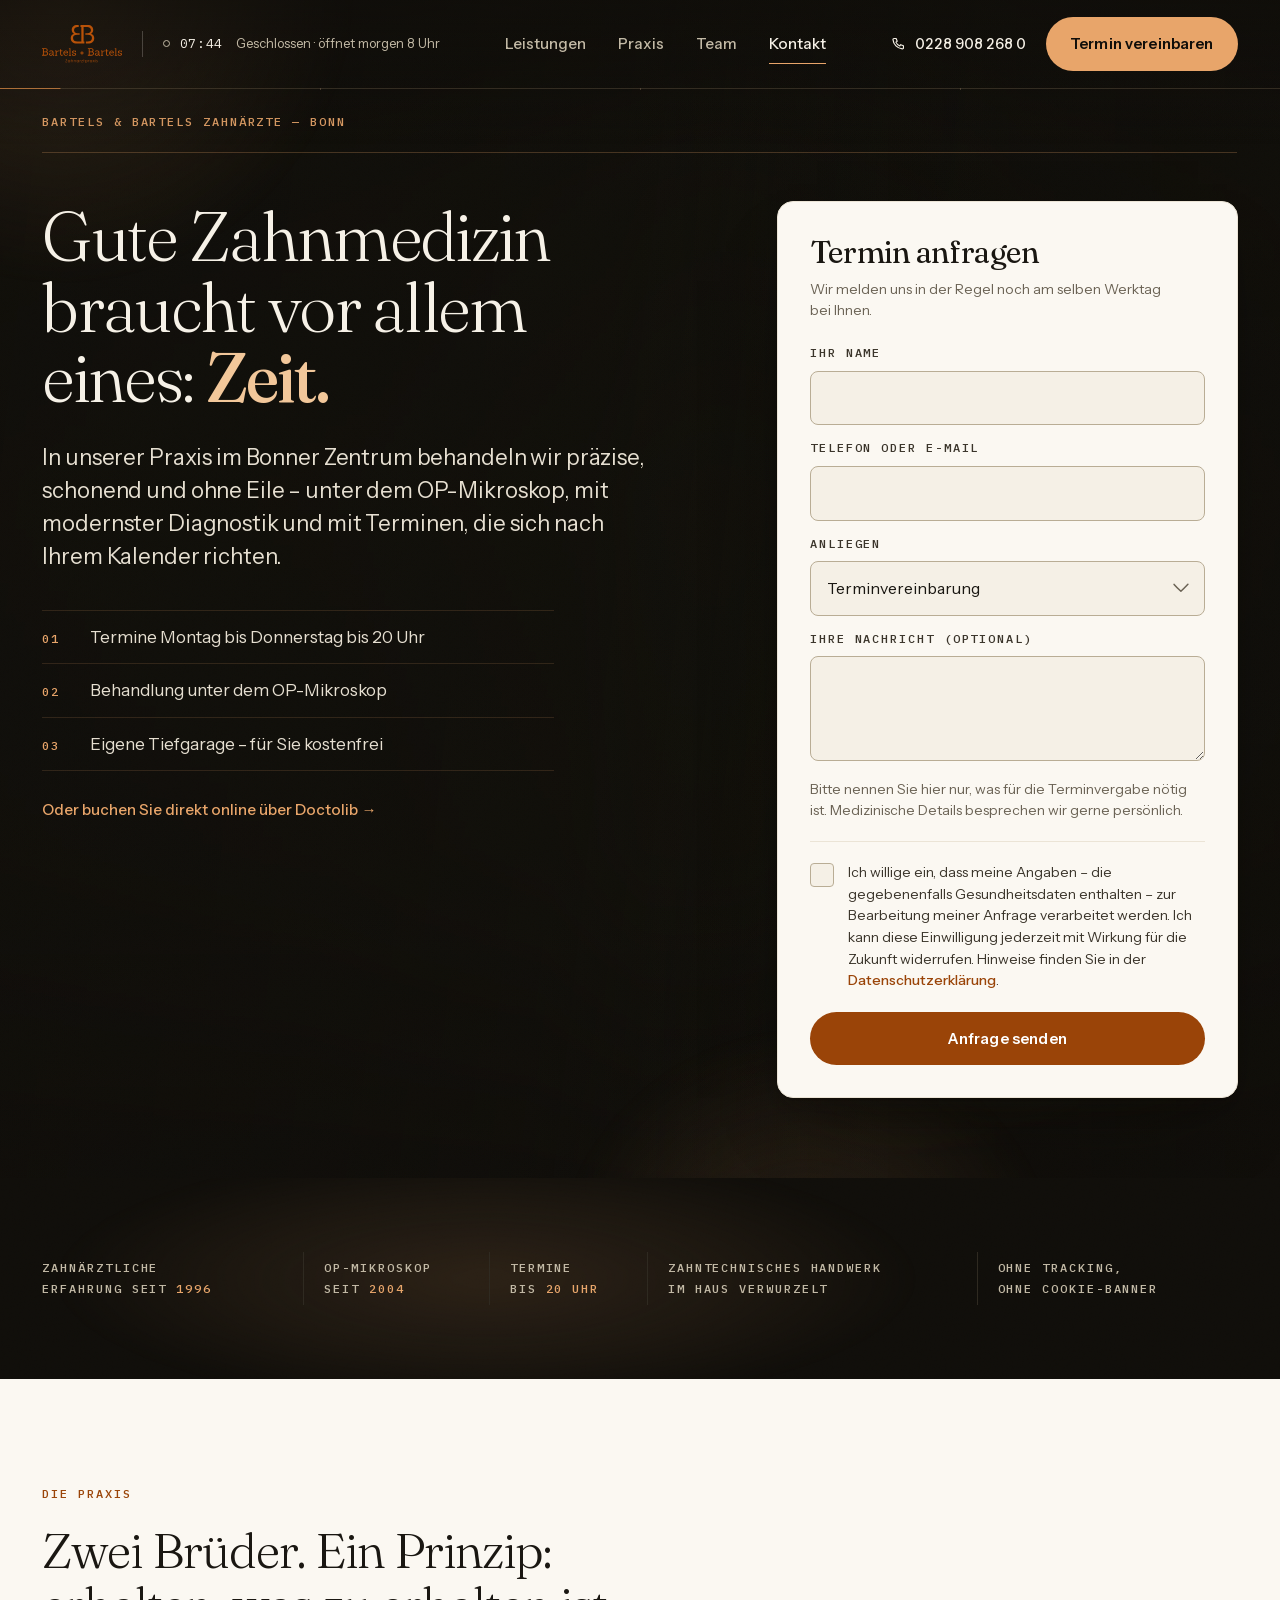
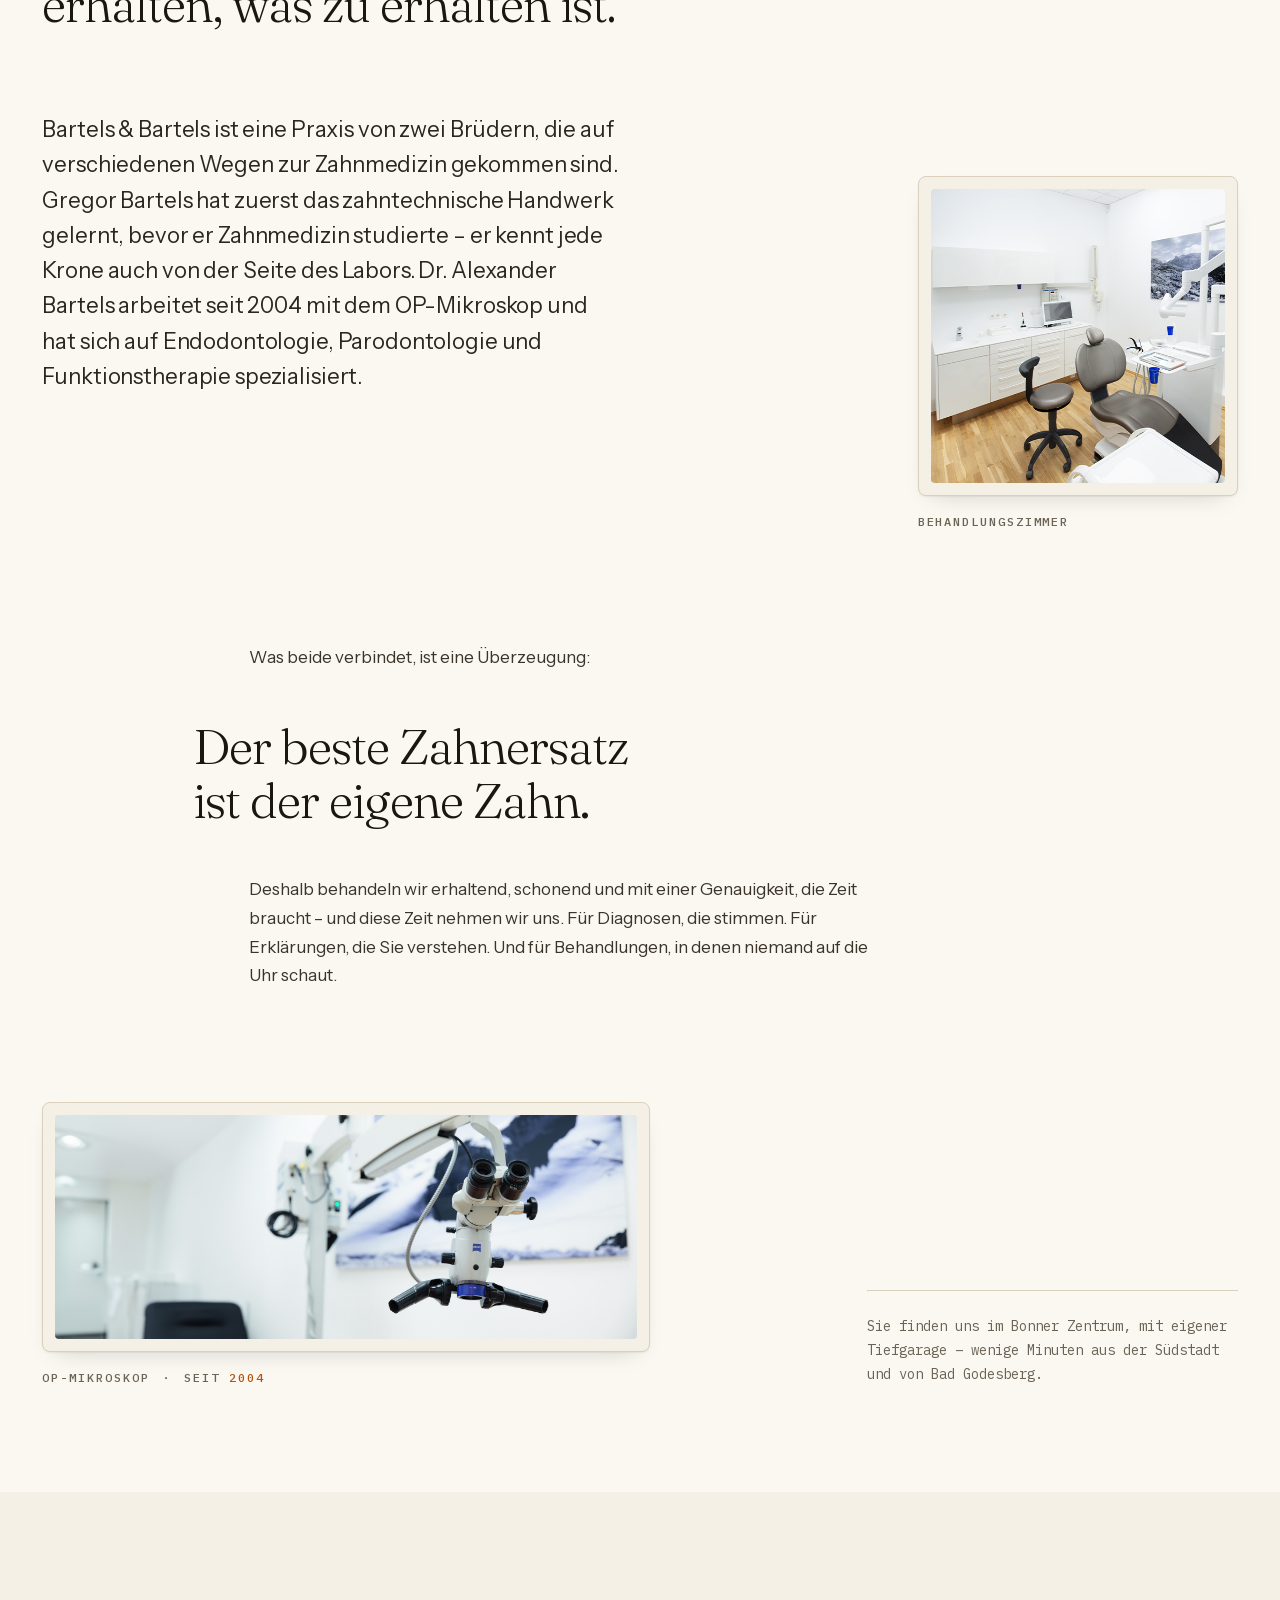
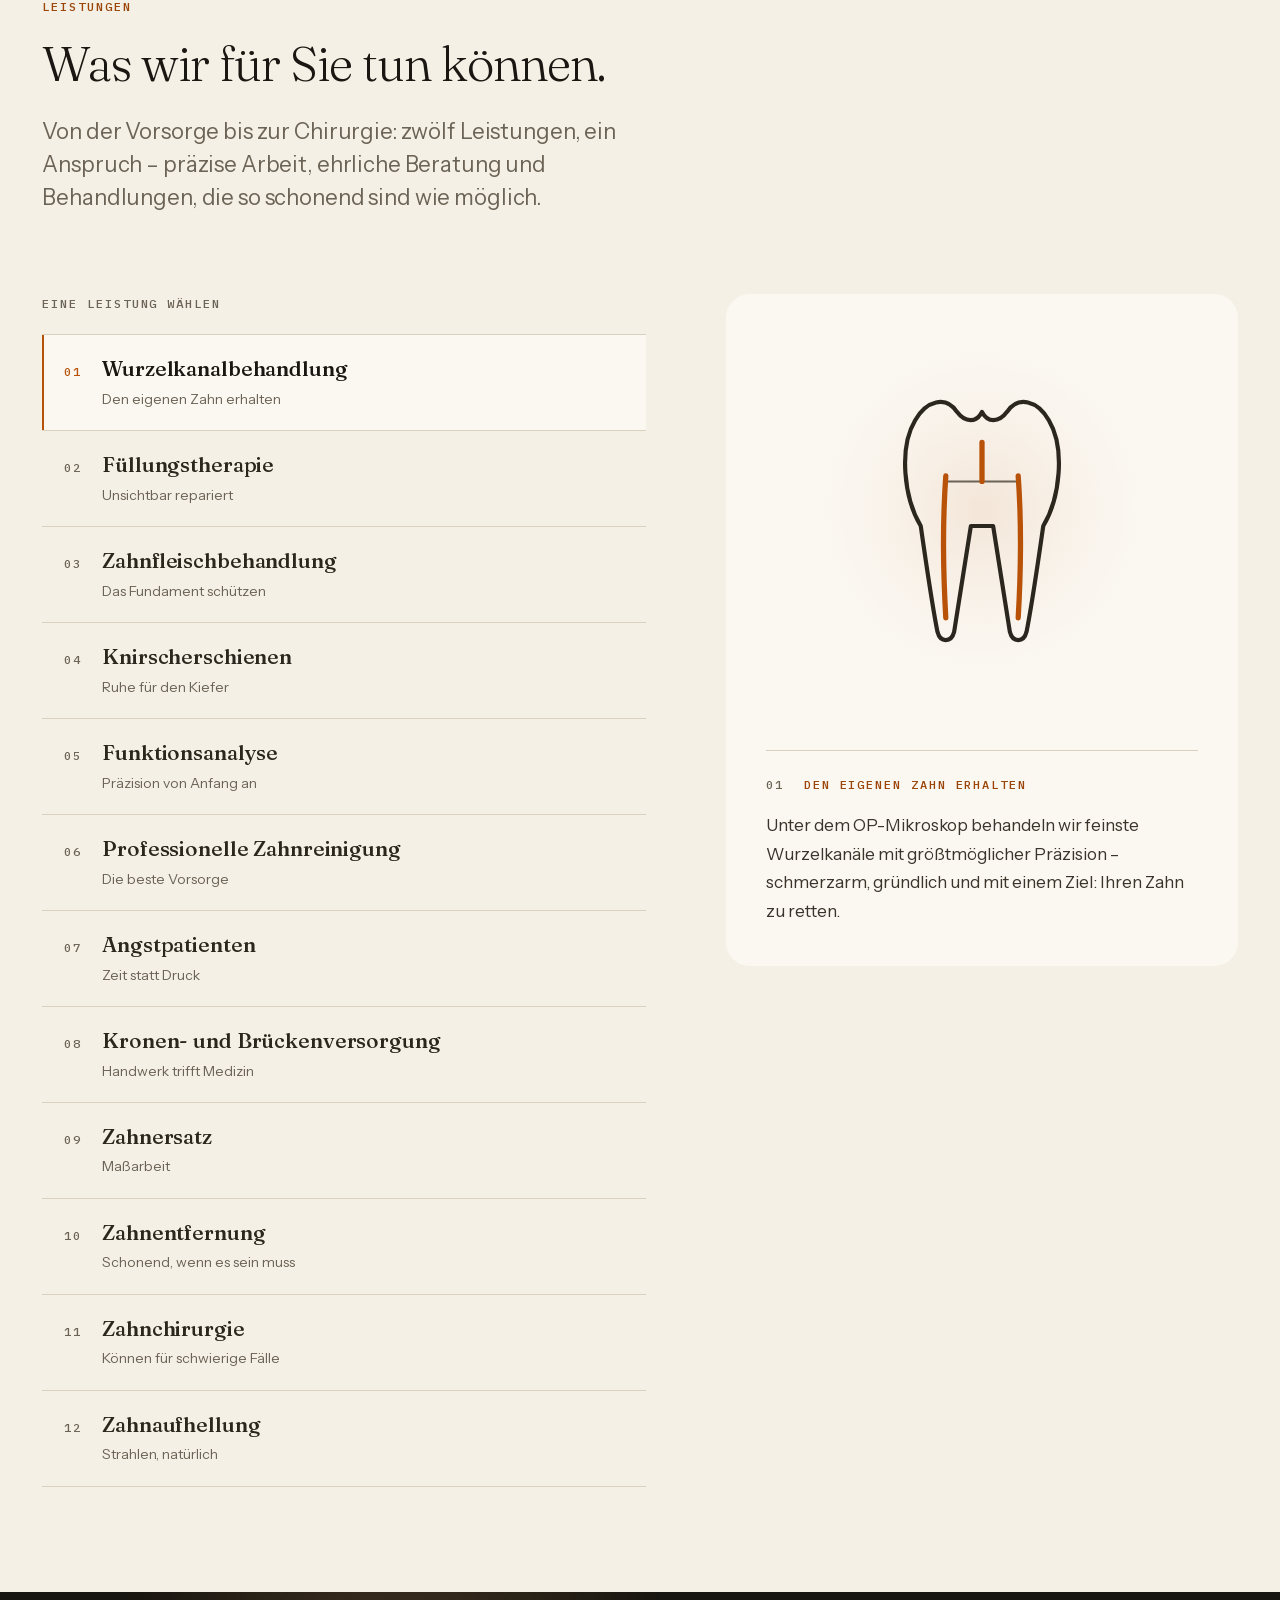
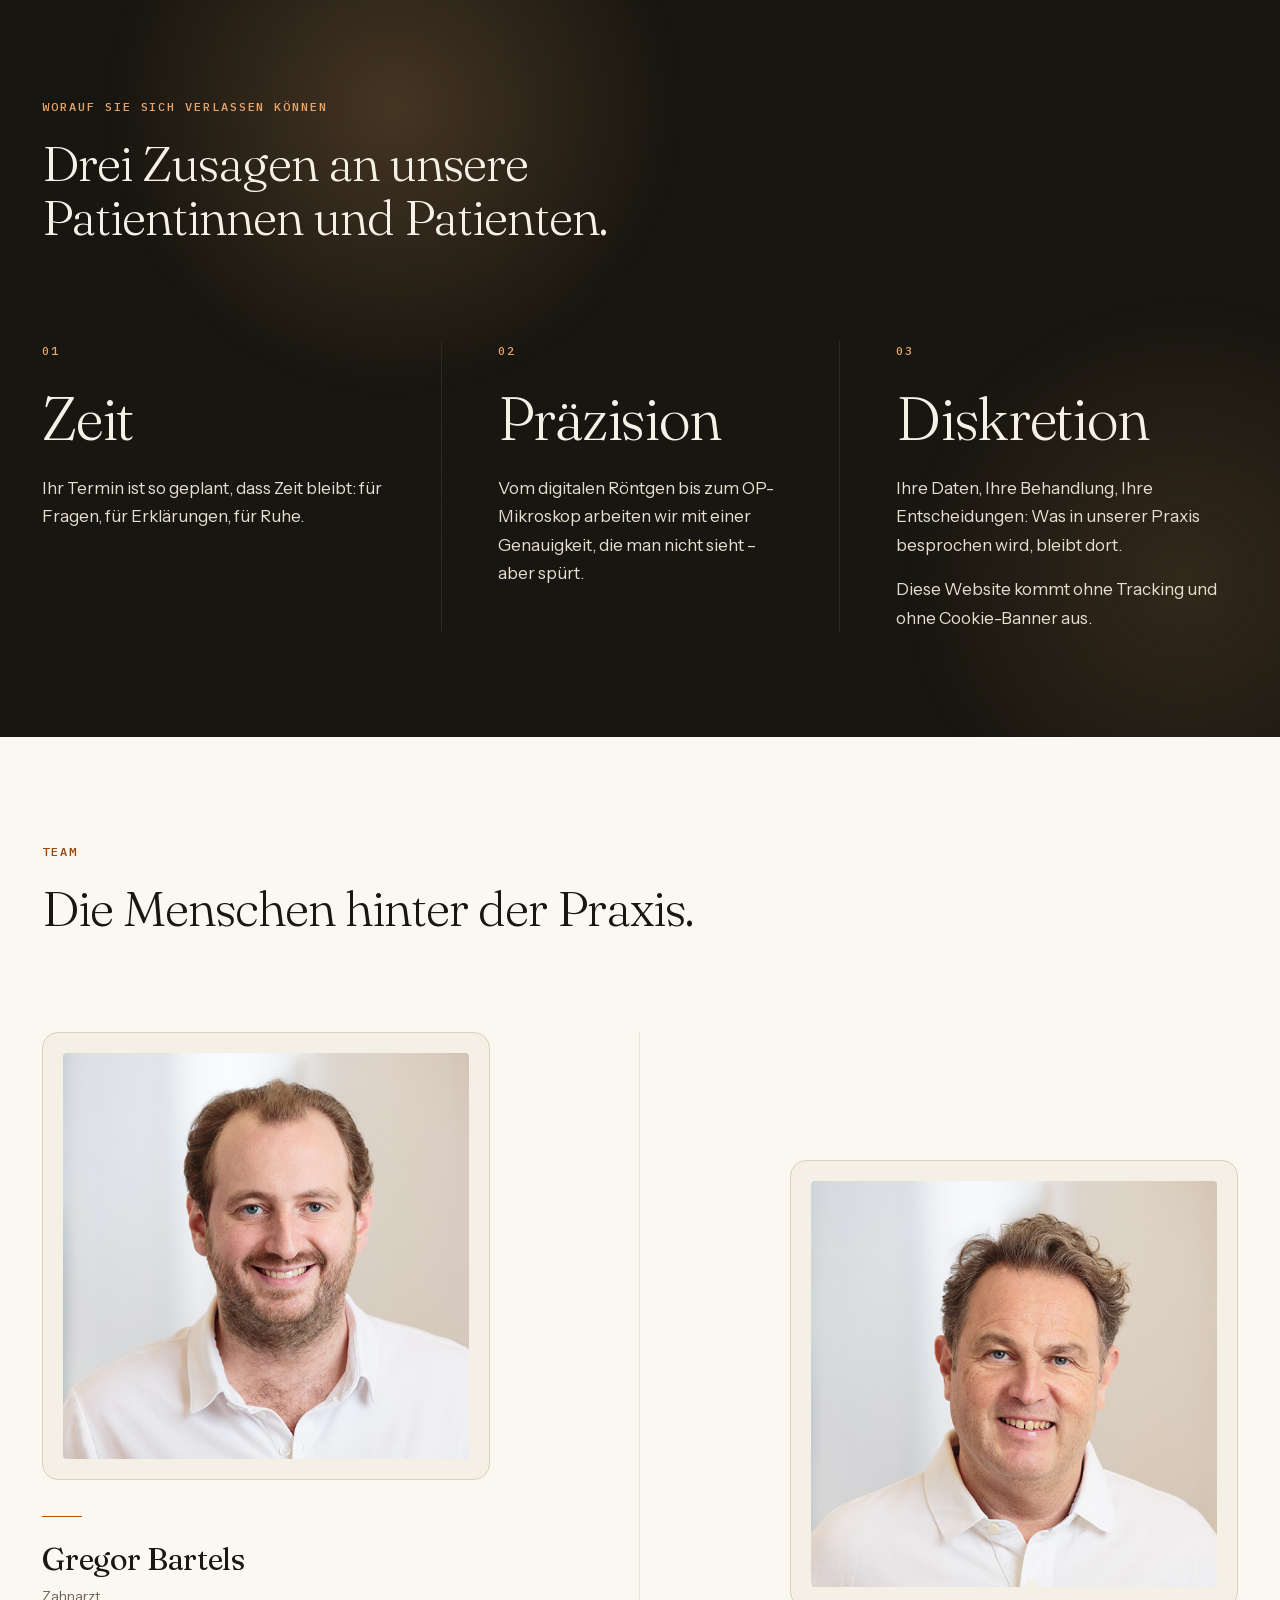
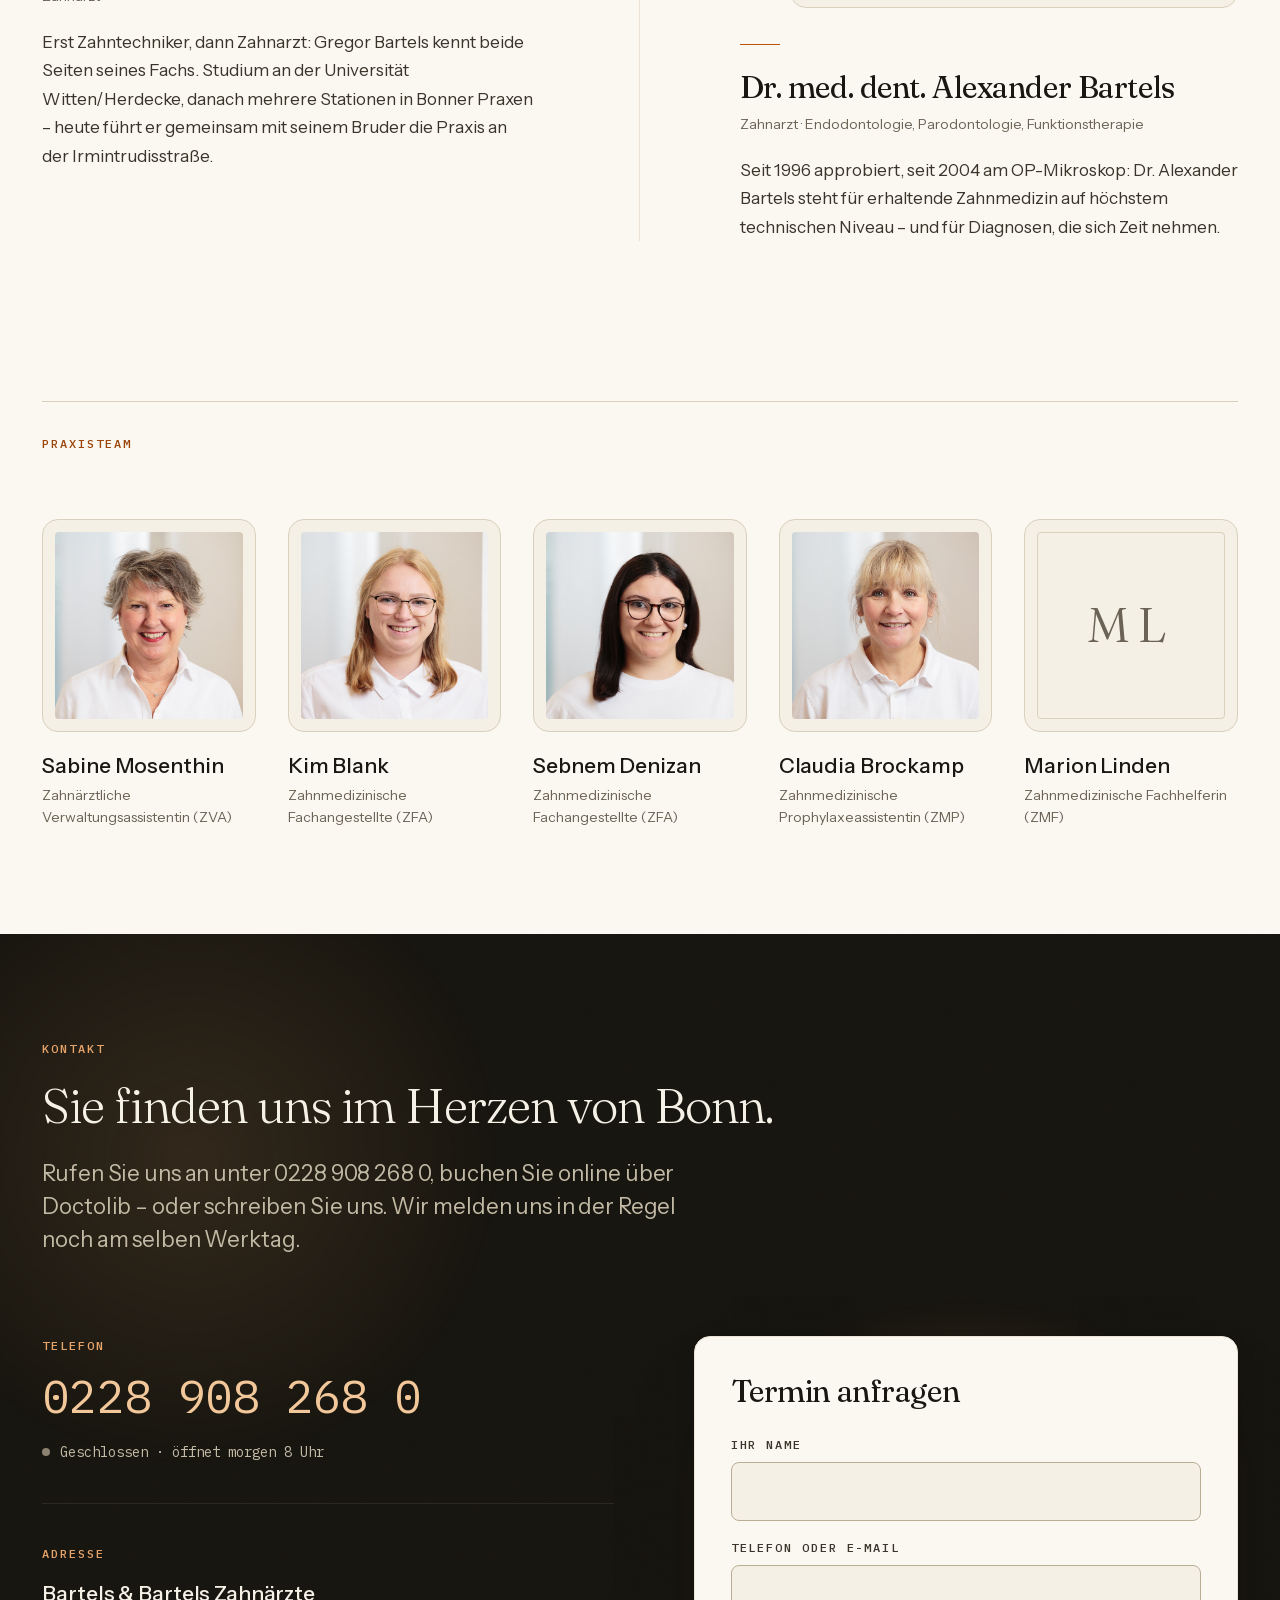
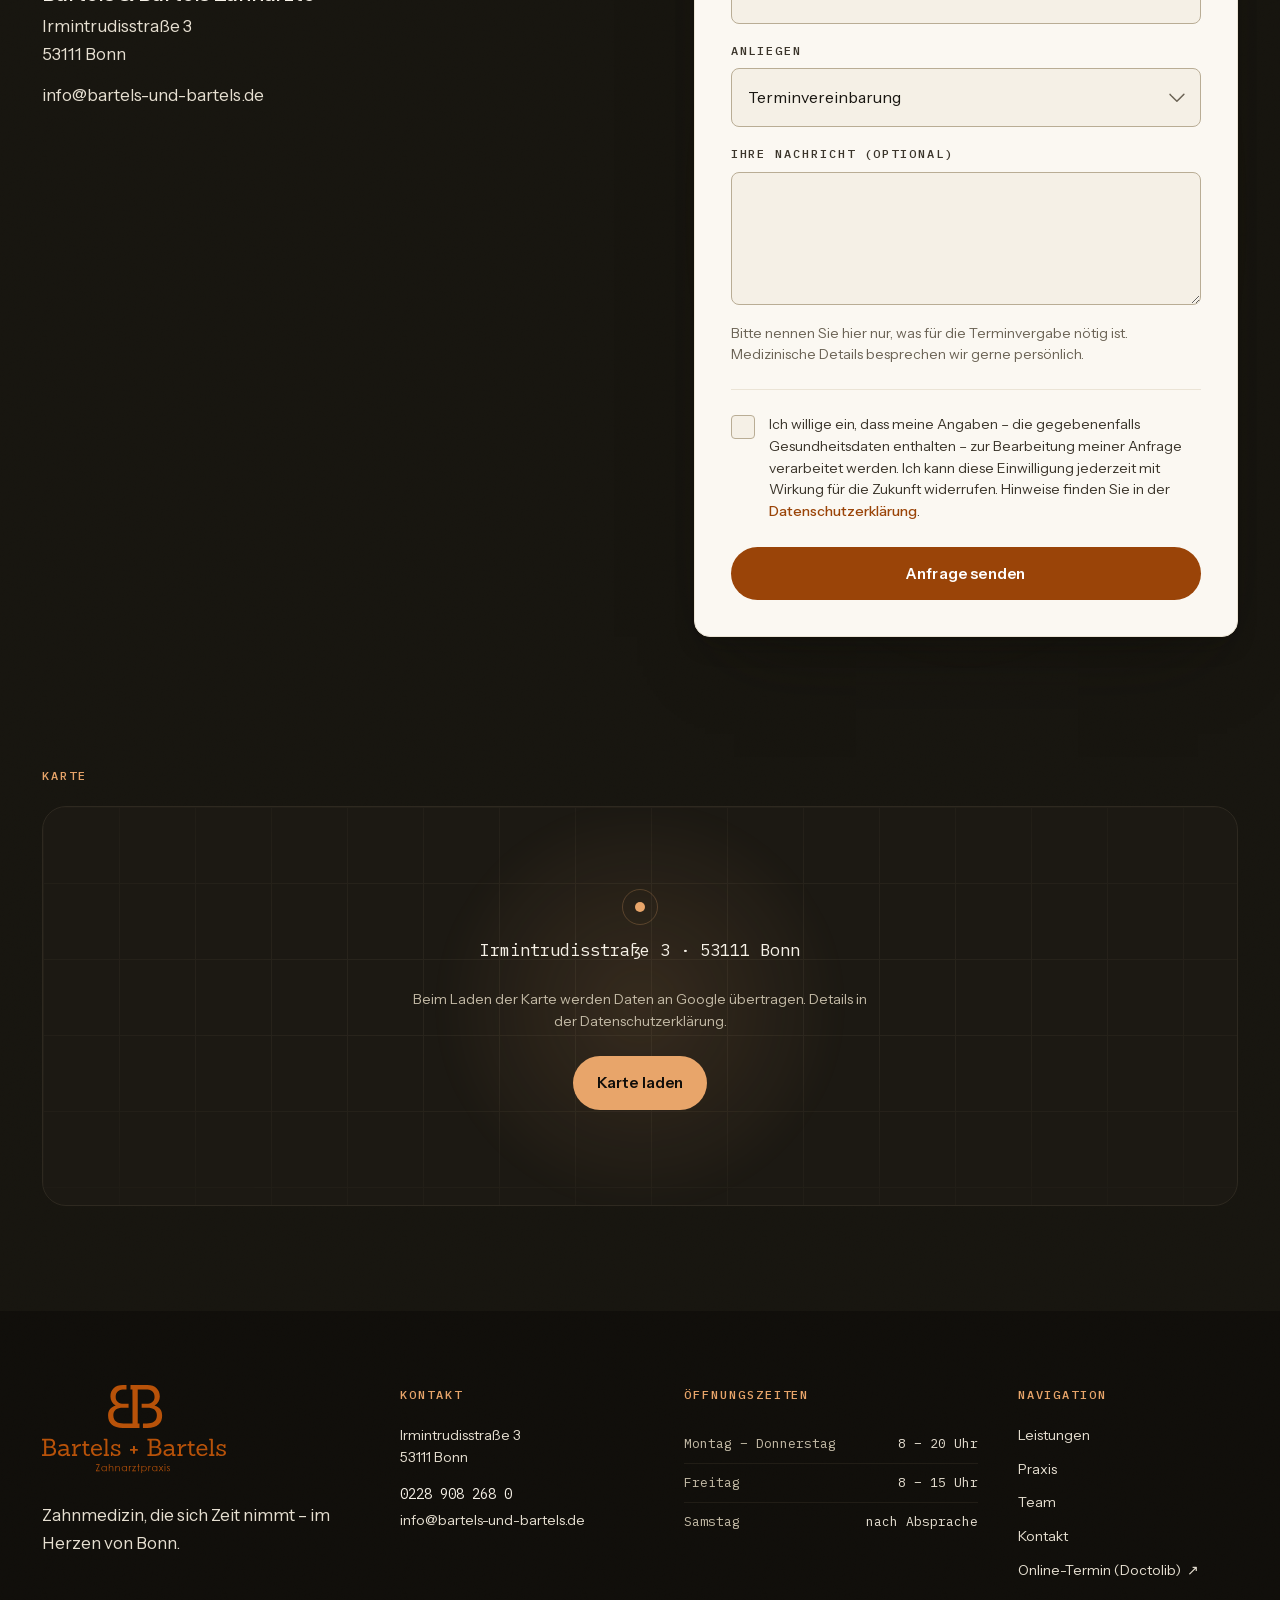
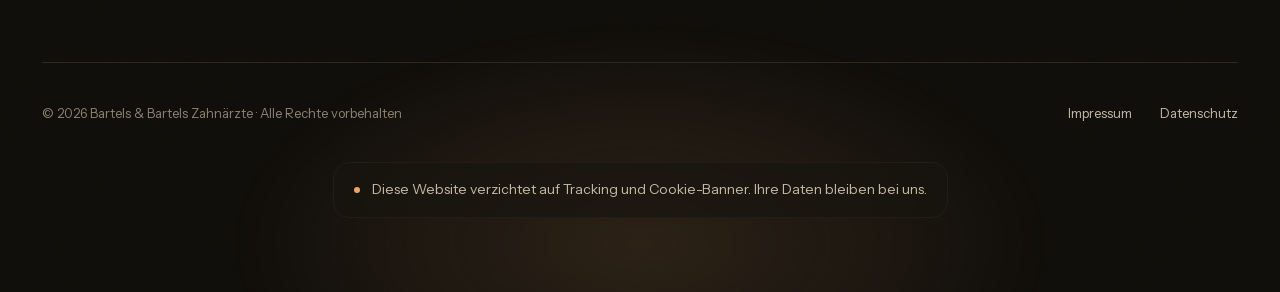
==== bartels/index.html @ fba7c786 "Add /bartels — Bartels & Bartels v2 "Abendlicht" preview Static export of the v2 homepage, served at" ====
<!DOCTYPE html><html lang="de" class="fraunces_c9dbb6f5-module__aiUiFW__variable instrument_sans_a4793e37-module__kjK-cW__variable ibm_plex_mono_a987cf9a-module__QMZ1oW__variable h-full antialiased"><head><meta charSet="utf-8"/><meta name="viewport" content="width=device-width, initial-scale=1"/><link rel="preload" href="/bartels/_next/static/media/2fe89d53234c61d4-s.p.1u30mmyq6lnsd.woff2" as="font" crossorigin="" type="font/woff2"/><link rel="preload" href="/bartels/_next/static/media/5307092570128b5a-s.p.16191ingcc7md.woff2" as="font" crossorigin="" type="font/woff2"/><link rel="preload" href="/bartels/_next/static/media/68757d6cddeff913-s.p.1i-sca43-qwng.woff2" as="font" crossorigin="" type="font/woff2"/><link rel="preload" href="/bartels/_next/static/media/99e609270109b47d-s.p.40sczeszzbjw1.woff2" as="font" crossorigin="" type="font/woff2"/><link rel="preload" href="/bartels/_next/static/media/b67966e0b83b2cd0-s.p.0fuf3937kiol3.woff2" as="font" crossorigin="" type="font/woff2"/><link rel="preload" href="/bartels/_next/static/media/c7f47671e39f7787-s.p.0klc_mi0-5f4_.woff2" as="font" crossorigin="" type="font/woff2"/><link rel="preload" href="/bartels/_next/static/media/effe91970fc4db64-s.p.0oace-s_gkfks.woff2" as="font" crossorigin="" type="font/woff2"/><link rel="preload" href="/bartels/_next/static/media/f06bf9da926bae75-s.p.2874ccu1_u7jf.woff2" as="font" crossorigin="" type="font/woff2"/><link rel="preload" as="image" href="/bartels/logo.svg"/><link rel="stylesheet" href="/bartels/_next/static/chunks/2wxl91eikxqcg.css" data-precedence="next"/><style data-precedence="medium" data-href="b2-hero">
@keyframes hx-in {
  from { opacity: 0; transform: translate3d(0, 16px, 0); }
  to   { opacity: 1; transform: none; }
}
@keyframes hx-draw {
  from { opacity: 0; transform: scaleX(0); }
  to   { opacity: 1; transform: scaleX(1); }
}
/* Placement + a long settle out of the frame. She sits centred in the source,
   so the frame is pushed left until her face ends before the ivory panel
   begins — the form must never sit over her. Verified at 1024/1280/1440; the
   crop tightens as the section gets squarer, so narrower widths are the
   binding case. The scale floor is set by the shift: even at the end of the
   scroll settle the video is at 1.22, wide enough to cover an 8% offset with
   no bare edge. The scroll-linked scale on the video multiplies on top. */
@keyframes hx-frame {
  from { transform: translateX(-8%) scale(1.27); }
  to   { transform: translateX(-8%) scale(1.22); }
}
.hx {
  animation: hx-in var(--hx-d, 1100ms) var(--ease-settle) both;
  animation-delay: calc(var(--hx-i, 0) * 90ms);
}
.hx-draw {
  transform-origin: left center;
  animation: hx-draw 1200ms var(--ease-settle) both;
  animation-delay: calc(var(--hx-i, 0) * 90ms);
}
.hx-frame {
  transform: translateX(-8%) scale(1.22);
  animation: hx-frame 2600ms var(--ease-settle) both;
}
@media (prefers-reduced-motion: reduce) {
  .hx, .hx-draw { animation-name: none; animation-delay: 0ms; opacity: 1; transform: none; }
  .hx-frame { animation-name: none; }
}
</style><link rel="preload" as="script" fetchPriority="low" href="/bartels/_next/static/chunks/0dhbjz-xsmu83.js"/><script src="/bartels/_next/static/chunks/15orcrkp-_9ct.js" async=""></script><script src="/bartels/_next/static/chunks/1upe53-127sm4.js" async=""></script><script src="/bartels/_next/static/chunks/282g6mqrl3o5y.js" async=""></script><script src="/bartels/_next/static/chunks/turbopack-07oza-jwlowr3.js" async=""></script><script src="/bartels/_next/static/chunks/05-c3ty_6dwfk.js" async=""></script><script src="/bartels/_next/static/chunks/14mrh2-p_w84d.js" async=""></script><script src="/bartels/_next/static/chunks/1agbmzzk0wwru.js" async=""></script><script src="/bartels/_next/static/chunks/0ff7wc-b5yh71.js" async=""></script><meta name="next-size-adjust" content=""/><meta name="theme-color" content="#17150f"/><meta name="color-scheme" content="light"/><title>Zahnarzt Bonn – Bartels &amp; Bartels Zahnärzte | Termine bis 20 Uhr</title><meta name="description" content="Bartels &amp; Bartels Zahnärzte in Bonn: präzise, schonende Zahnmedizin unter dem OP-Mikroskop. Termine Mo–Do bis 20 Uhr, eigene kostenfreie Tiefgarage. Tel. 0228 908 268 0."/><link rel="canonical" href="https://www.bartels-und-bartels.de/"/><meta property="og:title" content="Bartels &amp; Bartels Zahnärzte – Zahnmedizin, die sich Zeit nimmt"/><meta property="og:description" content="Bartels &amp; Bartels Zahnärzte in Bonn: präzise, schonende Zahnmedizin unter dem OP-Mikroskop. Termine Mo–Do bis 20 Uhr, eigene kostenfreie Tiefgarage. Tel. 0228 908 268 0."/><meta property="og:url" content="https://www.bartels-und-bartels.de/"/><meta property="og:site_name" content="Bartels &amp; Bartels Zahnärzte"/><meta property="og:locale" content="de_DE"/><meta property="og:type" content="website"/><meta name="twitter:card" content="summary"/><meta name="twitter:title" content="Bartels &amp; Bartels Zahnärzte – Zahnmedizin, die sich Zeit nimmt"/><meta name="twitter:description" content="Bartels &amp; Bartels Zahnärzte in Bonn: präzise, schonende Zahnmedizin unter dem OP-Mikroskop. Termine Mo–Do bis 20 Uhr, eigene kostenfreie Tiefgarage. Tel. 0228 908 268 0."/><link rel="icon" href="/bartels/icon.png?icon.1kvyo0t_xjtkm.png" sizes="32x32" type="image/png"/><link rel="apple-touch-icon" href="/bartels/apple-icon.png?apple-icon.0rn5wygkutcpo.png" sizes="180x180" type="image/png"/><script src="/bartels/_next/static/chunks/0cz1d0mv5g_q7.js" noModule=""></script></head><body class="has-mobile-bar flex min-h-full flex-col"><div hidden=""><!--$--><!--/$--></div><a href="#inhalt" class="sr-only focus:not-sr-only focus:fixed focus:left-4 focus:top-4 focus:z-[100] focus:rounded-md focus:bg-rust-700 focus:px-4 focus:py-2 focus:text-white">Zum Inhalt springen</a><style>
.bb-header {
  --hdr-dur: 420ms;
  --hdr-h: 88px;
  --hdr-logo-h: 38px;
  --hdr-fg: var(--color-onink-50);
  --hdr-fg-muted: var(--color-onink-300);
  --hdr-accent: var(--color-lamp-300);
  --hdr-dot: var(--color-open-300);
  --hdr-divider: rgba(246, 241, 231, 0.22);
  --hdr-bg: rgba(251, 248, 242, 0);
  --hdr-shadow: inset 0 -1px 0 rgba(235, 228, 214, 0), 0 12px 32px -20px rgba(16, 14, 10, 0);
  --hdr-scrim: 1;

  position: fixed;
  inset-inline: 0;
  top: 0;
  z-index: 50;
}

/* Condensed: ivory paper, ink type, brand rust accent, a hairline + lift. */
.bb-header[data-condensed="true"] {
  --hdr-h: 68px;
  --hdr-logo-h: 32px;
  --hdr-fg: var(--color-text-900);
  --hdr-fg-muted: var(--color-text-700);
  --hdr-accent: var(--color-rust-600);
  --hdr-dot: var(--color-open-600);
  --hdr-divider: var(--color-ivory-300);
  --hdr-bg: var(--color-ivory-50);
  --hdr-shadow: inset 0 -1px 0 var(--color-ivory-200), 0 12px 32px -20px rgba(16, 14, 10, 0.42);
  --hdr-scrim: 0;
}

/* While the mobile overlay is up the bar sits on dusk again, whatever the
   scroll position says. Must come last: same specificity as the rule above. */
.bb-header[data-menu="open"] {
  --hdr-fg: var(--color-onink-50);
  --hdr-fg-muted: var(--color-onink-300);
  --hdr-accent: var(--color-lamp-300);
  --hdr-dot: var(--color-open-300);
  --hdr-divider: rgba(246, 241, 231, 0.22);
  --hdr-bg: rgba(251, 248, 242, 0);
  --hdr-shadow: inset 0 -1px 0 rgba(235, 228, 214, 0), 0 12px 32px -20px rgba(16, 14, 10, 0);
  --hdr-scrim: 0;
}

/* ── The bar ──────────────────────────────────────────────────────────── */
.bb-header__bar {
  position: relative;
  z-index: 2;
  height: var(--hdr-h);
  background-color: var(--hdr-bg);
  box-shadow: var(--hdr-shadow);
  transition:
    height var(--hdr-dur) var(--ease-calm),
    background-color var(--hdr-dur) var(--ease-calm),
    box-shadow var(--hdr-dur) var(--ease-calm);
}

/* Legibility insurance over the video. Reaches past the bar so it reads as
   a film-title gradient rather than a second, darker bar. */
.bb-header__scrim {
  position: absolute;
  inset-inline: 0;
  top: 0;
  z-index: 1;
  height: calc(var(--hdr-h) + 56px);
  pointer-events: none;
  opacity: var(--hdr-scrim);
  background-image: linear-gradient(
    to bottom,
    rgba(16, 14, 10, 0.62),
    rgba(16, 14, 10, 0.3) 48%,
    rgba(16, 14, 10, 0) 100%
  );
  transition:
    opacity var(--hdr-dur) var(--ease-calm),
    height var(--hdr-dur) var(--ease-calm);
}

.bb-logo {
  height: var(--hdr-logo-h);
  width: auto;
  transition: height var(--hdr-dur) var(--ease-calm);
}

.bb-divider {
  width: 1px;
  height: 26px;
  flex: none;
  background-color: var(--hdr-divider);
  transition: background-color var(--hdr-dur) var(--ease-calm);
}

/* ── Navigation + scroll-spy marker ───────────────────────────────────── */
.bb-nav__link {
  position: relative;
  color: var(--hdr-fg-muted);
  text-decoration: none;
  transition: color var(--hdr-dur) var(--ease-calm);
}
.bb-nav__link:hover,
.bb-nav__link:focus-visible {
  color: var(--hdr-fg);
}
.bb-nav__link::after {
  content: "";
  position: absolute;
  inset-inline: 0;
  bottom: -7px;
  height: 1px;
  background-color: var(--hdr-accent);
  transform: scaleX(0);
  transform-origin: left center;
  transition:
    transform var(--duration-calm) var(--ease-calm),
    background-color var(--hdr-dur) var(--ease-calm);
}
.bb-nav__link[data-active="true"] {
  color: var(--hdr-fg);
}
.bb-nav__link[data-active="true"]::after {
  transform: scaleX(1);
}

/* ── Phone + icon buttons ─────────────────────────────────────────────── */
.bb-tint {
  color: var(--hdr-fg);
  transition: color var(--hdr-dur) var(--ease-calm);
}
.bb-tint:hover,
.bb-tint:focus-visible {
  color: var(--hdr-accent);
}
.bb-tint-muted {
  color: var(--hdr-fg-muted);
  transition: color var(--hdr-dur) var(--ease-calm);
}

/* ── The lit point. Filled + haloed when open, an unlit ring when not. ── */
.bb-dot {
  width: 7px;
  height: 7px;
  flex: none;
  border-radius: 999px;
  border: 1px solid currentColor;
  color: var(--hdr-fg-muted);
  transition:
    color var(--hdr-dur) var(--ease-calm),
    background-color var(--hdr-dur) var(--ease-calm),
    box-shadow var(--hdr-dur) var(--ease-calm);
}
.bb-dot[data-lit="true"] {
  color: var(--hdr-dot);
  background-color: currentColor;
  box-shadow: 0 0 0 3px color-mix(in srgb, var(--hdr-dot) 20%, transparent);
  animation: bb-breathe 5200ms var(--ease-dwell) infinite;
}
@keyframes bb-breathe {
  0%, 100% { opacity: 1; }
  50% { opacity: 0.5; }
}

/* ── Burger → X ───────────────────────────────────────────────────────── */
.bb-burger {
  position: relative;
  display: block;
  width: 20px;
  height: 12px;
}
.bb-burger > span {
  position: absolute;
  inset-inline: 0;
  height: 1.5px;
  border-radius: 2px;
  background-color: currentColor;
  transition: transform var(--duration-calm) var(--ease-calm);
}
.bb-burger > span:first-child { top: 0; }
.bb-burger > span:last-child { bottom: 0; }
.bb-header[data-menu="open"] .bb-burger > span:first-child {
  transform: translateY(5.25px) rotate(45deg);
}
.bb-header[data-menu="open"] .bb-burger > span:last-child {
  transform: translateY(-5.25px) rotate(-45deg);
}

/* ── The full-screen dusk overlay ─────────────────────────────────────── */
.bb-menu {
  position: fixed;
  inset: 0;
  z-index: 1;
  overflow-y: auto;
  overscroll-behavior: contain;
  opacity: 0;
  visibility: hidden;
  pointer-events: none;
  transition:
    opacity var(--duration-calm) var(--ease-calm),
    visibility 0s linear var(--duration-calm);
}
.bb-header[data-menu="open"] .bb-menu {
  opacity: 1;
  visibility: visible;
  pointer-events: auto;
  transition:
    opacity var(--duration-calm) var(--ease-calm),
    visibility 0s linear 0s;
}
.bb-menu__item {
  opacity: 0;
  transform: translate3d(0, 12px, 0);
  transition:
    opacity var(--duration-slow) var(--ease-settle),
    transform var(--duration-slow) var(--ease-settle);
  transition-delay: 0ms;
}
.bb-header[data-menu="open"] .bb-menu__item {
  opacity: 1;
  transform: none;
  transition-delay: var(--i, 0ms);
}
.bb-menu__link {
  display: block;
  color: var(--color-onink-50);
  text-decoration: none;
  transition: color var(--duration-quick) var(--ease-calm);
}
.bb-menu__link:hover,
.bb-menu__link:focus-visible {
  color: var(--color-lamp-200);
}

@media (prefers-reduced-motion: reduce) {
  .bb-menu,
  .bb-header[data-menu="open"] .bb-menu,
  .bb-header[data-menu="open"] .bb-menu__item {
    transition-delay: 0s;
  }
}
</style><header class="bb-header" data-condensed="false" data-menu="closed"><div class="bb-header__scrim" aria-hidden="true"></div><div class="bb-header__bar on-ink"><div class="u-container flex h-full items-center justify-between gap-4"><div class="flex min-w-0 items-center gap-4 xl:gap-5"><a class="flex shrink-0 items-center" href="/bartels/"><img alt="Bartels &amp; Bartels Zahnärzte" width="80" height="38" decoding="async" data-nimg="1" class="bb-logo" style="color:transparent" src="/bartels/logo.svg"/></a><span class="bb-divider hidden lg:block" aria-hidden="true"></span><div class="hidden lg:block"><div class="flex items-center gap-2.5"><span class="sr-only">Mo – Do bis 20 Uhr</span><span class="bb-dot" data-lit="false" aria-hidden="true"></span><span aria-hidden="true" class="bb-tint hidden min-w-[2.9rem] font-mono text-[0.8125rem] tracking-[0.04em] tabular-nums lg:inline-block"></span><span aria-hidden="true" class="bb-tint-muted hidden whitespace-nowrap text-[0.8125rem] xl:inline">Mo – Do bis 20 Uhr</span></div></div></div><nav aria-label="Hauptnavigation" class="hidden md:flex md:items-center md:gap-6 lg:gap-8"><a href="#leistungen" data-active="false" class="bb-nav__link text-[0.9375rem] font-medium">Leistungen</a><a href="#praxis" data-active="false" class="bb-nav__link text-[0.9375rem] font-medium">Praxis</a><a href="#team" data-active="false" class="bb-nav__link text-[0.9375rem] font-medium">Team</a><a href="#kontakt" data-active="false" class="bb-nav__link text-[0.9375rem] font-medium">Kontakt</a></nav><div class="flex items-center gap-1 md:gap-5"><a href="tel:+492289082680" class="bb-tint hidden items-center gap-2 whitespace-nowrap text-[0.9375rem] font-medium tabular-nums md:inline-flex"><span class="hidden lg:flex" aria-hidden="true"><svg width="17" height="17" viewBox="0 0 20 20" fill="none" aria-hidden="true" focusable="false"><path d="M4.7 2.9h2.5l1.3 3.2-1.6 1.1a9.4 9.4 0 0 0 4.6 4.6l1.1-1.6 3.2 1.3v2.5a1.2 1.2 0 0 1-1.3 1.2C8.5 14.6 4.1 10.2 3.5 4.2a1.2 1.2 0 0 1 1.2-1.3Z" stroke="currentColor" stroke-width="1.35" stroke-linejoin="round"></path></svg></span>0228 908 268 0</a><div class="hidden md:block"><a class="btn inline-flex items-center justify-center gap-2 rounded-pill px-6 py-3.5 font-sans text-[0.9375rem] font-semibold tracking-[0.01em] no-underline transition-[background-color,border-color,color,transform] duration-[240ms] ease-[var(--ease-calm)] active:translate-y-px btn-primary bg-lamp-300 text-ink-950 hover:bg-lamp-200 focus-visible:bg-lamp-200 whitespace-nowrap" href="#termin">Termin vereinbaren</a></div><a href="tel:+492289082680" aria-label="Praxis anrufen" class="bb-tint flex h-11 w-11 items-center justify-center md:hidden"><svg width="20" height="20" viewBox="0 0 20 20" fill="none" aria-hidden="true" focusable="false"><path d="M4.7 2.9h2.5l1.3 3.2-1.6 1.1a9.4 9.4 0 0 0 4.6 4.6l1.1-1.6 3.2 1.3v2.5a1.2 1.2 0 0 1-1.3 1.2C8.5 14.6 4.1 10.2 3.5 4.2a1.2 1.2 0 0 1 1.2-1.3Z" stroke="currentColor" stroke-width="1.35" stroke-linejoin="round"></path></svg></a><button type="button" aria-expanded="false" aria-controls="_R_5btb_" aria-label="Menü öffnen" class="bb-tint flex h-11 w-11 items-center justify-center md:hidden"><span class="bb-burger"><span></span><span></span></span></button></div></div></div><div id="_R_5btb_" inert="" class="bb-menu act-ink on-ink grain md:hidden"><div class="pointer-events-none absolute inset-0 z-0 overflow-hidden" aria-hidden="true"><div class="lamp-glow absolute -right-24 -top-20 h-[26rem] w-[26rem]"></div><div class="lamp-glow lamp-glow-soft absolute -bottom-28 -left-32 h-[32rem] w-[32rem]"></div></div><div class="u-container relative z-[2] flex min-h-full flex-col justify-between gap-10 pb-12" style="padding-top:calc(var(--hdr-h) + 2rem)"><nav aria-label="Hauptnavigation"><ul><li class="bb-menu__item border-b border-ink-700" style="--i:120ms"><a href="#leistungen" class="bb-menu__link py-4 font-display text-h2 [font-variation-settings:&#x27;SOFT&#x27;_14]">Leistungen</a></li><li class="bb-menu__item border-b border-ink-700" style="--i:190ms"><a href="#praxis" class="bb-menu__link py-4 font-display text-h2 [font-variation-settings:&#x27;SOFT&#x27;_14]">Praxis</a></li><li class="bb-menu__item border-b border-ink-700" style="--i:260ms"><a href="#team" class="bb-menu__link py-4 font-display text-h2 [font-variation-settings:&#x27;SOFT&#x27;_14]">Team</a></li><li class="bb-menu__item border-b border-ink-700" style="--i:330ms"><a href="#kontakt" class="bb-menu__link py-4 font-display text-h2 [font-variation-settings:&#x27;SOFT&#x27;_14]">Kontakt</a></li></ul></nav><div class="bb-menu__item flex flex-col gap-8" style="--i:400ms"><div><p class="u-eyebrow">Öffnungszeiten</p><div class="mt-4 flex items-center gap-2.5"><span class="bb-dot" data-lit="false" aria-hidden="true"></span><p class="text-small text-onink-100">Mo – Do bis 20 Uhr</p></div><dl class="mt-4 flex flex-col gap-2"><div class="flex items-baseline justify-between gap-4"><dt class="text-small text-onink-300">Montag – Donnerstag</dt><dd class="font-mono text-small tabular-nums text-onink-100">8 – 20 Uhr</dd></div><div class="flex items-baseline justify-between gap-4"><dt class="text-small text-onink-300">Freitag</dt><dd class="font-mono text-small tabular-nums text-onink-100">8 – 15 Uhr</dd></div><div class="flex items-baseline justify-between gap-4"><dt class="text-small text-onink-300">Samstag</dt><dd class="font-mono text-small tabular-nums text-onink-100">nach Absprache</dd></div></dl></div><div><p class="u-eyebrow">Telefon</p><a href="tel:+492289082680" class="mt-3 inline-flex items-center gap-2.5 text-lead text-onink-50 tabular-nums"><svg width="18" height="18" viewBox="0 0 20 20" fill="none" aria-hidden="true" focusable="false"><path d="M4.7 2.9h2.5l1.3 3.2-1.6 1.1a9.4 9.4 0 0 0 4.6 4.6l1.1-1.6 3.2 1.3v2.5a1.2 1.2 0 0 1-1.3 1.2C8.5 14.6 4.1 10.2 3.5 4.2a1.2 1.2 0 0 1 1.2-1.3Z" stroke="currentColor" stroke-width="1.35" stroke-linejoin="round"></path></svg>0228 908 268 0</a></div><a class="btn inline-flex items-center justify-center gap-2 rounded-pill px-6 py-3.5 font-sans text-[0.9375rem] font-semibold tracking-[0.01em] no-underline transition-[background-color,border-color,color,transform] duration-[240ms] ease-[var(--ease-calm)] active:translate-y-px btn-primary bg-lamp-300 text-ink-950 hover:bg-lamp-200 focus-visible:bg-lamp-200 w-full" href="#termin">Termin vereinbaren</a></div></div></div></header><style>
.bb-tagesleiste {
  position: fixed;
  inset-inline: 0;
  top: var(--chrome-header-h, 88px);
  z-index: 45;
  height: 2px;
  pointer-events: none;
  transition: top 420ms var(--ease-calm);
}

.bb-tagesleiste__track,
.bb-tagesleiste__fill {
  position: absolute;
  inset-inline: 0;
  top: 0;
  height: 1px;
}

/* Reads on dusk and on ivory: darkens paper, lifts ink, by the same little. */
.bb-tagesleiste__track {
  background-color: rgba(150, 128, 100, 0.34);
}

.bb-tagesleiste__fill {
  background-image: linear-gradient(
    90deg,
    var(--color-lamp-400) 0%,
    var(--color-lamp-200) 100%
  );
  background-size: 100vw 1px;
  background-repeat: no-repeat;
  clip-path: inset(0 calc(100% * (1 - var(--tl-p, 0))) 0 0);
}

/* 08:00 · 12:00 · 16:00 · 20:00 — the quarters, one pixel wide, unlabelled. */
.bb-tagesleiste__tick {
  position: absolute;
  top: 0;
  width: 1px;
  height: 2px;
  background-color: rgba(150, 128, 100, 0.5);
}
</style><div class="bb-tagesleiste" aria-hidden="true"><span class="bb-tagesleiste__track"></span><span class="bb-tagesleiste__fill"></span><span class="bb-tagesleiste__tick" style="left:25%"></span><span class="bb-tagesleiste__tick" style="left:50%"></span><span class="bb-tagesleiste__tick" style="left:75%"></span></div><main id="inhalt" class="flex-1"><section class="act-ink grain relative isolate flex flex-col justify-center overflow-hidden pb-16 pt-24 lg:min-h-[92svh] lg:pb-16 xl:pb-20 xl:pt-28"><div class="absolute inset-x-0 top-0 -z-10 h-[64svh] overflow-hidden bg-ink-900 lg:bottom-0 lg:h-auto"><div class="hx-frame absolute inset-0"><video src="/bartels/video/hero.mp4" role="img" aria-label="Eine Frau lacht, die Augen geschlossen, in warmem Licht." tabindex="-1" autoPlay="" muted="" loop="" playsInline="" preload="metadata" disablePictureInPicture="" class="h-full w-full object-cover object-[46%_50%] opacity-[0.62]" style="filter:saturate(0.9) contrast(1.04);background-color:var(--color-ink-900);transform:scale(1.06)">Eine Frau lacht, die Augen geschlossen, in warmem Licht.</video></div><div aria-hidden="true" class="absolute inset-0 lg:hidden" style="background-image:radial-gradient(122% 62% at 50% 26%, rgba(16,14,10,0.4) 0%, rgba(16,14,10,0.14) 60%, rgba(16,14,10,0) 90%), linear-gradient(180deg, rgba(16,14,10,0.7) 0%, rgba(16,14,10,0.36) 16%, rgba(16,14,10,0.4) 58%, rgba(23,21,15,0.88) 86%, rgba(23,21,15,1) 100%)"></div><div aria-hidden="true" class="absolute inset-0 hidden lg:block" style="background-image:linear-gradient(96deg, rgba(16,14,10,0.76) 0%, rgba(16,14,10,0.68) 30%, rgba(16,14,10,0.56) 46%, rgba(16,14,10,0.18) 60%, rgba(16,14,10,0) 72%), linear-gradient(90deg, rgba(16,14,10,0) 50%, rgba(16,14,10,0.42) 64%, rgba(16,14,10,0.66) 80%, rgba(16,14,10,0.74) 100%), linear-gradient(180deg, rgba(16,14,10,0.66) 0%, rgba(16,14,10,0.34) 16%, rgba(16,14,10,0.12) 42%, rgba(16,14,10,0.3) 72%, rgba(16,14,10,0.92) 100%), radial-gradient(120% 92% at 44% 46%, rgba(16,14,10,0) 34%, rgba(16,14,10,0.2) 68%, rgba(16,14,10,0.58) 100%)"></div></div><div aria-hidden="true" class="lamp-glow lamp-glow-soft -left-[24%] -top-[32%] h-[46rem] w-[46rem]"></div><div aria-hidden="true" class="lamp-glow lamp-glow-soft -bottom-[36%] left-[38%] hidden h-[40rem] w-[40rem] lg:block"></div><div class="u-container relative z-10 w-full"><p class="hx u-eyebrow" style="--hx-i:0">BARTELS &amp; BARTELS ZAHNÄRZTE — BONN</p><hr class="hx-draw u-rule mt-5 border-lamp-300/25" style="--hx-i:1"/><div class="grid items-start gap-y-11 pt-9 lg:grid-cols-12 lg:gap-x-14 lg:pt-11 xl:gap-x-16 xl:pt-12"><div class="on-ink lg:col-span-7"><h1 class="max-w-[42rem] text-h1 [font-variation-settings:&#x27;SOFT&#x27;_14]"><span class="hx block" style="--hx-i:2">Gute Zahnmedizin</span><span class="hx block" style="--hx-i:3">braucht vor allem</span><span class="hx block" style="--hx-i:4">eines:<!-- --> <span class="font-medium text-lamp-200 [font-variation-settings:&#x27;SOFT&#x27;_0]">Zeit.</span></span></h1><p class="hx mt-6 max-w-[38rem] text-lead text-onink-100 lg:mt-7" style="--hx-i:5">In unserer Praxis im Bonner Zentrum behandeln wir präzise, schonend und ohne Eile – unter dem OP-Mikroskop, mit modernster Diagnostik und mit Terminen, die sich nach Ihrem Kalender richten.</p><ul class="mt-8 max-w-[32rem] lg:mt-9"><li class="hx grid grid-cols-[2rem_1fr] items-baseline gap-x-4 border-b border-lamp-300/15 py-3 first:border-t first:border-lamp-300/15" style="--hx-i:6"><span class="font-mono text-micro text-lamp-300">01</span><span class="text-[0.9375rem] text-onink-100 lg:text-body">Termine Montag bis Donnerstag bis 20 Uhr</span></li><li class="hx grid grid-cols-[2rem_1fr] items-baseline gap-x-4 border-b border-lamp-300/15 py-3 first:border-t first:border-lamp-300/15" style="--hx-i:7"><span class="font-mono text-micro text-lamp-300">02</span><span class="text-[0.9375rem] text-onink-100 lg:text-body">Behandlung unter dem OP-Mikroskop</span></li><li class="hx grid grid-cols-[2rem_1fr] items-baseline gap-x-4 border-b border-lamp-300/15 py-3 first:border-t first:border-lamp-300/15" style="--hx-i:8"><span class="font-mono text-micro text-lamp-300">03</span><span class="text-[0.9375rem] text-onink-100 lg:text-body">Eigene Tiefgarage – für Sie kostenfrei</span></li></ul><p class="hx mt-7 lg:mt-6" style="--hx-i:9"><a href="https://www.doctolib.de/zahnarztpraxis/bonn/zahnarztpraxis-frau-dr-med-dent-inge-halupczok-hofmann" target="_blank" rel="noopener noreferrer" class="u-link text-[0.9375rem] font-medium text-lamp-300 transition-colors duration-[240ms] ease-[var(--ease-calm)] hover:text-lamp-200">Oder buchen Sie direkt online über Doctolib →<span class="sr-only"> <!-- -->Öffnet in neuem Tab</span></a></p></div><div class="hx lg:col-span-5" style="--hx-i:3;--hx-d:1500ms"><div id="termin" class="relative"><div aria-hidden="true" class="lamp-glow -bottom-[18%] -left-[16%] -right-[16%] -top-[12%]"></div><div class="u-card relative rounded-lg border border-ivory-200 bg-ivory-50 text-text-700 shadow-[var(--shadow-panel)] p-6 sm:p-7 lg:p-8"><h2 class="text-h3 text-text-900 [font-variation-settings:&#x27;SOFT&#x27;_14]">Termin anfragen</h2><p class="mt-2 text-small text-text-500">Wir melden uns in der Regel noch am selben Werktag bei Ihnen.</p><form noValidate="" aria-busy="false" class="mt-6"><div class="space-y-4"><div><label for="_R_n9dbtb_-name" class="mb-2.5 block font-mono text-micro uppercase text-text-700">Ihr Name<span class="sr-only"> (<!-- -->Pflichtfeld<!-- -->)</span></label><input id="_R_n9dbtb_-name" type="text" required="" aria-required="true" autoComplete="name" class="w-full rounded-sm border px-4 text-[1rem] leading-[1.55] text-text-900 transition-colors duration-[240ms] ease-[var(--ease-calm)] py-3.5 border-ivory-400 bg-ivory-100 hover:border-text-500" name="name" value=""/></div><div><label for="_R_n9dbtb_-contact" class="mb-2.5 block font-mono text-micro uppercase text-text-700">Telefon oder E-Mail<span class="sr-only"> (<!-- -->Pflichtfeld<!-- -->)</span></label><input id="_R_n9dbtb_-contact" type="text" inputMode="text" required="" aria-required="true" autoComplete="tel" class="w-full rounded-sm border px-4 text-[1rem] leading-[1.55] text-text-900 transition-colors duration-[240ms] ease-[var(--ease-calm)] py-3.5 border-ivory-400 bg-ivory-100 hover:border-text-500" name="kontakt" value=""/></div><div><label for="_R_n9dbtb_-subject" class="mb-2.5 block font-mono text-micro uppercase text-text-700">Anliegen</label><div class="relative"><select id="_R_n9dbtb_-subject" name="anliegen" class="w-full rounded-sm border px-4 text-[1rem] leading-[1.55] text-text-900 transition-colors duration-[240ms] ease-[var(--ease-calm)] py-3.5 border-ivory-400 bg-ivory-100 hover:border-text-500 cursor-pointer pr-12"><option value="Terminvereinbarung" selected="">Terminvereinbarung</option><option value="Schmerzen – zeitnaher Termin">Schmerzen – zeitnaher Termin</option><option value="Professionelle Zahnreinigung">Professionelle Zahnreinigung</option><option value="Frage an die Praxis">Frage an die Praxis</option><option value="Sonstiges">Sonstiges</option></select><svg aria-hidden="true" width="16" height="10" viewBox="0 0 16 10" fill="none" class="pointer-events-none absolute right-4 top-1/2 -translate-y-1/2 text-text-500"><path d="M1.1 1.4C3.3 3.9 5.6 6.1 7.9 8.3 10.4 5.9 12.7 3.5 14.9 1.2" stroke="currentColor" stroke-width="1.5" stroke-linecap="round" stroke-linejoin="round"></path></svg></div></div><div><label for="_R_n9dbtb_-message" class="mb-2.5 block font-mono text-micro uppercase text-text-700">Ihre Nachricht (optional)</label><textarea id="_R_n9dbtb_-message" name="nachricht" rows="3" aria-describedby="_R_n9dbtb_-message-hint" class="w-full rounded-sm border px-4 text-[1rem] leading-[1.55] text-text-900 transition-colors duration-[240ms] ease-[var(--ease-calm)] py-3.5 border-ivory-400 bg-ivory-100 hover:border-text-500 resize-y"></textarea><p id="_R_n9dbtb_-message-hint" class="mt-2.5 text-small leading-[1.5] text-text-500">Bitte nennen Sie hier nur, was für die Terminvergabe nötig ist. Medizinische Details besprechen wir gerne persönlich.</p></div></div><div class="border-t border-ivory-200 mt-5 pt-5"><div class="flex items-start gap-3.5"><span class="relative mt-px inline-flex shrink-0"><input id="_R_n9dbtb_-consent" type="checkbox" required="" aria-required="true" class="peer h-6 w-6 cursor-pointer appearance-none rounded-xs border bg-ivory-100 transition-colors duration-[240ms] ease-[var(--ease-calm)] checked:border-rust-700 checked:bg-rust-700 border-ivory-400 hover:border-text-500" name="einwilligung"/><svg aria-hidden="true" width="14" height="11" viewBox="0 0 14 11" fill="none" class="pointer-events-none absolute left-1/2 top-1/2 -translate-x-1/2 -translate-y-1/2 text-white opacity-0 transition-opacity duration-[160ms] peer-checked:opacity-100"><path d="M1.2 5.4C2.5 6.6 3.7 7.9 4.9 9.5 7 6 9.6 3 12.8 1.1" stroke="currentColor" stroke-width="1.9" stroke-linecap="round" stroke-linejoin="round"></path></svg></span><label for="_R_n9dbtb_-consent" class="cursor-pointer text-small leading-[1.55] text-text-700">Ich willige ein, dass meine Angaben – die gegebenenfalls Gesundheitsdaten enthalten – zur Bearbeitung meiner Anfrage verarbeitet werden. Ich kann diese Einwilligung jederzeit mit Wirkung für die Zukunft widerrufen. Hinweise finden Sie in der <a class="u-link font-medium text-rust-700" href="/bartels/datenschutz/">Datenschutzerklärung</a>.<span class="sr-only"> (<!-- -->Pflichtfeld<!-- -->)</span></label></div></div><div aria-hidden="true" class="sr-only"><label for="_R_n9dbtb_-trap">Bitte nicht ausfüllen</label><input id="_R_n9dbtb_-trap" type="text" tabindex="-1" autoComplete="off" name="webseite" value=""/></div><button class="btn inline-flex items-center justify-center gap-2 rounded-pill px-6 py-3.5 font-sans text-[0.9375rem] font-semibold tracking-[0.01em] no-underline transition-[background-color,border-color,color,transform] duration-[240ms] ease-[var(--ease-calm)] active:translate-y-px btn-primary bg-rust-700 text-white hover:bg-ember focus-visible:bg-ember w-full mt-5 disabled:cursor-progress" type="submit">Anfrage senden</button></form><div aria-live="polite"></div></div></div></div></div></div></section><section class="act-ink-deep on-ink grain relative isolate overflow-hidden"><div aria-hidden="true" class="lamp-glow lamp-glow-soft absolute left-[38%] top-1/2 h-[20rem] w-[min(68rem,124%)] -translate-x-1/2 -translate-y-1/2"></div><div class="u-container u-section-tight relative"><ul role="list" aria-label="Die Praxis in Kürze" tabindex="0" class="flex snap-x snap-mandatory overflow-x-auto mx-[calc(var(--spacing-gutter)*-1)] px-[var(--spacing-gutter)] [scroll-padding-inline-start:var(--spacing-gutter)] [scrollbar-width:none] [&amp;::-webkit-scrollbar]:hidden xl:mx-0 xl:grid xl:overflow-x-visible xl:px-0 xl:grid-cols-[38fr_27fr_23fr_48fr_38fr]"><li data-reveal="" data-shown="false" class="flex w-[17rem] shrink-0 snap-start items-center xl:w-auto border-l border-ink-700 first:border-l-0 py-1.5 pl-5 pr-5 first:pl-0 last:pr-0 font-mono text-[0.75rem] font-medium uppercase leading-[1.7] tracking-caps text-onink-300" style="--reveal-delay:0ms"><span class="block text-balance">Zahnärztliche Erfahrung seit <span class="text-lamp-300">1996</span></span></li><li data-reveal="" data-shown="false" class="flex w-[17rem] shrink-0 snap-start items-center xl:w-auto border-l border-ink-700 first:border-l-0 py-1.5 pl-5 pr-5 first:pl-0 last:pr-0 font-mono text-[0.75rem] font-medium uppercase leading-[1.7] tracking-caps text-onink-300" style="--reveal-delay:70ms"><span class="block text-balance">OP-Mikroskop seit <span class="text-lamp-300">2004</span></span></li><li data-reveal="" data-shown="false" class="flex w-[17rem] shrink-0 snap-start items-center xl:w-auto border-l border-ink-700 first:border-l-0 py-1.5 pl-5 pr-5 first:pl-0 last:pr-0 font-mono text-[0.75rem] font-medium uppercase leading-[1.7] tracking-caps text-onink-300" style="--reveal-delay:140ms"><span class="block text-balance">Termine bis <span class="text-lamp-300">20 Uhr</span></span></li><li data-reveal="" data-shown="false" class="flex w-[17rem] shrink-0 snap-start items-center xl:w-auto border-l border-ink-700 first:border-l-0 py-1.5 pl-5 pr-5 first:pl-0 last:pr-0 font-mono text-[0.75rem] font-medium uppercase leading-[1.7] tracking-caps text-onink-300" style="--reveal-delay:210ms"><span class="block text-balance">Zahntechnisches Handwerk im Haus verwurzelt</span></li><li data-reveal="" data-shown="false" class="flex w-[17rem] shrink-0 snap-start items-center xl:w-auto border-l border-ink-700 first:border-l-0 py-1.5 pl-5 pr-5 first:pl-0 last:pr-0 font-mono text-[0.75rem] font-medium uppercase leading-[1.7] tracking-caps text-onink-300" style="--reveal-delay:280ms"><span class="block text-balance">Ohne Tracking, ohne Cookie-Banner</span></li></ul></div><div aria-hidden="true" class="pointer-events-none absolute inset-y-0 left-0 z-[2] w-[var(--spacing-gutter)] bg-[linear-gradient(to_right,var(--color-ink-950),transparent)] xl:hidden"></div><div aria-hidden="true" class="pointer-events-none absolute inset-y-0 right-0 z-[2] w-[calc(var(--spacing-gutter)*2)] bg-[linear-gradient(to_left,var(--color-ink-950)_0%,var(--color-ink-950)_25%,transparent_100%)] xl:hidden"></div></section><section id="praxis" aria-labelledby="praxis-titel" class="act-ivory u-section"><div class="u-container"><div class="u-sectionhead  lg:max-w-[52rem]"><p data-reveal="" data-shown="false" class="u-eyebrow" style="--reveal-delay:0ms">DIE PRAXIS</p><h2 data-reveal="" data-shown="false" class="mt-5 text-h2 [font-variation-settings:&#x27;SOFT&#x27;_14]" style="--reveal-delay:80ms" id="praxis-titel">Zwei Brüder. Ein Prinzip: erhalten, was zu erhalten ist.</h2></div><div class="mt-12 lg:mt-20 lg:grid lg:grid-cols-12 lg:gap-x-[var(--spacing-gutter)]"><p data-reveal="" data-shown="false" class="u-prose text-lead leading-[1.6] text-text-800 lg:col-span-6" style="--reveal-delay:0ms">Bartels &amp; Bartels ist eine Praxis von zwei Brüdern, die auf verschiedenen Wegen zur Zahnmedizin gekommen sind. Gregor Bartels hat zuerst das zahntechnische Handwerk gelernt, bevor er Zahnmedizin studierte – er kennt jede Krone auch von der Seite des Labors. Dr. Alexander Bartels arbeitet seit 2004 mit dem OP-Mikroskop und hat sich auf Endodontologie, Parodontologie und Funktionstherapie spezialisiert.</p><figure data-reveal="" data-shown="false" class="mt-14 lg:col-span-5 lg:col-start-8 lg:mt-0 lg:pt-16" style="--reveal-delay:80ms"><div class="rounded-sm border border-ivory-300 bg-ivory-100 p-3 shadow-lift mx-auto w-full max-w-[24rem] lg:mx-0 lg:ml-auto lg:max-w-[20rem]"><img alt="Behandlungszimmer der Praxis – Holzboden, an der Wand eine Bergfotografie." loading="lazy" width="550" height="550" decoding="async" data-nimg="1" class="h-auto w-full rounded-xs" style="color:transparent" src="/bartels/praxis/behandlungszimmer.jpg"/></div><figcaption class="mt-4 font-mono text-[0.75rem] font-medium uppercase leading-[1.6] tracking-caps text-text-500 mx-auto w-full max-w-[24rem] lg:mx-0 lg:ml-auto lg:max-w-[20rem]">Behandlungszimmer</figcaption></figure></div><div class="mt-16 lg:mt-28 lg:grid lg:grid-cols-12 lg:gap-x-[var(--spacing-gutter)]"><p data-reveal="" data-shown="false" class="max-w-[var(--container-prose)] text-body text-text-700 lg:col-span-8 lg:col-start-3" style="--reveal-delay:0ms">Was beide verbindet, ist eine Überzeugung:<!-- --> <span class="my-9 block text-balance font-display text-h2 text-text-900 [font-variation-settings:&#x27;SOFT&#x27;_24] lg:-ml-14 lg:my-12">Der beste Zahnersatz ist der eigene Zahn.</span> <!-- -->Deshalb behandeln wir erhaltend, schonend und mit einer Genauigkeit, die Zeit braucht – und diese Zeit nehmen wir uns. Für Diagnosen, die stimmen. Für Erklärungen, die Sie verstehen. Und für Behandlungen, in denen niemand auf die Uhr schaut.</p></div><div class="mt-16 lg:mt-28 lg:grid lg:grid-cols-12 lg:items-end lg:gap-x-[var(--spacing-gutter)]"><figure data-reveal="" data-shown="false" class="lg:col-span-7" style="--reveal-delay:0ms"><div class="rounded-sm border border-ivory-300 bg-ivory-100 p-3 shadow-lift w-full max-w-[38rem]"><img alt="Das Zeiss-OP-Mikroskop der Praxis." loading="lazy" width="2000" height="770" decoding="async" data-nimg="1" class="h-auto w-full rounded-xs" style="color:transparent" src="/bartels/praxis/op-mikroskop-wide.jpg"/></div><figcaption class="mt-4 font-mono text-[0.75rem] font-medium uppercase leading-[1.6] tracking-caps text-text-500 max-w-[38rem]">OP-Mikroskop<!-- --> <span aria-hidden="true" class="mx-1 text-text-500">·</span> <!-- -->seit <span class="text-rust-600">2004</span></figcaption></figure><div data-reveal="" data-shown="false" class="mt-14 lg:col-span-4 lg:col-start-9 lg:mt-0" style="--reveal-delay:80ms"><hr class="u-rule"/><p class="mt-6 font-mono text-small leading-[1.7] text-text-500">Sie finden uns im Bonner Zentrum, mit eigener Tiefgarage – wenige Minuten aus der Südstadt und von Bad Godesberg.</p></div></div></div></section><section id="leistungen" aria-labelledby="leistungen-titel" class="act-ivory-band u-section"><div class="u-container"><div class="u-sectionhead  "><p data-reveal="" data-shown="false" class="u-eyebrow" style="--reveal-delay:0ms">LEISTUNGEN</p><h2 data-reveal="" data-shown="false" class="mt-5 text-h2 [font-variation-settings:&#x27;SOFT&#x27;_14]" style="--reveal-delay:80ms" id="leistungen-titel">Was wir für Sie tun können.</h2><p data-reveal="" data-shown="false" class="u-prose u-sectionlead mt-6 text-lead " style="--reveal-delay:160ms">Von der Vorsorge bis zur Chirurgie: zwölf Leistungen, ein Anspruch – präzise Arbeit, ehrliche Beratung und Behandlungen, die so schonend sind wie möglich.</p></div><div class="mt-14 grid gap-y-12 md:mt-20 md:grid-cols-[minmax(0,1.18fr)_minmax(0,1fr)] md:gap-x-12 lg:gap-x-20"><div data-reveal="" data-shown="false" class="min-w-0" style="--reveal-delay:0ms"><p aria-hidden="true" class="u-eyebrow mb-5 hidden text-text-500 md:block">Eine Leistung wählen</p><ul aria-label="Alle Leistungen" class="flex flex-col gap-4 md:gap-0 md:border-b md:border-ivory-300"><li data-active="true" class="group/row u-card rounded-lg border border-ivory-300 bg-ivory-50 p-6 md:rounded-none md:border-x-0 md:border-b-0 md:border-t md:bg-transparent md:p-0"><div aria-hidden="true" class="mb-5 md:hidden"><svg viewBox="0 0 160 160" role="img" aria-label="Wurzelkanalbehandlung" data-visual="wurzelkanal" data-state="idle" class="block size-36" style="--vphase:-0ms"><title>Wurzelkanalbehandlung</title><style>[data-visual="wurzelkanal"] .wk-canal{stroke-dasharray:var(--draw);stroke-dashoffset:0}[data-visual="wurzelkanal"] .wk-seal{stroke-dasharray:var(--draw);stroke-dashoffset:0}[data-visual="wurzelkanal"][data-state="playing"] .wk-canal{animation:wk-canal 4800ms var(--ease-settle) infinite;animation-delay:var(--vphase,0ms)}[data-visual="wurzelkanal"][data-state="playing"] .wk-seal{animation:wk-seal 4800ms var(--ease-dwell) infinite;animation-delay:var(--vphase,0ms)}@keyframes wk-canal{0%,10%{stroke-dashoffset:0}24%,30%{stroke-dashoffset:var(--draw)}52%,100%{stroke-dashoffset:0}}@keyframes wk-seal{0%,8%{stroke-dashoffset:0}18%,54%{stroke-dashoffset:var(--draw)}72%,100%{stroke-dashoffset:0}}</style><defs><radialGradient id="sv-plate-_R_8pkdbtb_"><stop offset="0%" style="stop-color:var(--color-ivory-50);stop-opacity:1"></stop><stop offset="58%" style="stop-color:var(--color-ivory-50);stop-opacity:0.92"></stop><stop offset="100%" style="stop-color:var(--color-ivory-50);stop-opacity:0"></stop></radialGradient><radialGradient id="sv-bloom-_R_8pkdbtb_"><stop offset="0%" style="stop-color:var(--color-rust-600);stop-opacity:0.11"></stop><stop offset="52%" style="stop-color:var(--color-rust-600);stop-opacity:0.04"></stop><stop offset="100%" style="stop-color:var(--color-rust-600);stop-opacity:0"></stop></radialGradient></defs><g aria-hidden="true"><circle class="sv-plate" cx="80" cy="80" r="74" fill="url(#sv-plate-_R_8pkdbtb_)"></circle><circle class="sv-bloom" cx="80" cy="73" r="68" fill="url(#sv-bloom-_R_8pkdbtb_)"></circle><g class="sv-subject" transform="translate(80 80) scale(1.16) translate(-80 -80)" fill="none" stroke-linecap="round" stroke-linejoin="round"><path d="M58,80 C52,70 50,52 56,42 C60,35 67,33 71,39 C74,43 78,43 80,39 C82,43 86,43 89,39 C93,33 100,35 104,42 C110,52 108,70 102,80 C100,94 98,108 96,118 C95,122 91,122 90,118 C88,106 86,92 84,80 L76,80 C74,92 72,106 70,118 C69,122 65,122 64,118 C62,108 60,94 58,80 Z" stroke="var(--color-text-800)" stroke-width="1.5"></path><path d="M68,64 L92,64" stroke="var(--color-text-500)" stroke-width="0.75"></path><path class="wk-canal" d="M67,62 C66,76 66,96 67,113" style="--draw:52" stroke="var(--color-text-500)" stroke-width="1"></path><path class="wk-canal" d="M80,50 C80,56 80,60 80,64" style="--draw:14" stroke="var(--color-text-500)" stroke-width="1"></path><path class="wk-canal" d="M93,62 C94,76 94,96 93,113" style="--draw:52" stroke="var(--color-text-500)" stroke-width="1"></path><path class="wk-seal" d="M67,113 C66,96 66,76 67,62" style="--draw:52" stroke="var(--color-rust-600)" stroke-width="1.9"></path><path class="wk-seal" d="M80,64 C80,60 80,56 80,50" style="--draw:14" stroke="var(--color-rust-600)" stroke-width="1.9"></path><path class="wk-seal" d="M93,113 C94,96 94,76 93,62" style="--draw:52" stroke="var(--color-rust-600)" stroke-width="1.9"></path></g></g></svg></div><h3 class="text-h4 text-text-800 md:group-data-[active=true]/row:text-text-900 transition-colors md:duration-[var(--duration-quick)] md:ease-[var(--ease-calm)]"><button type="button" tabindex="0" aria-describedby="leistung-wurzelkanalbehandlung-text" class="flex w-full flex-col items-start gap-1 text-left md:flex-row md:items-baseline md:gap-5 md:border-l-2 md:border-l-transparent md:py-5 md:pl-5 md:pr-4 md:transition-[background-color,border-color] md:duration-[var(--duration-quick)] md:ease-[var(--ease-calm)] md:group-data-[active=true]/row:border-l-rust-600 md:group-data-[active=true]/row:bg-ivory-50"><span class="u-eyebrow shrink-0 text-text-500 md:group-data-[active=true]/row:text-rust-600 transition-colors md:duration-[var(--duration-quick)] md:ease-[var(--ease-calm)]">01</span><span class="min-w-0 flex-1"><span class="block">Wurzelkanalbehandlung</span><span class="mt-1.5 block font-sans text-small font-normal tracking-normal text-text-500">Den eigenen Zahn erhalten</span></span></button></h3><p id="leistung-wurzelkanalbehandlung-text" class="mt-3 text-body text-text-700 md:sr-only">Unter dem OP-Mikroskop behandeln wir feinste Wurzelkanäle mit größtmöglicher Präzision – schmerzarm, gründlich und mit einem Ziel: Ihren Zahn zu retten.</p></li><li data-active="false" class="group/row u-card rounded-lg border border-ivory-300 bg-ivory-50 p-6 md:rounded-none md:border-x-0 md:border-b-0 md:border-t md:bg-transparent md:p-0"><div aria-hidden="true" class="mb-5 md:hidden"><svg viewBox="0 0 160 160" role="img" aria-label="Füllungstherapie" data-visual="fuellung" data-state="idle" class="block size-36" style="--vphase:-390ms"><title>Füllungstherapie</title><style>[data-visual="fuellung"] .ft-cavity{opacity:0;transform:scale(0.2);transform-origin:91px 54px}[data-visual="fuellung"] .ft-fill{opacity:1;transform:scale(1);transform-origin:91px 54px}[data-visual="fuellung"][data-state="playing"] .ft-cavity{animation:ft-cavity 4800ms var(--ease-settle) infinite;animation-delay:var(--vphase,0ms)}[data-visual="fuellung"][data-state="playing"] .ft-fill{animation:ft-fill 4800ms var(--ease-dwell) infinite;animation-delay:var(--vphase,0ms)}@keyframes ft-cavity{0%,14%{opacity:0;transform:scale(0.2)}26%,54%{opacity:1;transform:scale(1)}66%,100%{opacity:0;transform:scale(0.2)}}@keyframes ft-fill{0%,8%{opacity:1;transform:scale(1)}20%,52%{opacity:0;transform:scale(0.2)}70%,100%{opacity:1;transform:scale(1)}}</style><defs><radialGradient id="sv-plate-_R_99kdbtb_"><stop offset="0%" style="stop-color:var(--color-ivory-50);stop-opacity:1"></stop><stop offset="58%" style="stop-color:var(--color-ivory-50);stop-opacity:0.92"></stop><stop offset="100%" style="stop-color:var(--color-ivory-50);stop-opacity:0"></stop></radialGradient><radialGradient id="sv-bloom-_R_99kdbtb_"><stop offset="0%" style="stop-color:var(--color-rust-600);stop-opacity:0.11"></stop><stop offset="52%" style="stop-color:var(--color-rust-600);stop-opacity:0.04"></stop><stop offset="100%" style="stop-color:var(--color-rust-600);stop-opacity:0"></stop></radialGradient></defs><g aria-hidden="true"><circle class="sv-plate" cx="80" cy="80" r="74" fill="url(#sv-plate-_R_99kdbtb_)"></circle><circle class="sv-bloom" cx="80" cy="73" r="68" fill="url(#sv-bloom-_R_99kdbtb_)"></circle><g class="sv-subject" transform="translate(80 80) scale(1.16) translate(-80 -80)" fill="none" stroke-linecap="round" stroke-linejoin="round"><path d="M66,80 C60,72 57,56 61,45 C64,37 71,33 76,39 C78,42 82,42 84,39 C89,33 96,37 99,45 C103,56 100,72 94,80 C92,96 89,112 84,120 C82,123 78,123 76,120 C71,112 68,96 66,80 Z" stroke="var(--color-text-800)" stroke-width="1.5"></path><path d="M68,46 C74,53 86,53 92,46" stroke="var(--color-text-500)" stroke-width="0.75"></path><path class="ft-cavity" d="M86,45 L98,50 L95,63 L85,57 Z" stroke="var(--color-text-500)" stroke-width="0.75"></path><path class="ft-fill" d="M86,45 L98,50 L95,63 L85,57 Z" fill="var(--color-rust-600)" fill-opacity="0.12" stroke="var(--color-rust-600)" stroke-width="1.5"></path></g></g></svg></div><h3 class="text-h4 text-text-800 md:group-data-[active=true]/row:text-text-900 transition-colors md:duration-[var(--duration-quick)] md:ease-[var(--ease-calm)]"><button type="button" tabindex="-1" aria-describedby="leistung-fuellungstherapie-text" class="flex w-full flex-col items-start gap-1 text-left md:flex-row md:items-baseline md:gap-5 md:border-l-2 md:border-l-transparent md:py-5 md:pl-5 md:pr-4 md:transition-[background-color,border-color] md:duration-[var(--duration-quick)] md:ease-[var(--ease-calm)] md:group-data-[active=true]/row:border-l-rust-600 md:group-data-[active=true]/row:bg-ivory-50"><span class="u-eyebrow shrink-0 text-text-500 md:group-data-[active=true]/row:text-rust-600 transition-colors md:duration-[var(--duration-quick)] md:ease-[var(--ease-calm)]">02</span><span class="min-w-0 flex-1"><span class="block">Füllungstherapie</span><span class="mt-1.5 block font-sans text-small font-normal tracking-normal text-text-500">Unsichtbar repariert</span></span></button></h3><p id="leistung-fuellungstherapie-text" class="mt-3 text-body text-text-700 md:sr-only">Hochwertige Kunststoff- und Keramikfüllungen, farblich exakt angepasst – stabil in der Funktion, unsichtbar im Ergebnis.</p></li><li data-active="false" class="group/row u-card rounded-lg border border-ivory-300 bg-ivory-50 p-6 md:rounded-none md:border-x-0 md:border-b-0 md:border-t md:bg-transparent md:p-0"><div aria-hidden="true" class="mb-5 md:hidden"><svg viewBox="0 0 160 160" role="img" aria-label="Zahnfleischbehandlung" data-visual="zahnfleisch" data-state="idle" class="block size-36" style="--vphase:-780ms"><title>Zahnfleischbehandlung</title><style>[data-visual="zahnfleisch"] .zf-rough{opacity:0}[data-visual="zahnfleisch"] .zf-even{opacity:1}[data-visual="zahnfleisch"] .zf-probe{transform:scaleY(0.45);transform-origin:64px 74px}[data-visual="zahnfleisch"] .zf-pocket{transform:scaleY(0.45);transform-origin:96px 72px}[data-visual="zahnfleisch"][data-state="playing"] .zf-rough{animation:zf-rough 4800ms var(--ease-dwell) infinite;animation-delay:var(--vphase,0ms)}[data-visual="zahnfleisch"][data-state="playing"] .zf-even{animation:zf-even 4800ms var(--ease-dwell) infinite;animation-delay:var(--vphase,0ms)}[data-visual="zahnfleisch"][data-state="playing"] .zf-probe{animation:zf-probe 4800ms var(--ease-settle) infinite;animation-delay:var(--vphase,0ms)}[data-visual="zahnfleisch"][data-state="playing"] .zf-pocket{animation:zf-pocket 4800ms var(--ease-settle) infinite;animation-delay:var(--vphase,0ms)}@keyframes zf-rough{0%,10%{opacity:0}24%,52%{opacity:1}66%,100%{opacity:0}}@keyframes zf-even{0%,10%{opacity:1}24%,52%{opacity:0}66%,100%{opacity:1}}@keyframes zf-probe{0%,12%{transform:scaleY(0.45)}26%,52%{transform:scaleY(1)}68%,100%{transform:scaleY(0.45)}}@keyframes zf-pocket{0%,14%{transform:scaleY(0.45)}28%,52%{transform:scaleY(1)}72%,100%{transform:scaleY(0.45)}}</style><defs><radialGradient id="sv-plate-_R_9pkdbtb_"><stop offset="0%" style="stop-color:var(--color-ivory-50);stop-opacity:1"></stop><stop offset="58%" style="stop-color:var(--color-ivory-50);stop-opacity:0.92"></stop><stop offset="100%" style="stop-color:var(--color-ivory-50);stop-opacity:0"></stop></radialGradient><radialGradient id="sv-bloom-_R_9pkdbtb_"><stop offset="0%" style="stop-color:var(--color-rust-600);stop-opacity:0.11"></stop><stop offset="52%" style="stop-color:var(--color-rust-600);stop-opacity:0.04"></stop><stop offset="100%" style="stop-color:var(--color-rust-600);stop-opacity:0"></stop></radialGradient></defs><g aria-hidden="true"><circle class="sv-plate" cx="80" cy="80" r="74" fill="url(#sv-plate-_R_9pkdbtb_)"></circle><circle class="sv-bloom" cx="80" cy="73" r="68" fill="url(#sv-bloom-_R_9pkdbtb_)"></circle><g class="sv-subject" transform="translate(80 80) scale(1.16) translate(-80 -80)" fill="none" stroke-linecap="round" stroke-linejoin="round"><path d="M50,104 C46,88 48,68 54,54 C58,44 72,44 76,54 C82,68 84,88 80,104 M80,104 C76,88 78,68 84,54 C88,44 102,44 106,54 C112,68 114,88 110,104" stroke="var(--color-text-800)" stroke-width="1.5"></path><path class="zf-rough" d="M40,82 Q54,70 66,80 Q78,90 92,76 Q104,66 120,80" stroke="var(--color-text-800)" stroke-width="1.5"></path><path class="zf-even" d="M40,74 Q54,70 66,73 Q78,76 92,72 Q104,69 120,74" stroke="var(--color-text-800)" stroke-width="1.5"></path><path class="zf-probe" d="M64,74 L64,92" stroke="var(--color-text-500)" stroke-width="0.75"></path><path class="zf-pocket" d="M96,72 L96,90" stroke="var(--color-rust-600)" stroke-width="1.5"></path></g></g></svg></div><h3 class="text-h4 text-text-800 md:group-data-[active=true]/row:text-text-900 transition-colors md:duration-[var(--duration-quick)] md:ease-[var(--ease-calm)]"><button type="button" tabindex="-1" aria-describedby="leistung-zahnfleischbehandlung-text" class="flex w-full flex-col items-start gap-1 text-left md:flex-row md:items-baseline md:gap-5 md:border-l-2 md:border-l-transparent md:py-5 md:pl-5 md:pr-4 md:transition-[background-color,border-color] md:duration-[var(--duration-quick)] md:ease-[var(--ease-calm)] md:group-data-[active=true]/row:border-l-rust-600 md:group-data-[active=true]/row:bg-ivory-50"><span class="u-eyebrow shrink-0 text-text-500 md:group-data-[active=true]/row:text-rust-600 transition-colors md:duration-[var(--duration-quick)] md:ease-[var(--ease-calm)]">03</span><span class="min-w-0 flex-1"><span class="block">Zahnfleischbehandlung</span><span class="mt-1.5 block font-sans text-small font-normal tracking-normal text-text-500">Das Fundament schützen</span></span></button></h3><p id="leistung-zahnfleischbehandlung-text" class="mt-3 text-body text-text-700 md:sr-only">Gesundes Zahnfleisch trägt jeden Zahn. Wir behandeln Zahnfleischerkrankungen früh, gründlich und nachhaltig.</p></li><li data-active="false" class="group/row u-card rounded-lg border border-ivory-300 bg-ivory-50 p-6 md:rounded-none md:border-x-0 md:border-b-0 md:border-t md:bg-transparent md:p-0"><div aria-hidden="true" class="mb-5 md:hidden"><svg viewBox="0 0 160 160" role="img" aria-label="Knirscherschienen" data-visual="knirscher" data-state="idle" class="block size-36" style="--vphase:-1170ms"><title>Knirscherschienen</title><style>[data-visual="knirscher"] .kn-lower{transform:translateY(-8px)}[data-visual="knirscher"] .kn-splint{opacity:1;transform:scale(1);transform-origin:80px 80px}[data-visual="knirscher"][data-state="playing"] .kn-lower{animation:kn-close 4800ms var(--ease-dwell) infinite;animation-delay:var(--vphase,0ms)}[data-visual="knirscher"][data-state="playing"] .kn-splint{animation:kn-splint 4800ms var(--ease-settle) infinite;animation-delay:var(--vphase,0ms)}@keyframes kn-close{0%,10%{transform:translateY(-8px)}30%,48%{transform:translateY(6px)}70%,100%{transform:translateY(-8px)}}@keyframes kn-splint{0%,8%{opacity:1;transform:scale(1)}22%,50%{opacity:0;transform:scale(0.88)}68%,100%{opacity:1;transform:scale(1)}}</style><defs><radialGradient id="sv-plate-_R_a9kdbtb_"><stop offset="0%" style="stop-color:var(--color-ivory-50);stop-opacity:1"></stop><stop offset="58%" style="stop-color:var(--color-ivory-50);stop-opacity:0.92"></stop><stop offset="100%" style="stop-color:var(--color-ivory-50);stop-opacity:0"></stop></radialGradient><radialGradient id="sv-bloom-_R_a9kdbtb_"><stop offset="0%" style="stop-color:var(--color-rust-600);stop-opacity:0.11"></stop><stop offset="52%" style="stop-color:var(--color-rust-600);stop-opacity:0.04"></stop><stop offset="100%" style="stop-color:var(--color-rust-600);stop-opacity:0"></stop></radialGradient></defs><g aria-hidden="true"><circle class="sv-plate" cx="80" cy="80" r="74" fill="url(#sv-plate-_R_a9kdbtb_)"></circle><circle class="sv-bloom" cx="80" cy="73" r="68" fill="url(#sv-bloom-_R_a9kdbtb_)"></circle><g class="sv-subject" transform="translate(80 80) scale(1.16) translate(-80 -80)" fill="none" stroke-linecap="round" stroke-linejoin="round"><path d="M40,50 C40,62 46,70 52,70 C58,70 64,62 64,50 C64,62 70,70 76,70 C82,70 88,62 88,50 C88,62 94,70 100,70 C106,70 112,62 112,50" stroke="var(--color-text-800)" stroke-width="1.5"></path><g class="kn-lower"><path d="M40,110 C40,98 46,90 52,90 C58,90 64,98 64,110 C64,98 70,90 76,90 C82,90 88,98 88,110 C88,98 94,90 100,90 C106,90 112,98 112,110" stroke="var(--color-text-800)" stroke-width="1.5"></path></g><path d="M38,80 L122,80" stroke="var(--color-text-500)" stroke-width="0.75"></path><path class="kn-splint" d="M42,82 C60,74 96,74 114,82" stroke="var(--color-rust-600)" stroke-width="1.5"></path></g></g></svg></div><h3 class="text-h4 text-text-800 md:group-data-[active=true]/row:text-text-900 transition-colors md:duration-[var(--duration-quick)] md:ease-[var(--ease-calm)]"><button type="button" tabindex="-1" aria-describedby="leistung-knirscherschienen-text" class="flex w-full flex-col items-start gap-1 text-left md:flex-row md:items-baseline md:gap-5 md:border-l-2 md:border-l-transparent md:py-5 md:pl-5 md:pr-4 md:transition-[background-color,border-color] md:duration-[var(--duration-quick)] md:ease-[var(--ease-calm)] md:group-data-[active=true]/row:border-l-rust-600 md:group-data-[active=true]/row:bg-ivory-50"><span class="u-eyebrow shrink-0 text-text-500 md:group-data-[active=true]/row:text-rust-600 transition-colors md:duration-[var(--duration-quick)] md:ease-[var(--ease-calm)]">04</span><span class="min-w-0 flex-1"><span class="block">Knirscherschienen</span><span class="mt-1.5 block font-sans text-small font-normal tracking-normal text-text-500">Ruhe für den Kiefer</span></span></button></h3><p id="leistung-knirscherschienen-text" class="mt-3 text-body text-text-700 md:sr-only">Individuell gefertigte Schienen schützen Ihre Zähne vor nächtlichem Knirschen – und entlasten Kiefergelenk, Nacken und Kopf.</p></li><li data-active="false" class="group/row u-card rounded-lg border border-ivory-300 bg-ivory-50 p-6 md:rounded-none md:border-x-0 md:border-b-0 md:border-t md:bg-transparent md:p-0"><div aria-hidden="true" class="mb-5 md:hidden"><svg viewBox="0 0 160 160" role="img" aria-label="Funktionsanalyse" data-visual="funktion" data-state="idle" class="block size-36" style="--vphase:-1560ms"><title>Funktionsanalyse</title><style>[data-visual="funktion"] .fa-jaw{transform:rotate(0deg);transform-origin:50px 52px}[data-visual="funktion"] .fa-arc{stroke-dasharray:var(--draw);stroke-dashoffset:0}[data-visual="funktion"][data-state="playing"] .fa-jaw{animation:fa-pivot 4800ms var(--ease-dwell) infinite;animation-delay:var(--vphase,0ms)}[data-visual="funktion"][data-state="playing"] .fa-arc{animation:fa-trace 4800ms var(--ease-dwell) infinite;animation-delay:var(--vphase,0ms)}@keyframes fa-pivot{0%,8%{transform:rotate(0deg)}30%{transform:rotate(-7deg)}62%{transform:rotate(7deg)}92%,100%{transform:rotate(0deg)}}@keyframes fa-trace{0%,8%{stroke-dashoffset:0}20%,34%{stroke-dashoffset:var(--draw)}60%,100%{stroke-dashoffset:0}}</style><defs><radialGradient id="sv-plate-_R_apkdbtb_"><stop offset="0%" style="stop-color:var(--color-ivory-50);stop-opacity:1"></stop><stop offset="58%" style="stop-color:var(--color-ivory-50);stop-opacity:0.92"></stop><stop offset="100%" style="stop-color:var(--color-ivory-50);stop-opacity:0"></stop></radialGradient><radialGradient id="sv-bloom-_R_apkdbtb_"><stop offset="0%" style="stop-color:var(--color-rust-600);stop-opacity:0.11"></stop><stop offset="52%" style="stop-color:var(--color-rust-600);stop-opacity:0.04"></stop><stop offset="100%" style="stop-color:var(--color-rust-600);stop-opacity:0"></stop></radialGradient></defs><g aria-hidden="true"><circle class="sv-plate" cx="80" cy="80" r="74" fill="url(#sv-plate-_R_apkdbtb_)"></circle><circle class="sv-bloom" cx="80" cy="73" r="68" fill="url(#sv-bloom-_R_apkdbtb_)"></circle><g class="sv-subject" transform="translate(80 80) scale(1.16) translate(-80 -80)" fill="none" stroke-linecap="round" stroke-linejoin="round"><path class="fa-arc" d="M41,49 C48,40 60,37 71,42" style="--draw:38" stroke="var(--color-rust-600)" stroke-width="1.5"></path><g stroke="var(--color-text-500)" stroke-width="0.75"><path d="M38,42 C46,32 60,29 72,35"></path><path d="M42,38 L45,44"></path><path d="M55,30 L56,37"></path><path d="M68,32 L67,39"></path></g><g class="fa-jaw" stroke="var(--color-text-800)" stroke-width="1.5"><circle cx="50" cy="52" r="7"></circle><path d="M50,59 C47,70 50,80 58,86 L118,86"></path><path d="M66,86 C66,98 72,104 78,104 C84,104 90,98 90,86 C90,98 96,104 102,104 C108,104 114,98 114,86"></path></g><g stroke="var(--color-text-500)" stroke-width="0.75"><path d="M36,52 L64,52"></path><path d="M50,38 L50,66"></path></g></g></g></svg></div><h3 class="text-h4 text-text-800 md:group-data-[active=true]/row:text-text-900 transition-colors md:duration-[var(--duration-quick)] md:ease-[var(--ease-calm)]"><button type="button" tabindex="-1" aria-describedby="leistung-funktionsanalyse-text" class="flex w-full flex-col items-start gap-1 text-left md:flex-row md:items-baseline md:gap-5 md:border-l-2 md:border-l-transparent md:py-5 md:pl-5 md:pr-4 md:transition-[background-color,border-color] md:duration-[var(--duration-quick)] md:ease-[var(--ease-calm)] md:group-data-[active=true]/row:border-l-rust-600 md:group-data-[active=true]/row:bg-ivory-50"><span class="u-eyebrow shrink-0 text-text-500 md:group-data-[active=true]/row:text-rust-600 transition-colors md:duration-[var(--duration-quick)] md:ease-[var(--ease-calm)]">05</span><span class="min-w-0 flex-1"><span class="block">Funktionsanalyse</span><span class="mt-1.5 block font-sans text-small font-normal tracking-normal text-text-500">Präzision von Anfang an</span></span></button></h3><p id="leistung-funktionsanalyse-text" class="mt-3 text-body text-text-700 md:sr-only">Wir vermessen Biss und Kiefergelenk exakt, bevor wir behandeln – damit Ergebnisse nicht nur schön sind, sondern auch dauerhaft funktionieren.</p></li><li data-active="false" class="group/row u-card rounded-lg border border-ivory-300 bg-ivory-50 p-6 md:rounded-none md:border-x-0 md:border-b-0 md:border-t md:bg-transparent md:p-0"><div aria-hidden="true" class="mb-5 md:hidden"><svg viewBox="0 0 160 160" role="img" aria-label="Professionelle Zahnreinigung" data-visual="prophylaxe" data-state="idle" class="block size-36" style="--vphase:-1950ms"><title>Professionelle Zahnreinigung</title><style>[data-visual="prophylaxe"] .pzr-clean{stroke-dasharray:var(--draw);stroke-dashoffset:0}[data-visual="prophylaxe"] .pzr-cup{offset-path:path("M66,80 C60,72 57,56 61,45 C64,37 71,33 76,39 C78,42 82,42 84,39 C89,33 96,37 99,45 C103,56 100,72 94,80 Z");offset-rotate:0deg;offset-distance:0%}[data-visual="prophylaxe"][data-state="playing"] .pzr-clean{animation:pzr-clean 4800ms var(--ease-dwell) infinite;animation-delay:var(--vphase,0ms)}[data-visual="prophylaxe"][data-state="playing"] .pzr-cup{animation:pzr-travel 4800ms var(--ease-dwell) infinite;animation-delay:var(--vphase,0ms)}@keyframes pzr-clean{0%,10%{stroke-dashoffset:0}18%,22%{stroke-dashoffset:var(--draw)}86%,100%{stroke-dashoffset:0}}@keyframes pzr-travel{0%,22%{offset-distance:0%}86%,100%{offset-distance:100%}}</style><defs><radialGradient id="sv-plate-_R_b9kdbtb_"><stop offset="0%" style="stop-color:var(--color-ivory-50);stop-opacity:1"></stop><stop offset="58%" style="stop-color:var(--color-ivory-50);stop-opacity:0.92"></stop><stop offset="100%" style="stop-color:var(--color-ivory-50);stop-opacity:0"></stop></radialGradient><radialGradient id="sv-bloom-_R_b9kdbtb_"><stop offset="0%" style="stop-color:var(--color-rust-600);stop-opacity:0.11"></stop><stop offset="52%" style="stop-color:var(--color-rust-600);stop-opacity:0.04"></stop><stop offset="100%" style="stop-color:var(--color-rust-600);stop-opacity:0"></stop></radialGradient></defs><g aria-hidden="true"><circle class="sv-plate" cx="80" cy="80" r="74" fill="url(#sv-plate-_R_b9kdbtb_)"></circle><circle class="sv-bloom" cx="80" cy="73" r="68" fill="url(#sv-bloom-_R_b9kdbtb_)"></circle><g class="sv-subject" transform="translate(80 80) scale(1.16) translate(-80 -80)" fill="none" stroke-linecap="round" stroke-linejoin="round"><path d="M66,80 C60,72 57,56 61,45 C64,37 71,33 76,39 C78,42 82,42 84,39 C89,33 96,37 99,45 C103,56 100,72 94,80 Z" stroke="var(--color-text-500)" stroke-width="0.75" stroke-dasharray="1.5 3"></path><path class="pzr-clean" d="M66,80 C60,72 57,56 61,45 C64,37 71,33 76,39 C78,42 82,42 84,39 C89,33 96,37 99,45 C103,56 100,72 94,80 Z" style="--draw:154" stroke="var(--color-text-800)" stroke-width="1.5"></path><path d="M66,80 C68,96 71,112 76,120 C78,123 82,123 84,120 C89,112 92,96 94,80" stroke="var(--color-text-500)" stroke-width="0.75"></path><path d="M38,86 C54,78 106,78 122,86" stroke="var(--color-text-500)" stroke-width="0.75"></path><circle class="pzr-cup" r="4" fill="var(--color-rust-600)" fill-opacity="0.9"></circle></g></g></svg></div><h3 class="text-h4 text-text-800 md:group-data-[active=true]/row:text-text-900 transition-colors md:duration-[var(--duration-quick)] md:ease-[var(--ease-calm)]"><button type="button" tabindex="-1" aria-describedby="leistung-professionelle-zahnreinigung-text" class="flex w-full flex-col items-start gap-1 text-left md:flex-row md:items-baseline md:gap-5 md:border-l-2 md:border-l-transparent md:py-5 md:pl-5 md:pr-4 md:transition-[background-color,border-color] md:duration-[var(--duration-quick)] md:ease-[var(--ease-calm)] md:group-data-[active=true]/row:border-l-rust-600 md:group-data-[active=true]/row:bg-ivory-50"><span class="u-eyebrow shrink-0 text-text-500 md:group-data-[active=true]/row:text-rust-600 transition-colors md:duration-[var(--duration-quick)] md:ease-[var(--ease-calm)]">06</span><span class="min-w-0 flex-1"><span class="block">Professionelle Zahnreinigung</span><span class="mt-1.5 block font-sans text-small font-normal tracking-normal text-text-500">Die beste Vorsorge</span></span></button></h3><p id="leistung-professionelle-zahnreinigung-text" class="mt-3 text-body text-text-700 md:sr-only">Gründlich, sanft und regelmäßig: Unsere Prophylaxe entfernt, was die Zahnbürste nicht erreicht – für gesunde Zähne und ein gepflegtes Gefühl.</p></li><li data-active="false" class="group/row u-card rounded-lg border border-ivory-300 bg-ivory-50 p-6 md:rounded-none md:border-x-0 md:border-b-0 md:border-t md:bg-transparent md:p-0"><div aria-hidden="true" class="mb-5 md:hidden"><svg viewBox="0 0 160 160" role="img" aria-label="Angstpatienten" data-visual="angst" data-state="idle" class="block size-36" style="--vphase:-2340ms"><title>Angstpatienten</title><style>[data-visual="angst"] .sv-bloom{r:68px}[data-visual="angst"] .af-dot{offset-path:circle(52px at 80px 80px);offset-rotate:0deg;offset-distance:0%}[data-visual="angst"][data-state="playing"] .sv-bloom{animation:af-breathe 4800ms ease-in-out infinite;animation-delay:var(--vphase,0ms)}[data-visual="angst"][data-state="playing"] .af-dot{animation:af-orbit 4800ms linear infinite;animation-delay:var(--vphase,0ms)}@keyframes af-breathe{0%,100%{r:68px}50%{r:74px}}@keyframes af-orbit{from{offset-distance:0%}to{offset-distance:100%}}</style><defs><radialGradient id="sv-plate-_R_bpkdbtb_"><stop offset="0%" style="stop-color:var(--color-ivory-50);stop-opacity:1"></stop><stop offset="58%" style="stop-color:var(--color-ivory-50);stop-opacity:0.92"></stop><stop offset="100%" style="stop-color:var(--color-ivory-50);stop-opacity:0"></stop></radialGradient><radialGradient id="sv-bloom-_R_bpkdbtb_"><stop offset="0%" style="stop-color:var(--color-rust-600);stop-opacity:0.11"></stop><stop offset="52%" style="stop-color:var(--color-rust-600);stop-opacity:0.04"></stop><stop offset="100%" style="stop-color:var(--color-rust-600);stop-opacity:0"></stop></radialGradient></defs><g aria-hidden="true"><circle class="sv-plate" cx="80" cy="80" r="74" fill="url(#sv-plate-_R_bpkdbtb_)"></circle><circle class="sv-bloom" cx="80" cy="73" r="68" fill="url(#sv-bloom-_R_bpkdbtb_)"></circle><g class="sv-subject" transform="translate(80 80) scale(1.16) translate(-80 -80)" fill="none" stroke-linecap="round" stroke-linejoin="round"><path d="M66,80 C60,72 57,56 61,45 C64,37 71,33 76,39 C78,42 82,42 84,39 C89,33 96,37 99,45 C103,56 100,72 94,80 C92,96 89,112 84,120 C82,123 78,123 76,120 C71,112 68,96 66,80 Z" stroke="var(--color-text-800)" stroke-width="1.5"></path><g stroke="var(--color-text-500)" stroke-width="0.75"><path d="M34,68 L44,68"></path><path d="M34,80 L42,80"></path><path d="M34,92 L44,92"></path><path d="M116,68 L126,68"></path><path d="M118,80 L126,80"></path><path d="M116,92 L126,92"></path></g></g><circle class="af-dot" r="3" fill="var(--color-rust-600)"></circle></g></svg></div><h3 class="text-h4 text-text-800 md:group-data-[active=true]/row:text-text-900 transition-colors md:duration-[var(--duration-quick)] md:ease-[var(--ease-calm)]"><button type="button" tabindex="-1" aria-describedby="leistung-angstpatienten-text" class="flex w-full flex-col items-start gap-1 text-left md:flex-row md:items-baseline md:gap-5 md:border-l-2 md:border-l-transparent md:py-5 md:pl-5 md:pr-4 md:transition-[background-color,border-color] md:duration-[var(--duration-quick)] md:ease-[var(--ease-calm)] md:group-data-[active=true]/row:border-l-rust-600 md:group-data-[active=true]/row:bg-ivory-50"><span class="u-eyebrow shrink-0 text-text-500 md:group-data-[active=true]/row:text-rust-600 transition-colors md:duration-[var(--duration-quick)] md:ease-[var(--ease-calm)]">07</span><span class="min-w-0 flex-1"><span class="block">Angstpatienten</span><span class="mt-1.5 block font-sans text-small font-normal tracking-normal text-text-500">Zeit statt Druck</span></span></button></h3><p id="leistung-angstpatienten-text" class="mt-3 text-body text-text-700 md:sr-only">Wenn Zahnarztbesuche Ihnen schwerfallen, bekommen Sie bei uns vor allem eines: Zeit. Wir erklären jeden Schritt, nichts geschieht ohne Ihr Einverständnis.</p></li><li data-active="false" class="group/row u-card rounded-lg border border-ivory-300 bg-ivory-50 p-6 md:rounded-none md:border-x-0 md:border-b-0 md:border-t md:bg-transparent md:p-0"><div aria-hidden="true" class="mb-5 md:hidden"><svg viewBox="0 0 160 160" role="img" aria-label="Kronen- und Brückenversorgung" data-visual="kronen" data-state="idle" class="block size-36" style="--vphase:-2730ms"><title>Kronen- und Brückenversorgung</title><style>[data-visual="kronen"] .kb-bridge{transform:translateY(4px)}[data-visual="kronen"] .kb-span{stroke-dasharray:var(--draw);stroke-dashoffset:0}[data-visual="kronen"] .kb-margin{opacity:1}[data-visual="kronen"][data-state="playing"] .kb-bridge{animation:kb-settle 4800ms var(--ease-settle) infinite;animation-delay:var(--vphase,0ms)}[data-visual="kronen"][data-state="playing"] .kb-span{animation:kb-draw 4800ms var(--ease-settle) infinite;animation-delay:var(--vphase,0ms)}[data-visual="kronen"][data-state="playing"] .kb-margin{animation:kb-margin 4800ms var(--ease-settle) infinite;animation-delay:var(--vphase,0ms)}@keyframes kb-settle{0%,12%{transform:translateY(4px)}24%,54%{transform:translateY(-10px)}76%,100%{transform:translateY(4px)}}@keyframes kb-draw{0%,20%{stroke-dashoffset:0}28%,32%{stroke-dashoffset:var(--draw)}62%,100%{stroke-dashoffset:0}}@keyframes kb-margin{0%,8%{opacity:1}18%,66%{opacity:0}80%,100%{opacity:1}}</style><defs><radialGradient id="sv-plate-_R_c9kdbtb_"><stop offset="0%" style="stop-color:var(--color-ivory-50);stop-opacity:1"></stop><stop offset="58%" style="stop-color:var(--color-ivory-50);stop-opacity:0.92"></stop><stop offset="100%" style="stop-color:var(--color-ivory-50);stop-opacity:0"></stop></radialGradient><radialGradient id="sv-bloom-_R_c9kdbtb_"><stop offset="0%" style="stop-color:var(--color-rust-600);stop-opacity:0.11"></stop><stop offset="52%" style="stop-color:var(--color-rust-600);stop-opacity:0.04"></stop><stop offset="100%" style="stop-color:var(--color-rust-600);stop-opacity:0"></stop></radialGradient></defs><g aria-hidden="true"><circle class="sv-plate" cx="80" cy="80" r="74" fill="url(#sv-plate-_R_c9kdbtb_)"></circle><circle class="sv-bloom" cx="80" cy="73" r="68" fill="url(#sv-bloom-_R_c9kdbtb_)"></circle><g class="sv-subject" transform="translate(80 80) scale(1.16) translate(-80 -80)" fill="none" stroke-linecap="round" stroke-linejoin="round"><path d="M42,80 C42,96 46,106 52,110 C58,106 62,96 62,80 M98,80 C98,96 102,106 108,110 C114,106 118,96 118,80" stroke="var(--color-text-500)" stroke-width="0.75"></path><g class="kb-bridge"><path class="kb-span" d="M36,74 C36,54 44,42 52,42 C60,42 68,54 68,74 C68,54 72,44 80,44 C88,44 92,54 92,74 C92,54 100,42 108,42 C116,42 124,54 124,74" style="--draw:230" stroke="var(--color-text-800)" stroke-width="1.5"></path></g><path class="kb-margin" d="M40,78 L64,78 M96,78 L120,78" stroke="var(--color-rust-600)" stroke-width="1.5"></path></g></g></svg></div><h3 class="text-h4 text-text-800 md:group-data-[active=true]/row:text-text-900 transition-colors md:duration-[var(--duration-quick)] md:ease-[var(--ease-calm)]"><button type="button" tabindex="-1" aria-describedby="leistung-kronen-brueckenversorgung-text" class="flex w-full flex-col items-start gap-1 text-left md:flex-row md:items-baseline md:gap-5 md:border-l-2 md:border-l-transparent md:py-5 md:pl-5 md:pr-4 md:transition-[background-color,border-color] md:duration-[var(--duration-quick)] md:ease-[var(--ease-calm)] md:group-data-[active=true]/row:border-l-rust-600 md:group-data-[active=true]/row:bg-ivory-50"><span class="u-eyebrow shrink-0 text-text-500 md:group-data-[active=true]/row:text-rust-600 transition-colors md:duration-[var(--duration-quick)] md:ease-[var(--ease-calm)]">08</span><span class="min-w-0 flex-1"><span class="block">Kronen- und Brückenversorgung</span><span class="mt-1.5 block font-sans text-small font-normal tracking-normal text-text-500">Handwerk trifft Medizin</span></span></button></h3><p id="leistung-kronen-brueckenversorgung-text" class="mt-3 text-body text-text-700 md:sr-only">Kronen und Brücken, gefertigt mit zahntechnischem Sachverstand aus erster Hand – ästhetisch, passgenau, langlebig.</p></li><li data-active="false" class="group/row u-card rounded-lg border border-ivory-300 bg-ivory-50 p-6 md:rounded-none md:border-x-0 md:border-b-0 md:border-t md:bg-transparent md:p-0"><div aria-hidden="true" class="mb-5 md:hidden"><svg viewBox="0 0 160 160" role="img" aria-label="Zahnersatz" data-visual="zahnersatz" data-state="idle" class="block size-36" style="--vphase:-3120ms"><title>Zahnersatz</title><style>[data-visual="zahnersatz"] .ze-arch{stroke-dasharray:var(--draw);stroke-dashoffset:0}[data-visual="zahnersatz"] .ze-gaps{opacity:1}[data-visual="zahnersatz"][data-state="playing"] .ze-arch{animation:ze-draw 4800ms var(--ease-settle) infinite;animation-delay:var(--vphase,0ms)}[data-visual="zahnersatz"][data-state="playing"] .ze-gaps{animation:ze-fill 4800ms var(--ease-dwell) infinite;animation-delay:var(--vphase,0ms)}@keyframes ze-draw{0%,16%{stroke-dashoffset:0}26%,30%{stroke-dashoffset:var(--draw)}64%,100%{stroke-dashoffset:0}}@keyframes ze-fill{0%,8%{opacity:1}18%,64%{opacity:0}80%,100%{opacity:1}}</style><defs><radialGradient id="sv-plate-_R_cpkdbtb_"><stop offset="0%" style="stop-color:var(--color-ivory-50);stop-opacity:1"></stop><stop offset="58%" style="stop-color:var(--color-ivory-50);stop-opacity:0.92"></stop><stop offset="100%" style="stop-color:var(--color-ivory-50);stop-opacity:0"></stop></radialGradient><radialGradient id="sv-bloom-_R_cpkdbtb_"><stop offset="0%" style="stop-color:var(--color-rust-600);stop-opacity:0.11"></stop><stop offset="52%" style="stop-color:var(--color-rust-600);stop-opacity:0.04"></stop><stop offset="100%" style="stop-color:var(--color-rust-600);stop-opacity:0"></stop></radialGradient></defs><g aria-hidden="true"><circle class="sv-plate" cx="80" cy="80" r="74" fill="url(#sv-plate-_R_cpkdbtb_)"></circle><circle class="sv-bloom" cx="80" cy="73" r="68" fill="url(#sv-bloom-_R_cpkdbtb_)"></circle><g class="sv-subject" transform="translate(80 80) scale(1.16) translate(-80 -80)" fill="none" stroke-linecap="round" stroke-linejoin="round"><path d="M24,58 C56,48 104,48 136,58" stroke="var(--color-text-500)" stroke-width="0.75"></path><path class="ze-gaps" d="M54,66 C54,82 60,92 67,92 C74,92 80,82 80,66 Z M106,66 C106,82 112,92 119,92 C126,92 132,82 132,66 Z" fill="var(--color-rust-600)" fill-opacity="0.12" stroke="var(--color-rust-600)" stroke-width="1.5"></path><path class="ze-arch" d="M28,66 C28,82 34,92 41,92 C48,92 54,82 54,66 C54,82 60,92 67,92 C74,92 80,82 80,66 C80,82 86,92 93,92 C100,92 106,82 106,66 C106,82 112,92 119,92 C126,92 132,82 132,66" style="--draw:258" stroke="var(--color-text-800)" stroke-width="1.5"></path></g></g></svg></div><h3 class="text-h4 text-text-800 md:group-data-[active=true]/row:text-text-900 transition-colors md:duration-[var(--duration-quick)] md:ease-[var(--ease-calm)]"><button type="button" tabindex="-1" aria-describedby="leistung-zahnersatz-text" class="flex w-full flex-col items-start gap-1 text-left md:flex-row md:items-baseline md:gap-5 md:border-l-2 md:border-l-transparent md:py-5 md:pl-5 md:pr-4 md:transition-[background-color,border-color] md:duration-[var(--duration-quick)] md:ease-[var(--ease-calm)] md:group-data-[active=true]/row:border-l-rust-600 md:group-data-[active=true]/row:bg-ivory-50"><span class="u-eyebrow shrink-0 text-text-500 md:group-data-[active=true]/row:text-rust-600 transition-colors md:duration-[var(--duration-quick)] md:ease-[var(--ease-calm)]">09</span><span class="min-w-0 flex-1"><span class="block">Zahnersatz</span><span class="mt-1.5 block font-sans text-small font-normal tracking-normal text-text-500">Maßarbeit</span></span></button></h3><p id="leistung-zahnersatz-text" class="mt-3 text-body text-text-700 md:sr-only">Ob Teil- oder Vollprothese: Wir planen Zahnersatz, der sich natürlich anfühlt, sicher sitzt und zu Ihnen passt.</p></li><li data-active="false" class="group/row u-card rounded-lg border border-ivory-300 bg-ivory-50 p-6 md:rounded-none md:border-x-0 md:border-b-0 md:border-t md:bg-transparent md:p-0"><div aria-hidden="true" class="mb-5 md:hidden"><svg viewBox="0 0 160 160" role="img" aria-label="Zahnentfernung" data-visual="entfernung" data-state="idle" class="block size-36" style="--vphase:-3510ms"><title>Zahnentfernung</title><style>[data-visual="entfernung"] .ze-tooth{transform:translateY(0);opacity:1}[data-visual="entfernung"] .ze-socket{opacity:0}[data-visual="entfernung"][data-state="playing"] .ze-tooth{animation:zen-lift 4800ms var(--ease-settle) infinite;animation-delay:var(--vphase,0ms)}[data-visual="entfernung"][data-state="playing"] .ze-socket{animation:zen-socket 4800ms var(--ease-settle) infinite;animation-delay:var(--vphase,0ms)}@keyframes zen-lift{0%,14%{transform:translateY(0);opacity:1}44%,64%{transform:translateY(-26px);opacity:0}92%,100%{transform:translateY(0);opacity:1}}@keyframes zen-socket{0%,26%{opacity:0}44%,66%{opacity:1}84%,100%{opacity:0}}</style><defs><radialGradient id="sv-plate-_R_d9kdbtb_"><stop offset="0%" style="stop-color:var(--color-ivory-50);stop-opacity:1"></stop><stop offset="58%" style="stop-color:var(--color-ivory-50);stop-opacity:0.92"></stop><stop offset="100%" style="stop-color:var(--color-ivory-50);stop-opacity:0"></stop></radialGradient><radialGradient id="sv-bloom-_R_d9kdbtb_"><stop offset="0%" style="stop-color:var(--color-rust-600);stop-opacity:0.11"></stop><stop offset="52%" style="stop-color:var(--color-rust-600);stop-opacity:0.04"></stop><stop offset="100%" style="stop-color:var(--color-rust-600);stop-opacity:0"></stop></radialGradient></defs><g aria-hidden="true"><circle class="sv-plate" cx="80" cy="80" r="74" fill="url(#sv-plate-_R_d9kdbtb_)"></circle><circle class="sv-bloom" cx="80" cy="73" r="68" fill="url(#sv-bloom-_R_d9kdbtb_)"></circle><g class="sv-subject" transform="translate(80 80) scale(1.16) translate(-80 -80)" fill="none" stroke-linecap="round" stroke-linejoin="round"><path d="M32,88 C44,82 56,79 66,79 M94,79 C104,79 116,82 128,88" stroke="var(--color-text-500)" stroke-width="0.75"></path><path class="ze-socket" d="M66,80 C68,96 71,112 76,120 C78,123 82,123 84,120 C89,112 92,96 94,80" stroke="var(--color-text-500)" stroke-width="0.75" stroke-dasharray="1.5 3"></path><path class="ze-tooth" d="M66,80 C60,72 57,56 61,45 C64,37 71,33 76,39 C78,42 82,42 84,39 C89,33 96,37 99,45 C103,56 100,72 94,80 C92,96 89,112 84,120 C82,123 78,123 76,120 C71,112 68,96 66,80 Z" stroke="var(--color-text-800)" stroke-width="1.5"></path><path class="ze-ridge" d="M58,86 C68,76 92,76 102,86" stroke="var(--color-rust-600)" stroke-width="1.5"></path></g></g></svg></div><h3 class="text-h4 text-text-800 md:group-data-[active=true]/row:text-text-900 transition-colors md:duration-[var(--duration-quick)] md:ease-[var(--ease-calm)]"><button type="button" tabindex="-1" aria-describedby="leistung-zahnentfernung-text" class="flex w-full flex-col items-start gap-1 text-left md:flex-row md:items-baseline md:gap-5 md:border-l-2 md:border-l-transparent md:py-5 md:pl-5 md:pr-4 md:transition-[background-color,border-color] md:duration-[var(--duration-quick)] md:ease-[var(--ease-calm)] md:group-data-[active=true]/row:border-l-rust-600 md:group-data-[active=true]/row:bg-ivory-50"><span class="u-eyebrow shrink-0 text-text-500 md:group-data-[active=true]/row:text-rust-600 transition-colors md:duration-[var(--duration-quick)] md:ease-[var(--ease-calm)]">10</span><span class="min-w-0 flex-1"><span class="block">Zahnentfernung</span><span class="mt-1.5 block font-sans text-small font-normal tracking-normal text-text-500">Schonend, wenn es sein muss</span></span></button></h3><p id="leistung-zahnentfernung-text" class="mt-3 text-body text-text-700 md:sr-only">Wenn ein Zahn nicht zu erhalten ist, entfernen wir ihn so schonend wie möglich – mit ruhiger Hand und klarer Nachsorge.</p></li><li data-active="false" class="group/row u-card rounded-lg border border-ivory-300 bg-ivory-50 p-6 md:rounded-none md:border-x-0 md:border-b-0 md:border-t md:bg-transparent md:p-0"><div aria-hidden="true" class="mb-5 md:hidden"><svg viewBox="0 0 160 160" role="img" aria-label="Zahnchirurgie" data-visual="chirurgie" data-state="idle" class="block size-36" style="--vphase:-3900ms"><title>Zahnchirurgie</title><style>[data-visual="chirurgie"] .zc-flap{transform:rotate(0deg);transform-origin:50px 84px}[data-visual="chirurgie"] .zc-incision{stroke-dasharray:var(--draw);stroke-dashoffset:0}[data-visual="chirurgie"] .zc-sutures{stroke-dasharray:var(--draw);stroke-dashoffset:0}[data-visual="chirurgie"][data-state="playing"] .zc-flap{animation:zc-flap 4800ms var(--ease-dwell) infinite;animation-delay:var(--vphase,0ms)}[data-visual="chirurgie"][data-state="playing"] .zc-incision{animation:zc-incision 4800ms var(--ease-settle) infinite;animation-delay:var(--vphase,0ms)}[data-visual="chirurgie"][data-state="playing"] .zc-sutures{animation:zc-sutures 4800ms var(--ease-settle) infinite;animation-delay:var(--vphase,0ms)}@keyframes zc-flap{0%,24%{transform:rotate(0deg)}38%,54%{transform:rotate(-9deg)}70%,100%{transform:rotate(0deg)}}@keyframes zc-incision{0%,10%{stroke-dashoffset:0}16%,20%{stroke-dashoffset:var(--draw)}34%,100%{stroke-dashoffset:0}}@keyframes zc-sutures{0%,6%{stroke-dashoffset:0}14%,64%{stroke-dashoffset:var(--draw)}84%,100%{stroke-dashoffset:0}}</style><defs><radialGradient id="sv-plate-_R_dpkdbtb_"><stop offset="0%" style="stop-color:var(--color-ivory-50);stop-opacity:1"></stop><stop offset="58%" style="stop-color:var(--color-ivory-50);stop-opacity:0.92"></stop><stop offset="100%" style="stop-color:var(--color-ivory-50);stop-opacity:0"></stop></radialGradient><radialGradient id="sv-bloom-_R_dpkdbtb_"><stop offset="0%" style="stop-color:var(--color-rust-600);stop-opacity:0.11"></stop><stop offset="52%" style="stop-color:var(--color-rust-600);stop-opacity:0.04"></stop><stop offset="100%" style="stop-color:var(--color-rust-600);stop-opacity:0"></stop></radialGradient></defs><g aria-hidden="true"><circle class="sv-plate" cx="80" cy="80" r="74" fill="url(#sv-plate-_R_dpkdbtb_)"></circle><circle class="sv-bloom" cx="80" cy="73" r="68" fill="url(#sv-bloom-_R_dpkdbtb_)"></circle><g class="sv-subject" transform="translate(80 80) scale(1.16) translate(-80 -80)" fill="none" stroke-linecap="round" stroke-linejoin="round"><g stroke="var(--color-text-500)" stroke-width="0.75"><path d="M28,90 C48,80 112,80 132,90"></path><path d="M34,104 C56,96 104,96 126,104"></path></g><g class="zc-flap"><path d="M50,84 C62,66 98,66 110,84" stroke="var(--color-text-800)" stroke-width="1.5"></path></g><path class="zc-incision" d="M52,84 L108,84" style="--draw:58" stroke="var(--color-text-800)" stroke-width="1.5"></path><path class="zc-sutures" d="M64,76 L64,92 M80,74 L80,94 M96,76 L96,92" style="--draw:54" stroke="var(--color-rust-600)" stroke-width="1.5"></path><path d="M66,52 C62,42 69,33 80,33 C91,33 98,42 94,52" stroke="var(--color-text-800)" stroke-width="1.5"></path></g></g></svg></div><h3 class="text-h4 text-text-800 md:group-data-[active=true]/row:text-text-900 transition-colors md:duration-[var(--duration-quick)] md:ease-[var(--ease-calm)]"><button type="button" tabindex="-1" aria-describedby="leistung-zahnchirurgie-text" class="flex w-full flex-col items-start gap-1 text-left md:flex-row md:items-baseline md:gap-5 md:border-l-2 md:border-l-transparent md:py-5 md:pl-5 md:pr-4 md:transition-[background-color,border-color] md:duration-[var(--duration-quick)] md:ease-[var(--ease-calm)] md:group-data-[active=true]/row:border-l-rust-600 md:group-data-[active=true]/row:bg-ivory-50"><span class="u-eyebrow shrink-0 text-text-500 md:group-data-[active=true]/row:text-rust-600 transition-colors md:duration-[var(--duration-quick)] md:ease-[var(--ease-calm)]">11</span><span class="min-w-0 flex-1"><span class="block">Zahnchirurgie</span><span class="mt-1.5 block font-sans text-small font-normal tracking-normal text-text-500">Können für schwierige Fälle</span></span></button></h3><p id="leistung-zahnchirurgie-text" class="mt-3 text-body text-text-700 md:sr-only">Implantationen, Knochenaufbau, Weichgewebekorrekturen: chirurgische Eingriffe mit moderner Technik und viel Erfahrung.</p></li><li data-active="false" class="group/row u-card rounded-lg border border-ivory-300 bg-ivory-50 p-6 md:rounded-none md:border-x-0 md:border-b-0 md:border-t md:bg-transparent md:p-0"><div aria-hidden="true" class="mb-5 md:hidden"><svg viewBox="0 0 160 160" role="img" aria-label="Zahnaufhellung" data-visual="aufhellung" data-state="idle" class="block size-36" style="--vphase:-4290ms"><title>Zahnaufhellung</title><style>[data-visual="aufhellung"] .za-shade{fill:var(--color-ivory-50)}[data-visual="aufhellung"] .za-band{opacity:0;transform:translateY(0)}[data-visual="aufhellung"] .za-tick{opacity:1}[data-visual="aufhellung"][data-state="playing"] .za-shade{animation:za-lighten 4800ms var(--ease-dwell) infinite;animation-delay:var(--vphase,0ms)}[data-visual="aufhellung"][data-state="playing"] .za-band{animation:za-sweep 4800ms linear infinite;animation-delay:var(--vphase,0ms)}[data-visual="aufhellung"][data-state="playing"] .za-tick{animation:za-tick 4800ms var(--ease-settle) infinite;animation-delay:var(--vphase,0ms)}@keyframes za-lighten{0%,10%{fill:var(--color-ivory-50)}22%,30%{fill:var(--color-ivory-300)}70%,100%{fill:var(--color-ivory-50)}}@keyframes za-sweep{0%,30%{opacity:0;transform:translateY(0)}34%{opacity:1;transform:translateY(0)}66%{opacity:1;transform:translateY(96px)}72%,100%{opacity:0;transform:translateY(96px)}}@keyframes za-tick{0%,8%{opacity:1}18%,64%{opacity:0}78%,100%{opacity:1}}</style><defs><radialGradient id="sv-plate-_R_1e9kdbtb_"><stop offset="0%" style="stop-color:var(--color-ivory-50);stop-opacity:1"></stop><stop offset="58%" style="stop-color:var(--color-ivory-50);stop-opacity:0.92"></stop><stop offset="100%" style="stop-color:var(--color-ivory-50);stop-opacity:0"></stop></radialGradient><radialGradient id="sv-bloom-_R_1e9kdbtb_"><stop offset="0%" style="stop-color:var(--color-rust-600);stop-opacity:0.11"></stop><stop offset="52%" style="stop-color:var(--color-rust-600);stop-opacity:0.04"></stop><stop offset="100%" style="stop-color:var(--color-rust-600);stop-opacity:0"></stop></radialGradient></defs><g aria-hidden="true"><circle class="sv-plate" cx="80" cy="80" r="74" fill="url(#sv-plate-_R_1e9kdbtb_)"></circle><circle class="sv-bloom" cx="80" cy="73" r="68" fill="url(#sv-bloom-_R_1e9kdbtb_)"></circle><g class="sv-subject" transform="translate(80 80) scale(1.16) translate(-80 -80)" fill="none" stroke-linecap="round" stroke-linejoin="round"><defs><clipPath id="za-crown-_R_e9kdbtb_"><path d="M66,80 C60,72 57,56 61,45 C64,37 71,33 76,39 C78,42 82,42 84,39 C89,33 96,37 99,45 C103,56 100,72 94,80 C92,96 89,112 84,120 C82,123 78,123 76,120 C71,112 68,96 66,80 Z"></path></clipPath></defs><path class="za-shade" d="M66,80 C60,72 57,56 61,45 C64,37 71,33 76,39 C78,42 82,42 84,39 C89,33 96,37 99,45 C103,56 100,72 94,80 C92,96 89,112 84,120 C82,123 78,123 76,120 C71,112 68,96 66,80 Z" stroke="none"></path><g clip-path="url(#za-crown-_R_e9kdbtb_)"><rect class="za-band" x="52" y="20" width="56" height="14" fill="var(--color-ivory-50)"></rect></g><path d="M66,80 C60,72 57,56 61,45 C64,37 71,33 76,39 C78,42 82,42 84,39 C89,33 96,37 99,45 C103,56 100,72 94,80 C92,96 89,112 84,120 C82,123 78,123 76,120 C71,112 68,96 66,80 Z" stroke="var(--color-text-800)" stroke-width="1.5"></path><g stroke="var(--color-text-500)" stroke-width="0.75"><path d="M116,52 L126,52"></path><path d="M116,66 L126,66"></path><path d="M116,80 L126,80"></path></g><path class="za-tick" d="M116,94 L126,94" stroke="var(--color-rust-600)" stroke-width="1.5"></path></g></g></svg></div><h3 class="text-h4 text-text-800 md:group-data-[active=true]/row:text-text-900 transition-colors md:duration-[var(--duration-quick)] md:ease-[var(--ease-calm)]"><button type="button" tabindex="-1" aria-describedby="leistung-zahnaufhellung-text" class="flex w-full flex-col items-start gap-1 text-left md:flex-row md:items-baseline md:gap-5 md:border-l-2 md:border-l-transparent md:py-5 md:pl-5 md:pr-4 md:transition-[background-color,border-color] md:duration-[var(--duration-quick)] md:ease-[var(--ease-calm)] md:group-data-[active=true]/row:border-l-rust-600 md:group-data-[active=true]/row:bg-ivory-50"><span class="u-eyebrow shrink-0 text-text-500 md:group-data-[active=true]/row:text-rust-600 transition-colors md:duration-[var(--duration-quick)] md:ease-[var(--ease-calm)]">12</span><span class="min-w-0 flex-1"><span class="block">Zahnaufhellung</span><span class="mt-1.5 block font-sans text-small font-normal tracking-normal text-text-500">Strahlen, natürlich</span></span></button></h3><p id="leistung-zahnaufhellung-text" class="mt-3 text-body text-text-700 md:sr-only">Professionelles Bleaching, das aufhellt, ohne die Zahnsubstanz anzugreifen – für ein Ergebnis, das zu Ihnen passt.</p></li></ul></div><div class="hidden min-w-0 md:block"><div class="sticky top-26"><div data-reveal="" data-shown="false" style="--reveal-delay:90ms"><div aria-hidden="true" class="pointer-events-none rounded-xl bg-ivory-50 p-8 lg:p-10"><div class="grid [&amp;&gt;*]:col-start-1 [&amp;&gt;*]:row-start-1"><div data-active="true" class="opacity-0 transition-opacity duration-[var(--duration-calm)] ease-[var(--ease-dwell)] data-[active=true]:opacity-100"><svg viewBox="0 0 160 160" role="img" aria-label="Wurzelkanalbehandlung" data-visual="wurzelkanal" data-state="idle" class="mx-auto block w-full max-w-[24rem]" style="--vphase:-0ms"><title>Wurzelkanalbehandlung</title><style>[data-visual="wurzelkanal"] .wk-canal{stroke-dasharray:var(--draw);stroke-dashoffset:0}[data-visual="wurzelkanal"] .wk-seal{stroke-dasharray:var(--draw);stroke-dashoffset:0}[data-visual="wurzelkanal"][data-state="playing"] .wk-canal{animation:wk-canal 4800ms var(--ease-settle) infinite;animation-delay:var(--vphase,0ms)}[data-visual="wurzelkanal"][data-state="playing"] .wk-seal{animation:wk-seal 4800ms var(--ease-dwell) infinite;animation-delay:var(--vphase,0ms)}@keyframes wk-canal{0%,10%{stroke-dashoffset:0}24%,30%{stroke-dashoffset:var(--draw)}52%,100%{stroke-dashoffset:0}}@keyframes wk-seal{0%,8%{stroke-dashoffset:0}18%,54%{stroke-dashoffset:var(--draw)}72%,100%{stroke-dashoffset:0}}</style><defs><radialGradient id="sv-plate-_R_26kdbtb_"><stop offset="0%" style="stop-color:var(--color-ivory-50);stop-opacity:1"></stop><stop offset="58%" style="stop-color:var(--color-ivory-50);stop-opacity:0.92"></stop><stop offset="100%" style="stop-color:var(--color-ivory-50);stop-opacity:0"></stop></radialGradient><radialGradient id="sv-bloom-_R_26kdbtb_"><stop offset="0%" style="stop-color:var(--color-rust-600);stop-opacity:0.11"></stop><stop offset="52%" style="stop-color:var(--color-rust-600);stop-opacity:0.04"></stop><stop offset="100%" style="stop-color:var(--color-rust-600);stop-opacity:0"></stop></radialGradient></defs><g aria-hidden="true"><circle class="sv-plate" cx="80" cy="80" r="74" fill="url(#sv-plate-_R_26kdbtb_)"></circle><circle class="sv-bloom" cx="80" cy="73" r="68" fill="url(#sv-bloom-_R_26kdbtb_)"></circle><g class="sv-subject" transform="translate(80 80) scale(1.16) translate(-80 -80)" fill="none" stroke-linecap="round" stroke-linejoin="round"><path d="M58,80 C52,70 50,52 56,42 C60,35 67,33 71,39 C74,43 78,43 80,39 C82,43 86,43 89,39 C93,33 100,35 104,42 C110,52 108,70 102,80 C100,94 98,108 96,118 C95,122 91,122 90,118 C88,106 86,92 84,80 L76,80 C74,92 72,106 70,118 C69,122 65,122 64,118 C62,108 60,94 58,80 Z" stroke="var(--color-text-800)" stroke-width="1.5"></path><path d="M68,64 L92,64" stroke="var(--color-text-500)" stroke-width="0.75"></path><path class="wk-canal" d="M67,62 C66,76 66,96 67,113" style="--draw:52" stroke="var(--color-text-500)" stroke-width="1"></path><path class="wk-canal" d="M80,50 C80,56 80,60 80,64" style="--draw:14" stroke="var(--color-text-500)" stroke-width="1"></path><path class="wk-canal" d="M93,62 C94,76 94,96 93,113" style="--draw:52" stroke="var(--color-text-500)" stroke-width="1"></path><path class="wk-seal" d="M67,113 C66,96 66,76 67,62" style="--draw:52" stroke="var(--color-rust-600)" stroke-width="1.9"></path><path class="wk-seal" d="M80,64 C80,60 80,56 80,50" style="--draw:14" stroke="var(--color-rust-600)" stroke-width="1.9"></path><path class="wk-seal" d="M93,113 C94,96 94,76 93,62" style="--draw:52" stroke="var(--color-rust-600)" stroke-width="1.9"></path></g></g></svg><hr class="u-rule mt-8"/><div class="mt-6 flex items-baseline gap-5"><span class="u-eyebrow shrink-0 text-text-500">01</span><span class="u-eyebrow">Den eigenen Zahn erhalten</span></div><p class="mt-4 text-body text-text-700">Unter dem OP-Mikroskop behandeln wir feinste Wurzelkanäle mit größtmöglicher Präzision – schmerzarm, gründlich und mit einem Ziel: Ihren Zahn zu retten.</p></div><div data-active="false" class="opacity-0 transition-opacity duration-[var(--duration-calm)] ease-[var(--ease-dwell)] data-[active=true]:opacity-100"><svg viewBox="0 0 160 160" role="img" aria-label="Füllungstherapie" data-visual="fuellung" data-state="idle" class="mx-auto block w-full max-w-[24rem]" style="--vphase:-0ms"><title>Füllungstherapie</title><style>[data-visual="fuellung"] .ft-cavity{opacity:0;transform:scale(0.2);transform-origin:91px 54px}[data-visual="fuellung"] .ft-fill{opacity:1;transform:scale(1);transform-origin:91px 54px}[data-visual="fuellung"][data-state="playing"] .ft-cavity{animation:ft-cavity 4800ms var(--ease-settle) infinite;animation-delay:var(--vphase,0ms)}[data-visual="fuellung"][data-state="playing"] .ft-fill{animation:ft-fill 4800ms var(--ease-dwell) infinite;animation-delay:var(--vphase,0ms)}@keyframes ft-cavity{0%,14%{opacity:0;transform:scale(0.2)}26%,54%{opacity:1;transform:scale(1)}66%,100%{opacity:0;transform:scale(0.2)}}@keyframes ft-fill{0%,8%{opacity:1;transform:scale(1)}20%,52%{opacity:0;transform:scale(0.2)}70%,100%{opacity:1;transform:scale(1)}}</style><defs><radialGradient id="sv-plate-_R_2akdbtb_"><stop offset="0%" style="stop-color:var(--color-ivory-50);stop-opacity:1"></stop><stop offset="58%" style="stop-color:var(--color-ivory-50);stop-opacity:0.92"></stop><stop offset="100%" style="stop-color:var(--color-ivory-50);stop-opacity:0"></stop></radialGradient><radialGradient id="sv-bloom-_R_2akdbtb_"><stop offset="0%" style="stop-color:var(--color-rust-600);stop-opacity:0.11"></stop><stop offset="52%" style="stop-color:var(--color-rust-600);stop-opacity:0.04"></stop><stop offset="100%" style="stop-color:var(--color-rust-600);stop-opacity:0"></stop></radialGradient></defs><g aria-hidden="true"><circle class="sv-plate" cx="80" cy="80" r="74" fill="url(#sv-plate-_R_2akdbtb_)"></circle><circle class="sv-bloom" cx="80" cy="73" r="68" fill="url(#sv-bloom-_R_2akdbtb_)"></circle><g class="sv-subject" transform="translate(80 80) scale(1.16) translate(-80 -80)" fill="none" stroke-linecap="round" stroke-linejoin="round"><path d="M66,80 C60,72 57,56 61,45 C64,37 71,33 76,39 C78,42 82,42 84,39 C89,33 96,37 99,45 C103,56 100,72 94,80 C92,96 89,112 84,120 C82,123 78,123 76,120 C71,112 68,96 66,80 Z" stroke="var(--color-text-800)" stroke-width="1.5"></path><path d="M68,46 C74,53 86,53 92,46" stroke="var(--color-text-500)" stroke-width="0.75"></path><path class="ft-cavity" d="M86,45 L98,50 L95,63 L85,57 Z" stroke="var(--color-text-500)" stroke-width="0.75"></path><path class="ft-fill" d="M86,45 L98,50 L95,63 L85,57 Z" fill="var(--color-rust-600)" fill-opacity="0.12" stroke="var(--color-rust-600)" stroke-width="1.5"></path></g></g></svg><hr class="u-rule mt-8"/><div class="mt-6 flex items-baseline gap-5"><span class="u-eyebrow shrink-0 text-text-500">02</span><span class="u-eyebrow">Unsichtbar repariert</span></div><p class="mt-4 text-body text-text-700">Hochwertige Kunststoff- und Keramikfüllungen, farblich exakt angepasst – stabil in der Funktion, unsichtbar im Ergebnis.</p></div><div data-active="false" class="opacity-0 transition-opacity duration-[var(--duration-calm)] ease-[var(--ease-dwell)] data-[active=true]:opacity-100"><svg viewBox="0 0 160 160" role="img" aria-label="Zahnfleischbehandlung" data-visual="zahnfleisch" data-state="idle" class="mx-auto block w-full max-w-[24rem]" style="--vphase:-0ms"><title>Zahnfleischbehandlung</title><style>[data-visual="zahnfleisch"] .zf-rough{opacity:0}[data-visual="zahnfleisch"] .zf-even{opacity:1}[data-visual="zahnfleisch"] .zf-probe{transform:scaleY(0.45);transform-origin:64px 74px}[data-visual="zahnfleisch"] .zf-pocket{transform:scaleY(0.45);transform-origin:96px 72px}[data-visual="zahnfleisch"][data-state="playing"] .zf-rough{animation:zf-rough 4800ms var(--ease-dwell) infinite;animation-delay:var(--vphase,0ms)}[data-visual="zahnfleisch"][data-state="playing"] .zf-even{animation:zf-even 4800ms var(--ease-dwell) infinite;animation-delay:var(--vphase,0ms)}[data-visual="zahnfleisch"][data-state="playing"] .zf-probe{animation:zf-probe 4800ms var(--ease-settle) infinite;animation-delay:var(--vphase,0ms)}[data-visual="zahnfleisch"][data-state="playing"] .zf-pocket{animation:zf-pocket 4800ms var(--ease-settle) infinite;animation-delay:var(--vphase,0ms)}@keyframes zf-rough{0%,10%{opacity:0}24%,52%{opacity:1}66%,100%{opacity:0}}@keyframes zf-even{0%,10%{opacity:1}24%,52%{opacity:0}66%,100%{opacity:1}}@keyframes zf-probe{0%,12%{transform:scaleY(0.45)}26%,52%{transform:scaleY(1)}68%,100%{transform:scaleY(0.45)}}@keyframes zf-pocket{0%,14%{transform:scaleY(0.45)}28%,52%{transform:scaleY(1)}72%,100%{transform:scaleY(0.45)}}</style><defs><radialGradient id="sv-plate-_R_2ekdbtb_"><stop offset="0%" style="stop-color:var(--color-ivory-50);stop-opacity:1"></stop><stop offset="58%" style="stop-color:var(--color-ivory-50);stop-opacity:0.92"></stop><stop offset="100%" style="stop-color:var(--color-ivory-50);stop-opacity:0"></stop></radialGradient><radialGradient id="sv-bloom-_R_2ekdbtb_"><stop offset="0%" style="stop-color:var(--color-rust-600);stop-opacity:0.11"></stop><stop offset="52%" style="stop-color:var(--color-rust-600);stop-opacity:0.04"></stop><stop offset="100%" style="stop-color:var(--color-rust-600);stop-opacity:0"></stop></radialGradient></defs><g aria-hidden="true"><circle class="sv-plate" cx="80" cy="80" r="74" fill="url(#sv-plate-_R_2ekdbtb_)"></circle><circle class="sv-bloom" cx="80" cy="73" r="68" fill="url(#sv-bloom-_R_2ekdbtb_)"></circle><g class="sv-subject" transform="translate(80 80) scale(1.16) translate(-80 -80)" fill="none" stroke-linecap="round" stroke-linejoin="round"><path d="M50,104 C46,88 48,68 54,54 C58,44 72,44 76,54 C82,68 84,88 80,104 M80,104 C76,88 78,68 84,54 C88,44 102,44 106,54 C112,68 114,88 110,104" stroke="var(--color-text-800)" stroke-width="1.5"></path><path class="zf-rough" d="M40,82 Q54,70 66,80 Q78,90 92,76 Q104,66 120,80" stroke="var(--color-text-800)" stroke-width="1.5"></path><path class="zf-even" d="M40,74 Q54,70 66,73 Q78,76 92,72 Q104,69 120,74" stroke="var(--color-text-800)" stroke-width="1.5"></path><path class="zf-probe" d="M64,74 L64,92" stroke="var(--color-text-500)" stroke-width="0.75"></path><path class="zf-pocket" d="M96,72 L96,90" stroke="var(--color-rust-600)" stroke-width="1.5"></path></g></g></svg><hr class="u-rule mt-8"/><div class="mt-6 flex items-baseline gap-5"><span class="u-eyebrow shrink-0 text-text-500">03</span><span class="u-eyebrow">Das Fundament schützen</span></div><p class="mt-4 text-body text-text-700">Gesundes Zahnfleisch trägt jeden Zahn. Wir behandeln Zahnfleischerkrankungen früh, gründlich und nachhaltig.</p></div><div data-active="false" class="opacity-0 transition-opacity duration-[var(--duration-calm)] ease-[var(--ease-dwell)] data-[active=true]:opacity-100"><svg viewBox="0 0 160 160" role="img" aria-label="Knirscherschienen" data-visual="knirscher" data-state="idle" class="mx-auto block w-full max-w-[24rem]" style="--vphase:-0ms"><title>Knirscherschienen</title><style>[data-visual="knirscher"] .kn-lower{transform:translateY(-8px)}[data-visual="knirscher"] .kn-splint{opacity:1;transform:scale(1);transform-origin:80px 80px}[data-visual="knirscher"][data-state="playing"] .kn-lower{animation:kn-close 4800ms var(--ease-dwell) infinite;animation-delay:var(--vphase,0ms)}[data-visual="knirscher"][data-state="playing"] .kn-splint{animation:kn-splint 4800ms var(--ease-settle) infinite;animation-delay:var(--vphase,0ms)}@keyframes kn-close{0%,10%{transform:translateY(-8px)}30%,48%{transform:translateY(6px)}70%,100%{transform:translateY(-8px)}}@keyframes kn-splint{0%,8%{opacity:1;transform:scale(1)}22%,50%{opacity:0;transform:scale(0.88)}68%,100%{opacity:1;transform:scale(1)}}</style><defs><radialGradient id="sv-plate-_R_2ikdbtb_"><stop offset="0%" style="stop-color:var(--color-ivory-50);stop-opacity:1"></stop><stop offset="58%" style="stop-color:var(--color-ivory-50);stop-opacity:0.92"></stop><stop offset="100%" style="stop-color:var(--color-ivory-50);stop-opacity:0"></stop></radialGradient><radialGradient id="sv-bloom-_R_2ikdbtb_"><stop offset="0%" style="stop-color:var(--color-rust-600);stop-opacity:0.11"></stop><stop offset="52%" style="stop-color:var(--color-rust-600);stop-opacity:0.04"></stop><stop offset="100%" style="stop-color:var(--color-rust-600);stop-opacity:0"></stop></radialGradient></defs><g aria-hidden="true"><circle class="sv-plate" cx="80" cy="80" r="74" fill="url(#sv-plate-_R_2ikdbtb_)"></circle><circle class="sv-bloom" cx="80" cy="73" r="68" fill="url(#sv-bloom-_R_2ikdbtb_)"></circle><g class="sv-subject" transform="translate(80 80) scale(1.16) translate(-80 -80)" fill="none" stroke-linecap="round" stroke-linejoin="round"><path d="M40,50 C40,62 46,70 52,70 C58,70 64,62 64,50 C64,62 70,70 76,70 C82,70 88,62 88,50 C88,62 94,70 100,70 C106,70 112,62 112,50" stroke="var(--color-text-800)" stroke-width="1.5"></path><g class="kn-lower"><path d="M40,110 C40,98 46,90 52,90 C58,90 64,98 64,110 C64,98 70,90 76,90 C82,90 88,98 88,110 C88,98 94,90 100,90 C106,90 112,98 112,110" stroke="var(--color-text-800)" stroke-width="1.5"></path></g><path d="M38,80 L122,80" stroke="var(--color-text-500)" stroke-width="0.75"></path><path class="kn-splint" d="M42,82 C60,74 96,74 114,82" stroke="var(--color-rust-600)" stroke-width="1.5"></path></g></g></svg><hr class="u-rule mt-8"/><div class="mt-6 flex items-baseline gap-5"><span class="u-eyebrow shrink-0 text-text-500">04</span><span class="u-eyebrow">Ruhe für den Kiefer</span></div><p class="mt-4 text-body text-text-700">Individuell gefertigte Schienen schützen Ihre Zähne vor nächtlichem Knirschen – und entlasten Kiefergelenk, Nacken und Kopf.</p></div><div data-active="false" class="opacity-0 transition-opacity duration-[var(--duration-calm)] ease-[var(--ease-dwell)] data-[active=true]:opacity-100"><svg viewBox="0 0 160 160" role="img" aria-label="Funktionsanalyse" data-visual="funktion" data-state="idle" class="mx-auto block w-full max-w-[24rem]" style="--vphase:-0ms"><title>Funktionsanalyse</title><style>[data-visual="funktion"] .fa-jaw{transform:rotate(0deg);transform-origin:50px 52px}[data-visual="funktion"] .fa-arc{stroke-dasharray:var(--draw);stroke-dashoffset:0}[data-visual="funktion"][data-state="playing"] .fa-jaw{animation:fa-pivot 4800ms var(--ease-dwell) infinite;animation-delay:var(--vphase,0ms)}[data-visual="funktion"][data-state="playing"] .fa-arc{animation:fa-trace 4800ms var(--ease-dwell) infinite;animation-delay:var(--vphase,0ms)}@keyframes fa-pivot{0%,8%{transform:rotate(0deg)}30%{transform:rotate(-7deg)}62%{transform:rotate(7deg)}92%,100%{transform:rotate(0deg)}}@keyframes fa-trace{0%,8%{stroke-dashoffset:0}20%,34%{stroke-dashoffset:var(--draw)}60%,100%{stroke-dashoffset:0}}</style><defs><radialGradient id="sv-plate-_R_2mkdbtb_"><stop offset="0%" style="stop-color:var(--color-ivory-50);stop-opacity:1"></stop><stop offset="58%" style="stop-color:var(--color-ivory-50);stop-opacity:0.92"></stop><stop offset="100%" style="stop-color:var(--color-ivory-50);stop-opacity:0"></stop></radialGradient><radialGradient id="sv-bloom-_R_2mkdbtb_"><stop offset="0%" style="stop-color:var(--color-rust-600);stop-opacity:0.11"></stop><stop offset="52%" style="stop-color:var(--color-rust-600);stop-opacity:0.04"></stop><stop offset="100%" style="stop-color:var(--color-rust-600);stop-opacity:0"></stop></radialGradient></defs><g aria-hidden="true"><circle class="sv-plate" cx="80" cy="80" r="74" fill="url(#sv-plate-_R_2mkdbtb_)"></circle><circle class="sv-bloom" cx="80" cy="73" r="68" fill="url(#sv-bloom-_R_2mkdbtb_)"></circle><g class="sv-subject" transform="translate(80 80) scale(1.16) translate(-80 -80)" fill="none" stroke-linecap="round" stroke-linejoin="round"><path class="fa-arc" d="M41,49 C48,40 60,37 71,42" style="--draw:38" stroke="var(--color-rust-600)" stroke-width="1.5"></path><g stroke="var(--color-text-500)" stroke-width="0.75"><path d="M38,42 C46,32 60,29 72,35"></path><path d="M42,38 L45,44"></path><path d="M55,30 L56,37"></path><path d="M68,32 L67,39"></path></g><g class="fa-jaw" stroke="var(--color-text-800)" stroke-width="1.5"><circle cx="50" cy="52" r="7"></circle><path d="M50,59 C47,70 50,80 58,86 L118,86"></path><path d="M66,86 C66,98 72,104 78,104 C84,104 90,98 90,86 C90,98 96,104 102,104 C108,104 114,98 114,86"></path></g><g stroke="var(--color-text-500)" stroke-width="0.75"><path d="M36,52 L64,52"></path><path d="M50,38 L50,66"></path></g></g></g></svg><hr class="u-rule mt-8"/><div class="mt-6 flex items-baseline gap-5"><span class="u-eyebrow shrink-0 text-text-500">05</span><span class="u-eyebrow">Präzision von Anfang an</span></div><p class="mt-4 text-body text-text-700">Wir vermessen Biss und Kiefergelenk exakt, bevor wir behandeln – damit Ergebnisse nicht nur schön sind, sondern auch dauerhaft funktionieren.</p></div><div data-active="false" class="opacity-0 transition-opacity duration-[var(--duration-calm)] ease-[var(--ease-dwell)] data-[active=true]:opacity-100"><svg viewBox="0 0 160 160" role="img" aria-label="Professionelle Zahnreinigung" data-visual="prophylaxe" data-state="idle" class="mx-auto block w-full max-w-[24rem]" style="--vphase:-0ms"><title>Professionelle Zahnreinigung</title><style>[data-visual="prophylaxe"] .pzr-clean{stroke-dasharray:var(--draw);stroke-dashoffset:0}[data-visual="prophylaxe"] .pzr-cup{offset-path:path("M66,80 C60,72 57,56 61,45 C64,37 71,33 76,39 C78,42 82,42 84,39 C89,33 96,37 99,45 C103,56 100,72 94,80 Z");offset-rotate:0deg;offset-distance:0%}[data-visual="prophylaxe"][data-state="playing"] .pzr-clean{animation:pzr-clean 4800ms var(--ease-dwell) infinite;animation-delay:var(--vphase,0ms)}[data-visual="prophylaxe"][data-state="playing"] .pzr-cup{animation:pzr-travel 4800ms var(--ease-dwell) infinite;animation-delay:var(--vphase,0ms)}@keyframes pzr-clean{0%,10%{stroke-dashoffset:0}18%,22%{stroke-dashoffset:var(--draw)}86%,100%{stroke-dashoffset:0}}@keyframes pzr-travel{0%,22%{offset-distance:0%}86%,100%{offset-distance:100%}}</style><defs><radialGradient id="sv-plate-_R_2qkdbtb_"><stop offset="0%" style="stop-color:var(--color-ivory-50);stop-opacity:1"></stop><stop offset="58%" style="stop-color:var(--color-ivory-50);stop-opacity:0.92"></stop><stop offset="100%" style="stop-color:var(--color-ivory-50);stop-opacity:0"></stop></radialGradient><radialGradient id="sv-bloom-_R_2qkdbtb_"><stop offset="0%" style="stop-color:var(--color-rust-600);stop-opacity:0.11"></stop><stop offset="52%" style="stop-color:var(--color-rust-600);stop-opacity:0.04"></stop><stop offset="100%" style="stop-color:var(--color-rust-600);stop-opacity:0"></stop></radialGradient></defs><g aria-hidden="true"><circle class="sv-plate" cx="80" cy="80" r="74" fill="url(#sv-plate-_R_2qkdbtb_)"></circle><circle class="sv-bloom" cx="80" cy="73" r="68" fill="url(#sv-bloom-_R_2qkdbtb_)"></circle><g class="sv-subject" transform="translate(80 80) scale(1.16) translate(-80 -80)" fill="none" stroke-linecap="round" stroke-linejoin="round"><path d="M66,80 C60,72 57,56 61,45 C64,37 71,33 76,39 C78,42 82,42 84,39 C89,33 96,37 99,45 C103,56 100,72 94,80 Z" stroke="var(--color-text-500)" stroke-width="0.75" stroke-dasharray="1.5 3"></path><path class="pzr-clean" d="M66,80 C60,72 57,56 61,45 C64,37 71,33 76,39 C78,42 82,42 84,39 C89,33 96,37 99,45 C103,56 100,72 94,80 Z" style="--draw:154" stroke="var(--color-text-800)" stroke-width="1.5"></path><path d="M66,80 C68,96 71,112 76,120 C78,123 82,123 84,120 C89,112 92,96 94,80" stroke="var(--color-text-500)" stroke-width="0.75"></path><path d="M38,86 C54,78 106,78 122,86" stroke="var(--color-text-500)" stroke-width="0.75"></path><circle class="pzr-cup" r="4" fill="var(--color-rust-600)" fill-opacity="0.9"></circle></g></g></svg><hr class="u-rule mt-8"/><div class="mt-6 flex items-baseline gap-5"><span class="u-eyebrow shrink-0 text-text-500">06</span><span class="u-eyebrow">Die beste Vorsorge</span></div><p class="mt-4 text-body text-text-700">Gründlich, sanft und regelmäßig: Unsere Prophylaxe entfernt, was die Zahnbürste nicht erreicht – für gesunde Zähne und ein gepflegtes Gefühl.</p></div><div data-active="false" class="opacity-0 transition-opacity duration-[var(--duration-calm)] ease-[var(--ease-dwell)] data-[active=true]:opacity-100"><svg viewBox="0 0 160 160" role="img" aria-label="Angstpatienten" data-visual="angst" data-state="idle" class="mx-auto block w-full max-w-[24rem]" style="--vphase:-0ms"><title>Angstpatienten</title><style>[data-visual="angst"] .sv-bloom{r:68px}[data-visual="angst"] .af-dot{offset-path:circle(52px at 80px 80px);offset-rotate:0deg;offset-distance:0%}[data-visual="angst"][data-state="playing"] .sv-bloom{animation:af-breathe 4800ms ease-in-out infinite;animation-delay:var(--vphase,0ms)}[data-visual="angst"][data-state="playing"] .af-dot{animation:af-orbit 4800ms linear infinite;animation-delay:var(--vphase,0ms)}@keyframes af-breathe{0%,100%{r:68px}50%{r:74px}}@keyframes af-orbit{from{offset-distance:0%}to{offset-distance:100%}}</style><defs><radialGradient id="sv-plate-_R_2ukdbtb_"><stop offset="0%" style="stop-color:var(--color-ivory-50);stop-opacity:1"></stop><stop offset="58%" style="stop-color:var(--color-ivory-50);stop-opacity:0.92"></stop><stop offset="100%" style="stop-color:var(--color-ivory-50);stop-opacity:0"></stop></radialGradient><radialGradient id="sv-bloom-_R_2ukdbtb_"><stop offset="0%" style="stop-color:var(--color-rust-600);stop-opacity:0.11"></stop><stop offset="52%" style="stop-color:var(--color-rust-600);stop-opacity:0.04"></stop><stop offset="100%" style="stop-color:var(--color-rust-600);stop-opacity:0"></stop></radialGradient></defs><g aria-hidden="true"><circle class="sv-plate" cx="80" cy="80" r="74" fill="url(#sv-plate-_R_2ukdbtb_)"></circle><circle class="sv-bloom" cx="80" cy="73" r="68" fill="url(#sv-bloom-_R_2ukdbtb_)"></circle><g class="sv-subject" transform="translate(80 80) scale(1.16) translate(-80 -80)" fill="none" stroke-linecap="round" stroke-linejoin="round"><path d="M66,80 C60,72 57,56 61,45 C64,37 71,33 76,39 C78,42 82,42 84,39 C89,33 96,37 99,45 C103,56 100,72 94,80 C92,96 89,112 84,120 C82,123 78,123 76,120 C71,112 68,96 66,80 Z" stroke="var(--color-text-800)" stroke-width="1.5"></path><g stroke="var(--color-text-500)" stroke-width="0.75"><path d="M34,68 L44,68"></path><path d="M34,80 L42,80"></path><path d="M34,92 L44,92"></path><path d="M116,68 L126,68"></path><path d="M118,80 L126,80"></path><path d="M116,92 L126,92"></path></g></g><circle class="af-dot" r="3" fill="var(--color-rust-600)"></circle></g></svg><hr class="u-rule mt-8"/><div class="mt-6 flex items-baseline gap-5"><span class="u-eyebrow shrink-0 text-text-500">07</span><span class="u-eyebrow">Zeit statt Druck</span></div><p class="mt-4 text-body text-text-700">Wenn Zahnarztbesuche Ihnen schwerfallen, bekommen Sie bei uns vor allem eines: Zeit. Wir erklären jeden Schritt, nichts geschieht ohne Ihr Einverständnis.</p></div><div data-active="false" class="opacity-0 transition-opacity duration-[var(--duration-calm)] ease-[var(--ease-dwell)] data-[active=true]:opacity-100"><svg viewBox="0 0 160 160" role="img" aria-label="Kronen- und Brückenversorgung" data-visual="kronen" data-state="idle" class="mx-auto block w-full max-w-[24rem]" style="--vphase:-0ms"><title>Kronen- und Brückenversorgung</title><style>[data-visual="kronen"] .kb-bridge{transform:translateY(4px)}[data-visual="kronen"] .kb-span{stroke-dasharray:var(--draw);stroke-dashoffset:0}[data-visual="kronen"] .kb-margin{opacity:1}[data-visual="kronen"][data-state="playing"] .kb-bridge{animation:kb-settle 4800ms var(--ease-settle) infinite;animation-delay:var(--vphase,0ms)}[data-visual="kronen"][data-state="playing"] .kb-span{animation:kb-draw 4800ms var(--ease-settle) infinite;animation-delay:var(--vphase,0ms)}[data-visual="kronen"][data-state="playing"] .kb-margin{animation:kb-margin 4800ms var(--ease-settle) infinite;animation-delay:var(--vphase,0ms)}@keyframes kb-settle{0%,12%{transform:translateY(4px)}24%,54%{transform:translateY(-10px)}76%,100%{transform:translateY(4px)}}@keyframes kb-draw{0%,20%{stroke-dashoffset:0}28%,32%{stroke-dashoffset:var(--draw)}62%,100%{stroke-dashoffset:0}}@keyframes kb-margin{0%,8%{opacity:1}18%,66%{opacity:0}80%,100%{opacity:1}}</style><defs><radialGradient id="sv-plate-_R_32kdbtb_"><stop offset="0%" style="stop-color:var(--color-ivory-50);stop-opacity:1"></stop><stop offset="58%" style="stop-color:var(--color-ivory-50);stop-opacity:0.92"></stop><stop offset="100%" style="stop-color:var(--color-ivory-50);stop-opacity:0"></stop></radialGradient><radialGradient id="sv-bloom-_R_32kdbtb_"><stop offset="0%" style="stop-color:var(--color-rust-600);stop-opacity:0.11"></stop><stop offset="52%" style="stop-color:var(--color-rust-600);stop-opacity:0.04"></stop><stop offset="100%" style="stop-color:var(--color-rust-600);stop-opacity:0"></stop></radialGradient></defs><g aria-hidden="true"><circle class="sv-plate" cx="80" cy="80" r="74" fill="url(#sv-plate-_R_32kdbtb_)"></circle><circle class="sv-bloom" cx="80" cy="73" r="68" fill="url(#sv-bloom-_R_32kdbtb_)"></circle><g class="sv-subject" transform="translate(80 80) scale(1.16) translate(-80 -80)" fill="none" stroke-linecap="round" stroke-linejoin="round"><path d="M42,80 C42,96 46,106 52,110 C58,106 62,96 62,80 M98,80 C98,96 102,106 108,110 C114,106 118,96 118,80" stroke="var(--color-text-500)" stroke-width="0.75"></path><g class="kb-bridge"><path class="kb-span" d="M36,74 C36,54 44,42 52,42 C60,42 68,54 68,74 C68,54 72,44 80,44 C88,44 92,54 92,74 C92,54 100,42 108,42 C116,42 124,54 124,74" style="--draw:230" stroke="var(--color-text-800)" stroke-width="1.5"></path></g><path class="kb-margin" d="M40,78 L64,78 M96,78 L120,78" stroke="var(--color-rust-600)" stroke-width="1.5"></path></g></g></svg><hr class="u-rule mt-8"/><div class="mt-6 flex items-baseline gap-5"><span class="u-eyebrow shrink-0 text-text-500">08</span><span class="u-eyebrow">Handwerk trifft Medizin</span></div><p class="mt-4 text-body text-text-700">Kronen und Brücken, gefertigt mit zahntechnischem Sachverstand aus erster Hand – ästhetisch, passgenau, langlebig.</p></div><div data-active="false" class="opacity-0 transition-opacity duration-[var(--duration-calm)] ease-[var(--ease-dwell)] data-[active=true]:opacity-100"><svg viewBox="0 0 160 160" role="img" aria-label="Zahnersatz" data-visual="zahnersatz" data-state="idle" class="mx-auto block w-full max-w-[24rem]" style="--vphase:-0ms"><title>Zahnersatz</title><style>[data-visual="zahnersatz"] .ze-arch{stroke-dasharray:var(--draw);stroke-dashoffset:0}[data-visual="zahnersatz"] .ze-gaps{opacity:1}[data-visual="zahnersatz"][data-state="playing"] .ze-arch{animation:ze-draw 4800ms var(--ease-settle) infinite;animation-delay:var(--vphase,0ms)}[data-visual="zahnersatz"][data-state="playing"] .ze-gaps{animation:ze-fill 4800ms var(--ease-dwell) infinite;animation-delay:var(--vphase,0ms)}@keyframes ze-draw{0%,16%{stroke-dashoffset:0}26%,30%{stroke-dashoffset:var(--draw)}64%,100%{stroke-dashoffset:0}}@keyframes ze-fill{0%,8%{opacity:1}18%,64%{opacity:0}80%,100%{opacity:1}}</style><defs><radialGradient id="sv-plate-_R_36kdbtb_"><stop offset="0%" style="stop-color:var(--color-ivory-50);stop-opacity:1"></stop><stop offset="58%" style="stop-color:var(--color-ivory-50);stop-opacity:0.92"></stop><stop offset="100%" style="stop-color:var(--color-ivory-50);stop-opacity:0"></stop></radialGradient><radialGradient id="sv-bloom-_R_36kdbtb_"><stop offset="0%" style="stop-color:var(--color-rust-600);stop-opacity:0.11"></stop><stop offset="52%" style="stop-color:var(--color-rust-600);stop-opacity:0.04"></stop><stop offset="100%" style="stop-color:var(--color-rust-600);stop-opacity:0"></stop></radialGradient></defs><g aria-hidden="true"><circle class="sv-plate" cx="80" cy="80" r="74" fill="url(#sv-plate-_R_36kdbtb_)"></circle><circle class="sv-bloom" cx="80" cy="73" r="68" fill="url(#sv-bloom-_R_36kdbtb_)"></circle><g class="sv-subject" transform="translate(80 80) scale(1.16) translate(-80 -80)" fill="none" stroke-linecap="round" stroke-linejoin="round"><path d="M24,58 C56,48 104,48 136,58" stroke="var(--color-text-500)" stroke-width="0.75"></path><path class="ze-gaps" d="M54,66 C54,82 60,92 67,92 C74,92 80,82 80,66 Z M106,66 C106,82 112,92 119,92 C126,92 132,82 132,66 Z" fill="var(--color-rust-600)" fill-opacity="0.12" stroke="var(--color-rust-600)" stroke-width="1.5"></path><path class="ze-arch" d="M28,66 C28,82 34,92 41,92 C48,92 54,82 54,66 C54,82 60,92 67,92 C74,92 80,82 80,66 C80,82 86,92 93,92 C100,92 106,82 106,66 C106,82 112,92 119,92 C126,92 132,82 132,66" style="--draw:258" stroke="var(--color-text-800)" stroke-width="1.5"></path></g></g></svg><hr class="u-rule mt-8"/><div class="mt-6 flex items-baseline gap-5"><span class="u-eyebrow shrink-0 text-text-500">09</span><span class="u-eyebrow">Maßarbeit</span></div><p class="mt-4 text-body text-text-700">Ob Teil- oder Vollprothese: Wir planen Zahnersatz, der sich natürlich anfühlt, sicher sitzt und zu Ihnen passt.</p></div><div data-active="false" class="opacity-0 transition-opacity duration-[var(--duration-calm)] ease-[var(--ease-dwell)] data-[active=true]:opacity-100"><svg viewBox="0 0 160 160" role="img" aria-label="Zahnentfernung" data-visual="entfernung" data-state="idle" class="mx-auto block w-full max-w-[24rem]" style="--vphase:-0ms"><title>Zahnentfernung</title><style>[data-visual="entfernung"] .ze-tooth{transform:translateY(0);opacity:1}[data-visual="entfernung"] .ze-socket{opacity:0}[data-visual="entfernung"][data-state="playing"] .ze-tooth{animation:zen-lift 4800ms var(--ease-settle) infinite;animation-delay:var(--vphase,0ms)}[data-visual="entfernung"][data-state="playing"] .ze-socket{animation:zen-socket 4800ms var(--ease-settle) infinite;animation-delay:var(--vphase,0ms)}@keyframes zen-lift{0%,14%{transform:translateY(0);opacity:1}44%,64%{transform:translateY(-26px);opacity:0}92%,100%{transform:translateY(0);opacity:1}}@keyframes zen-socket{0%,26%{opacity:0}44%,66%{opacity:1}84%,100%{opacity:0}}</style><defs><radialGradient id="sv-plate-_R_3akdbtb_"><stop offset="0%" style="stop-color:var(--color-ivory-50);stop-opacity:1"></stop><stop offset="58%" style="stop-color:var(--color-ivory-50);stop-opacity:0.92"></stop><stop offset="100%" style="stop-color:var(--color-ivory-50);stop-opacity:0"></stop></radialGradient><radialGradient id="sv-bloom-_R_3akdbtb_"><stop offset="0%" style="stop-color:var(--color-rust-600);stop-opacity:0.11"></stop><stop offset="52%" style="stop-color:var(--color-rust-600);stop-opacity:0.04"></stop><stop offset="100%" style="stop-color:var(--color-rust-600);stop-opacity:0"></stop></radialGradient></defs><g aria-hidden="true"><circle class="sv-plate" cx="80" cy="80" r="74" fill="url(#sv-plate-_R_3akdbtb_)"></circle><circle class="sv-bloom" cx="80" cy="73" r="68" fill="url(#sv-bloom-_R_3akdbtb_)"></circle><g class="sv-subject" transform="translate(80 80) scale(1.16) translate(-80 -80)" fill="none" stroke-linecap="round" stroke-linejoin="round"><path d="M32,88 C44,82 56,79 66,79 M94,79 C104,79 116,82 128,88" stroke="var(--color-text-500)" stroke-width="0.75"></path><path class="ze-socket" d="M66,80 C68,96 71,112 76,120 C78,123 82,123 84,120 C89,112 92,96 94,80" stroke="var(--color-text-500)" stroke-width="0.75" stroke-dasharray="1.5 3"></path><path class="ze-tooth" d="M66,80 C60,72 57,56 61,45 C64,37 71,33 76,39 C78,42 82,42 84,39 C89,33 96,37 99,45 C103,56 100,72 94,80 C92,96 89,112 84,120 C82,123 78,123 76,120 C71,112 68,96 66,80 Z" stroke="var(--color-text-800)" stroke-width="1.5"></path><path class="ze-ridge" d="M58,86 C68,76 92,76 102,86" stroke="var(--color-rust-600)" stroke-width="1.5"></path></g></g></svg><hr class="u-rule mt-8"/><div class="mt-6 flex items-baseline gap-5"><span class="u-eyebrow shrink-0 text-text-500">10</span><span class="u-eyebrow">Schonend, wenn es sein muss</span></div><p class="mt-4 text-body text-text-700">Wenn ein Zahn nicht zu erhalten ist, entfernen wir ihn so schonend wie möglich – mit ruhiger Hand und klarer Nachsorge.</p></div><div data-active="false" class="opacity-0 transition-opacity duration-[var(--duration-calm)] ease-[var(--ease-dwell)] data-[active=true]:opacity-100"><svg viewBox="0 0 160 160" role="img" aria-label="Zahnchirurgie" data-visual="chirurgie" data-state="idle" class="mx-auto block w-full max-w-[24rem]" style="--vphase:-0ms"><title>Zahnchirurgie</title><style>[data-visual="chirurgie"] .zc-flap{transform:rotate(0deg);transform-origin:50px 84px}[data-visual="chirurgie"] .zc-incision{stroke-dasharray:var(--draw);stroke-dashoffset:0}[data-visual="chirurgie"] .zc-sutures{stroke-dasharray:var(--draw);stroke-dashoffset:0}[data-visual="chirurgie"][data-state="playing"] .zc-flap{animation:zc-flap 4800ms var(--ease-dwell) infinite;animation-delay:var(--vphase,0ms)}[data-visual="chirurgie"][data-state="playing"] .zc-incision{animation:zc-incision 4800ms var(--ease-settle) infinite;animation-delay:var(--vphase,0ms)}[data-visual="chirurgie"][data-state="playing"] .zc-sutures{animation:zc-sutures 4800ms var(--ease-settle) infinite;animation-delay:var(--vphase,0ms)}@keyframes zc-flap{0%,24%{transform:rotate(0deg)}38%,54%{transform:rotate(-9deg)}70%,100%{transform:rotate(0deg)}}@keyframes zc-incision{0%,10%{stroke-dashoffset:0}16%,20%{stroke-dashoffset:var(--draw)}34%,100%{stroke-dashoffset:0}}@keyframes zc-sutures{0%,6%{stroke-dashoffset:0}14%,64%{stroke-dashoffset:var(--draw)}84%,100%{stroke-dashoffset:0}}</style><defs><radialGradient id="sv-plate-_R_3ekdbtb_"><stop offset="0%" style="stop-color:var(--color-ivory-50);stop-opacity:1"></stop><stop offset="58%" style="stop-color:var(--color-ivory-50);stop-opacity:0.92"></stop><stop offset="100%" style="stop-color:var(--color-ivory-50);stop-opacity:0"></stop></radialGradient><radialGradient id="sv-bloom-_R_3ekdbtb_"><stop offset="0%" style="stop-color:var(--color-rust-600);stop-opacity:0.11"></stop><stop offset="52%" style="stop-color:var(--color-rust-600);stop-opacity:0.04"></stop><stop offset="100%" style="stop-color:var(--color-rust-600);stop-opacity:0"></stop></radialGradient></defs><g aria-hidden="true"><circle class="sv-plate" cx="80" cy="80" r="74" fill="url(#sv-plate-_R_3ekdbtb_)"></circle><circle class="sv-bloom" cx="80" cy="73" r="68" fill="url(#sv-bloom-_R_3ekdbtb_)"></circle><g class="sv-subject" transform="translate(80 80) scale(1.16) translate(-80 -80)" fill="none" stroke-linecap="round" stroke-linejoin="round"><g stroke="var(--color-text-500)" stroke-width="0.75"><path d="M28,90 C48,80 112,80 132,90"></path><path d="M34,104 C56,96 104,96 126,104"></path></g><g class="zc-flap"><path d="M50,84 C62,66 98,66 110,84" stroke="var(--color-text-800)" stroke-width="1.5"></path></g><path class="zc-incision" d="M52,84 L108,84" style="--draw:58" stroke="var(--color-text-800)" stroke-width="1.5"></path><path class="zc-sutures" d="M64,76 L64,92 M80,74 L80,94 M96,76 L96,92" style="--draw:54" stroke="var(--color-rust-600)" stroke-width="1.5"></path><path d="M66,52 C62,42 69,33 80,33 C91,33 98,42 94,52" stroke="var(--color-text-800)" stroke-width="1.5"></path></g></g></svg><hr class="u-rule mt-8"/><div class="mt-6 flex items-baseline gap-5"><span class="u-eyebrow shrink-0 text-text-500">11</span><span class="u-eyebrow">Können für schwierige Fälle</span></div><p class="mt-4 text-body text-text-700">Implantationen, Knochenaufbau, Weichgewebekorrekturen: chirurgische Eingriffe mit moderner Technik und viel Erfahrung.</p></div><div data-active="false" class="opacity-0 transition-opacity duration-[var(--duration-calm)] ease-[var(--ease-dwell)] data-[active=true]:opacity-100"><svg viewBox="0 0 160 160" role="img" aria-label="Zahnaufhellung" data-visual="aufhellung" data-state="idle" class="mx-auto block w-full max-w-[24rem]" style="--vphase:-0ms"><title>Zahnaufhellung</title><style>[data-visual="aufhellung"] .za-shade{fill:var(--color-ivory-50)}[data-visual="aufhellung"] .za-band{opacity:0;transform:translateY(0)}[data-visual="aufhellung"] .za-tick{opacity:1}[data-visual="aufhellung"][data-state="playing"] .za-shade{animation:za-lighten 4800ms var(--ease-dwell) infinite;animation-delay:var(--vphase,0ms)}[data-visual="aufhellung"][data-state="playing"] .za-band{animation:za-sweep 4800ms linear infinite;animation-delay:var(--vphase,0ms)}[data-visual="aufhellung"][data-state="playing"] .za-tick{animation:za-tick 4800ms var(--ease-settle) infinite;animation-delay:var(--vphase,0ms)}@keyframes za-lighten{0%,10%{fill:var(--color-ivory-50)}22%,30%{fill:var(--color-ivory-300)}70%,100%{fill:var(--color-ivory-50)}}@keyframes za-sweep{0%,30%{opacity:0;transform:translateY(0)}34%{opacity:1;transform:translateY(0)}66%{opacity:1;transform:translateY(96px)}72%,100%{opacity:0;transform:translateY(96px)}}@keyframes za-tick{0%,8%{opacity:1}18%,64%{opacity:0}78%,100%{opacity:1}}</style><defs><radialGradient id="sv-plate-_R_jikdbtb_"><stop offset="0%" style="stop-color:var(--color-ivory-50);stop-opacity:1"></stop><stop offset="58%" style="stop-color:var(--color-ivory-50);stop-opacity:0.92"></stop><stop offset="100%" style="stop-color:var(--color-ivory-50);stop-opacity:0"></stop></radialGradient><radialGradient id="sv-bloom-_R_jikdbtb_"><stop offset="0%" style="stop-color:var(--color-rust-600);stop-opacity:0.11"></stop><stop offset="52%" style="stop-color:var(--color-rust-600);stop-opacity:0.04"></stop><stop offset="100%" style="stop-color:var(--color-rust-600);stop-opacity:0"></stop></radialGradient></defs><g aria-hidden="true"><circle class="sv-plate" cx="80" cy="80" r="74" fill="url(#sv-plate-_R_jikdbtb_)"></circle><circle class="sv-bloom" cx="80" cy="73" r="68" fill="url(#sv-bloom-_R_jikdbtb_)"></circle><g class="sv-subject" transform="translate(80 80) scale(1.16) translate(-80 -80)" fill="none" stroke-linecap="round" stroke-linejoin="round"><defs><clipPath id="za-crown-_R_3ikdbtb_"><path d="M66,80 C60,72 57,56 61,45 C64,37 71,33 76,39 C78,42 82,42 84,39 C89,33 96,37 99,45 C103,56 100,72 94,80 C92,96 89,112 84,120 C82,123 78,123 76,120 C71,112 68,96 66,80 Z"></path></clipPath></defs><path class="za-shade" d="M66,80 C60,72 57,56 61,45 C64,37 71,33 76,39 C78,42 82,42 84,39 C89,33 96,37 99,45 C103,56 100,72 94,80 C92,96 89,112 84,120 C82,123 78,123 76,120 C71,112 68,96 66,80 Z" stroke="none"></path><g clip-path="url(#za-crown-_R_3ikdbtb_)"><rect class="za-band" x="52" y="20" width="56" height="14" fill="var(--color-ivory-50)"></rect></g><path d="M66,80 C60,72 57,56 61,45 C64,37 71,33 76,39 C78,42 82,42 84,39 C89,33 96,37 99,45 C103,56 100,72 94,80 C92,96 89,112 84,120 C82,123 78,123 76,120 C71,112 68,96 66,80 Z" stroke="var(--color-text-800)" stroke-width="1.5"></path><g stroke="var(--color-text-500)" stroke-width="0.75"><path d="M116,52 L126,52"></path><path d="M116,66 L126,66"></path><path d="M116,80 L126,80"></path></g><path class="za-tick" d="M116,94 L126,94" stroke="var(--color-rust-600)" stroke-width="1.5"></path></g></g></svg><hr class="u-rule mt-8"/><div class="mt-6 flex items-baseline gap-5"><span class="u-eyebrow shrink-0 text-text-500">12</span><span class="u-eyebrow">Strahlen, natürlich</span></div><p class="mt-4 text-body text-text-700">Professionelles Bleaching, das aufhellt, ohne die Zahnsubstanz anzugreifen – für ein Ergebnis, das zu Ihnen passt.</p></div></div></div></div></div></div></div></div></section><section aria-labelledby="zusagen-titel" class="act-ink grain relative overflow-hidden"><div aria-hidden="true" class="lamp-glow -left-[18%] -top-[24%] h-[34rem] w-[34rem] lg:left-[2%] lg:-top-[34%] lg:h-[46rem] lg:w-[46rem]"></div><div aria-hidden="true" class="lamp-glow lamp-glow-soft -bottom-[26%] -right-[20%] h-[30rem] w-[30rem] lg:h-[44rem] lg:w-[44rem]"></div><div class="u-container u-section relative z-[2]"><div class="u-sectionhead  lg:max-w-[46rem]"><p data-reveal="" data-shown="false" class="u-eyebrow" style="--reveal-delay:0ms">WORAUF SIE SICH VERLASSEN KÖNNEN</p><h2 data-reveal="" data-shown="false" class="mt-5 text-h2 [font-variation-settings:&#x27;SOFT&#x27;_14]" style="--reveal-delay:80ms" id="zusagen-titel">Drei Zusagen an unsere Patientinnen und Patienten.</h2></div><ol class="mt-16 grid gap-y-12 lg:mt-24 lg:grid-cols-3 lg:gap-y-0"><li data-reveal="" data-shown="false" class="lg:pr-10 xl:pr-14" style="--reveal-delay:0ms"><span class="u-eyebrow m-center block">01</span><h3 class="m-figure m-center mt-7 font-display font-light text-[clamp(2.5rem,1.15rem+3.2vw,3.75rem)] leading-[1.02] tracking-[-0.022em] [font-variation-settings:&#x27;SOFT&#x27;_14]">Zeit</h3><p class="m-left max-w-[46ch] text-body text-onink-100 mt-6">Ihr Termin ist so geplant, dass Zeit bleibt: für Fragen, für Erklärungen, für Ruhe.</p></li><li data-reveal="" data-shown="false" class="border-t border-ink-700 pt-10 lg:border-t-0 lg:border-l lg:px-10 lg:pt-0 xl:px-14" style="--reveal-delay:80ms"><span class="u-eyebrow m-center block">02</span><h3 class="m-figure m-center mt-7 font-display font-light text-[clamp(2.5rem,1.15rem+3.2vw,3.75rem)] leading-[1.02] tracking-[-0.022em] [font-variation-settings:&#x27;SOFT&#x27;_14]">Präzision</h3><p class="m-left max-w-[46ch] text-body text-onink-100 mt-6">Vom digitalen Röntgen bis zum OP-Mikroskop arbeiten wir mit einer Genauigkeit, die man nicht sieht – aber spürt.</p></li><li data-reveal="" data-shown="false" class="border-t border-ink-700 pt-10 lg:border-t-0 lg:border-l lg:pl-10 lg:pt-0 xl:pl-14" style="--reveal-delay:160ms"><span class="u-eyebrow m-center block">03</span><h3 class="m-figure m-center mt-7 font-display font-light text-[clamp(2.5rem,1.15rem+3.2vw,3.75rem)] leading-[1.02] tracking-[-0.022em] [font-variation-settings:&#x27;SOFT&#x27;_14]">Diskretion</h3><p class="m-left max-w-[46ch] text-body text-onink-100 mt-6">Ihre Daten, Ihre Behandlung, Ihre Entscheidungen: Was in unserer Praxis besprochen wird, bleibt dort.</p><p class="m-left max-w-[46ch] text-body text-onink-100 mt-4">Diese Website kommt ohne Tracking und ohne Cookie-Banner aus.</p></li></ol></div></section><section id="team" aria-labelledby="team-titel" class="act-ivory"><div class="u-container u-section"><div class="u-sectionhead  lg:max-w-[44rem]"><p data-reveal="" data-shown="false" class="u-eyebrow" style="--reveal-delay:0ms">TEAM</p><h2 data-reveal="" data-shown="false" class="mt-5 text-h2 [font-variation-settings:&#x27;SOFT&#x27;_14]" style="--reveal-delay:80ms" id="team-titel">Die Menschen hinter der Praxis.</h2></div><div class="mt-16 grid gap-y-20 lg:mt-24 lg:grid-cols-12 lg:gap-y-0"><div aria-hidden="true" class="hidden lg:col-span-2 lg:col-start-6 lg:row-start-1 lg:block lg:w-px lg:justify-self-center lg:bg-ivory-200"></div><article data-reveal="" data-shown="false" class="group lg:col-span-5 lg:row-start-1 lg:col-start-1" style="--reveal-delay:0ms"><div class="rounded-lg border border-ivory-300 bg-ivory-100 transition-[background-color,border-color,box-shadow,transform] duration-[520ms] ease-[var(--ease-calm)] group-hover:-translate-y-0.5 group-hover:border-rust-600 group-hover:bg-rust-50 group-hover:shadow-lift max-w-[26rem] p-4 lg:max-w-[28rem] lg:p-5 "><img alt="Porträt von Gregor Bartels" loading="lazy" width="600" height="600" decoding="async" data-nimg="1" class="h-auto w-full rounded-xs object-cover" style="color:transparent" src="/bartels/team/gregor-bartels.jpg"/></div><div class="m-left mt-9"><div aria-hidden="true" class="h-px w-10 bg-rust-600"></div><h3 class="mt-6 text-h3 [font-variation-settings:&#x27;SOFT&#x27;_14]">Gregor Bartels</h3><p class="mt-2 text-small text-text-500">Zahnarzt</p><p class="mt-5 max-w-[58ch] text-body text-text-700">Erst Zahntechniker, dann Zahnarzt: Gregor Bartels kennt beide Seiten seines Fachs. Studium an der Universität Witten/Herdecke, danach mehrere Stationen in Bonner Praxen – heute führt er gemeinsam mit seinem Bruder die Praxis an der Irmintrudisstraße.</p></div></article><article data-reveal="" data-shown="false" class="group lg:col-span-5 lg:row-start-1 lg:col-start-8 lg:mt-32" style="--reveal-delay:80ms"><div class="rounded-lg border border-ivory-300 bg-ivory-100 transition-[background-color,border-color,box-shadow,transform] duration-[520ms] ease-[var(--ease-calm)] group-hover:-translate-y-0.5 group-hover:border-rust-600 group-hover:bg-rust-50 group-hover:shadow-lift max-w-[26rem] p-4 lg:max-w-[28rem] lg:p-5 lg:ml-auto"><img alt="Porträt von Dr. med. dent. Alexander Bartels" loading="lazy" width="600" height="600" decoding="async" data-nimg="1" class="h-auto w-full rounded-xs object-cover" style="color:transparent" src="/bartels/team/alexander-bartels.jpg"/></div><div class="m-left mt-9"><div aria-hidden="true" class="h-px w-10 bg-rust-600"></div><h3 class="mt-6 text-h3 [font-variation-settings:&#x27;SOFT&#x27;_14]">Dr. med. dent. Alexander Bartels</h3><p class="mt-2 text-small text-text-500">Zahnarzt · Endodontologie, Parodontologie, Funktionstherapie</p><p class="mt-5 max-w-[58ch] text-body text-text-700">Seit 1996 approbiert, seit 2004 am OP-Mikroskop: Dr. Alexander Bartels steht für erhaltende Zahnmedizin auf höchstem technischen Niveau – und für Diagnosen, die sich Zeit nehmen.</p></div></article></div><div class="mt-24 lg:mt-40"><div data-reveal="" data-shown="false" style="--reveal-delay:0ms"><hr class="u-rule"/><p class="u-eyebrow m-center mt-8">PRAXISTEAM</p></div><ul class="mt-12 grid grid-cols-2 gap-x-6 gap-y-12 sm:grid-cols-3 lg:mt-16 lg:grid-cols-5 lg:gap-x-8"><li data-reveal="" data-shown="false" class="group m-left" style="--reveal-delay:0ms"><div class="rounded-lg border border-ivory-300 bg-ivory-100 transition-[background-color,border-color,box-shadow,transform] duration-[520ms] ease-[var(--ease-calm)] group-hover:-translate-y-0.5 group-hover:border-rust-600 group-hover:bg-rust-50 group-hover:shadow-lift p-3"><img alt="Porträt von Sabine Mosenthin" loading="lazy" width="600" height="600" decoding="async" data-nimg="1" class="h-auto w-full rounded-xs object-cover" style="color:transparent" src="/bartels/team/sabine-mosenthin.jpg"/></div><p class="mt-5 text-h4 text-text-900">Sabine Mosenthin</p><p class="mt-1.5 text-small text-text-500">Zahnärztliche Verwaltungsassistentin (ZVA)</p></li><li data-reveal="" data-shown="false" class="group m-left" style="--reveal-delay:60ms"><div class="rounded-lg border border-ivory-300 bg-ivory-100 transition-[background-color,border-color,box-shadow,transform] duration-[520ms] ease-[var(--ease-calm)] group-hover:-translate-y-0.5 group-hover:border-rust-600 group-hover:bg-rust-50 group-hover:shadow-lift p-3"><img alt="Porträt von Kim Blank" loading="lazy" width="600" height="600" decoding="async" data-nimg="1" class="h-auto w-full rounded-xs object-cover" style="color:transparent" src="/bartels/team/kim-blank.jpg"/></div><p class="mt-5 text-h4 text-text-900">Kim Blank</p><p class="mt-1.5 text-small text-text-500">Zahnmedizinische Fachangestellte (ZFA)</p></li><li data-reveal="" data-shown="false" class="group m-left" style="--reveal-delay:120ms"><div class="rounded-lg border border-ivory-300 bg-ivory-100 transition-[background-color,border-color,box-shadow,transform] duration-[520ms] ease-[var(--ease-calm)] group-hover:-translate-y-0.5 group-hover:border-rust-600 group-hover:bg-rust-50 group-hover:shadow-lift p-3"><img alt="Porträt von Sebnem Denizan" loading="lazy" width="600" height="600" decoding="async" data-nimg="1" class="h-auto w-full rounded-xs object-cover" style="color:transparent" src="/bartels/team/sebnem-denizan.jpg"/></div><p class="mt-5 text-h4 text-text-900">Sebnem Denizan</p><p class="mt-1.5 text-small text-text-500">Zahnmedizinische Fachangestellte (ZFA)</p></li><li data-reveal="" data-shown="false" class="group m-left" style="--reveal-delay:180ms"><div class="rounded-lg border border-ivory-300 bg-ivory-100 transition-[background-color,border-color,box-shadow,transform] duration-[520ms] ease-[var(--ease-calm)] group-hover:-translate-y-0.5 group-hover:border-rust-600 group-hover:bg-rust-50 group-hover:shadow-lift p-3"><img alt="Porträt von Claudia Brockamp" loading="lazy" width="600" height="600" decoding="async" data-nimg="1" class="h-auto w-full rounded-xs object-cover" style="color:transparent" src="/bartels/team/claudia-brockamp.jpg"/></div><p class="mt-5 text-h4 text-text-900">Claudia Brockamp</p><p class="mt-1.5 text-small text-text-500">Zahnmedizinische Prophylaxeassistentin (ZMP)</p></li><li data-reveal="" data-shown="false" class="group m-left" style="--reveal-delay:240ms"><div class="rounded-lg border border-ivory-300 bg-ivory-100 transition-[background-color,border-color,box-shadow,transform] duration-[520ms] ease-[var(--ease-calm)] group-hover:-translate-y-0.5 group-hover:border-rust-600 group-hover:bg-rust-50 group-hover:shadow-lift p-3"><div aria-hidden="true" class="flex aspect-square items-center justify-center rounded-xs border border-ivory-300 bg-ivory-100"><span class="font-display font-light text-text-500 text-h2 tracking-[0.14em]">ML</span></div></div><p class="mt-5 text-h4 text-text-900">Marion Linden</p><p class="mt-1.5 text-small text-text-500">Zahnmedizinische Fachhelferin (ZMF)</p></li></ul></div></div></section><section id="kontakt" aria-labelledby="kontakt-titel" class="act-ink grain overflow-hidden"><div aria-hidden="true" class="lamp-glow lamp-glow-soft -left-48 -top-40 h-[48rem] w-[48rem]"></div><div class="u-container u-section relative z-[2]"><div class="u-sectionhead  [&amp;_.u-prose]:text-onink-300"><p data-reveal="" data-shown="false" class="u-eyebrow" style="--reveal-delay:0ms">KONTAKT</p><h2 data-reveal="" data-shown="false" class="mt-5 text-h2 [font-variation-settings:&#x27;SOFT&#x27;_14]" style="--reveal-delay:80ms" id="kontakt-titel">Sie finden uns im Herzen von Bonn.</h2><p data-reveal="" data-shown="false" class="u-prose u-sectionlead mt-6 text-lead " style="--reveal-delay:160ms">Rufen Sie uns an unter 0228 908 268 0, buchen Sie online über Doctolib – oder schreiben Sie uns. Wir melden uns in der Regel noch am selben Werktag.</p></div><div class="mt-14 grid items-start gap-14 lg:mt-20 lg:grid-cols-[minmax(0,1.05fr)_minmax(0,1fr)] lg:gap-20"><div class="on-ink space-y-10"><div data-reveal="" data-shown="false" style="--reveal-delay:0ms"><p class="u-eyebrow">TELEFON</p><a href="tel:+492289082680" class="u-link mt-4 inline-block font-mono text-[clamp(1.875rem,1.2rem+2.4vw,2.875rem)] leading-[1.05] tracking-[-0.02em] text-lamp-200 transition-colors duration-[240ms] ease-[var(--ease-calm)] hover:text-onink-50 focus-visible:text-onink-50">0228 908 268 0</a><p class="mt-5 flex items-center gap-2.5 font-mono text-small"><span aria-hidden="true" class="h-2 w-2 shrink-0 rounded-pill bg-onink-500"></span><span class="text-onink-300">Mo – Do bis 20 Uhr</span></p></div><div class="u-rule" aria-hidden="true"></div><div data-reveal="" data-shown="false" style="--reveal-delay:60ms"><p class="u-eyebrow">ADRESSE</p><address class="mt-4 not-italic"><span class="block text-h4 text-onink-50">Bartels &amp; Bartels Zahnärzte</span><span class="mt-1 block text-onink-100">Irmintrudisstraße 3</span><span class="block text-onink-100">53111<!-- --> <!-- -->Bonn</span><a href="mailto:info@bartels-und-bartels.de" class="u-link mt-3 inline-block text-onink-100 transition-colors duration-[240ms] ease-[var(--ease-calm)] hover:text-lamp-200">info@bartels-und-bartels.de</a></address></div><div data-reveal="" data-shown="false" style="--reveal-delay:120ms"><p class="u-eyebrow">ÖFFNUNGSZEITEN</p><dl class="mt-4 max-w-[21rem] font-mono text-small"><div class="flex items-baseline justify-between gap-6 py-3 "><dt class="text-onink-300">Montag – Donnerstag</dt><dd class="tabular-nums text-onink-50">8 – 20 Uhr</dd></div><div class="flex items-baseline justify-between gap-6 py-3 border-t border-ink-700"><dt class="text-onink-300">Freitag</dt><dd class="tabular-nums text-onink-50">8 – 15 Uhr</dd></div><div class="flex items-baseline justify-between gap-6 py-3 border-t border-ink-700"><dt class="text-onink-300">Samstag</dt><dd class="tabular-nums text-onink-50">nach Absprache</dd></div></dl></div><div data-reveal="" data-shown="false" style="--reveal-delay:180ms"><p class="u-eyebrow">ANFAHRT</p><div class="u-measure mt-4 space-y-3 text-onink-100"><p>Eigene Tiefgarage, Einfahrt Irmintrudisstraße zwischen Haus 1a und 1b – Parken ist für Sie kostenfrei.</p><p>Bus 61, Haltestellen Rosental oder Chlodwigplatz.</p></div></div><div data-reveal="" data-shown="false" class="space-y-8" style="--reveal-delay:240ms"><a class="btn inline-flex items-center justify-center gap-2 rounded-pill px-6 py-3.5 font-sans text-[0.9375rem] font-semibold tracking-[0.01em] no-underline transition-[background-color,border-color,color,transform] duration-[240ms] ease-[var(--ease-calm)] active:translate-y-px btn-secondary border border-ink-600 bg-transparent text-onink-50 hover:border-lamp-300 hover:text-lamp-200 " href="https://www.doctolib.de/zahnarztpraxis/bonn/zahnarztpraxis-frau-dr-med-dent-inge-halupczok-hofmann" target="_blank" rel="noopener noreferrer">Über Doctolib buchen<span aria-hidden="true">↗</span><span class="sr-only">Öffnet in neuem Tab</span></a><p class="u-measure border-l-2 border-lamp-300/40 pl-5 text-small text-onink-300">Neu bei uns? Den Anamnesebogen können Sie bequem vorab online ausfüllen – Sie erhalten den Link mit Ihrer Terminbestätigung.</p></div></div><div class="relative"><div aria-hidden="true" class="lamp-glow absolute -inset-x-12 -top-20 h-[28rem]"></div><div data-reveal="" data-shown="false" class="relative z-[1]" style="--reveal-delay:120ms"><div class="relative"><div aria-hidden="true" class="lamp-glow -bottom-[18%] -left-[16%] -right-[16%] -top-[12%]"></div><div class="u-card relative rounded-lg border border-ivory-200 bg-ivory-50 text-text-700 shadow-[var(--shadow-panel)] p-7 sm:p-8 lg:p-9"><h3 class="text-h3 text-text-900 [font-variation-settings:&#x27;SOFT&#x27;_14]">Termin anfragen</h3><form noValidate="" aria-busy="false" class="mt-7"><div class="space-y-5"><div><label for="_R_1andbtb_-name" class="mb-2.5 block font-mono text-micro uppercase text-text-700">Ihr Name<span class="sr-only"> (<!-- -->Pflichtfeld<!-- -->)</span></label><input id="_R_1andbtb_-name" type="text" required="" aria-required="true" autoComplete="name" class="w-full rounded-sm border px-4 text-[1rem] leading-[1.55] text-text-900 transition-colors duration-[240ms] ease-[var(--ease-calm)] py-4 border-ivory-400 bg-ivory-100 hover:border-text-500" name="name" value=""/></div><div><label for="_R_1andbtb_-contact" class="mb-2.5 block font-mono text-micro uppercase text-text-700">Telefon oder E-Mail<span class="sr-only"> (<!-- -->Pflichtfeld<!-- -->)</span></label><input id="_R_1andbtb_-contact" type="text" inputMode="text" required="" aria-required="true" autoComplete="tel" class="w-full rounded-sm border px-4 text-[1rem] leading-[1.55] text-text-900 transition-colors duration-[240ms] ease-[var(--ease-calm)] py-4 border-ivory-400 bg-ivory-100 hover:border-text-500" name="kontakt" value=""/></div><div><label for="_R_1andbtb_-subject" class="mb-2.5 block font-mono text-micro uppercase text-text-700">Anliegen</label><div class="relative"><select id="_R_1andbtb_-subject" name="anliegen" class="w-full rounded-sm border px-4 text-[1rem] leading-[1.55] text-text-900 transition-colors duration-[240ms] ease-[var(--ease-calm)] py-4 border-ivory-400 bg-ivory-100 hover:border-text-500 cursor-pointer pr-12"><option value="Terminvereinbarung" selected="">Terminvereinbarung</option><option value="Schmerzen – zeitnaher Termin">Schmerzen – zeitnaher Termin</option><option value="Professionelle Zahnreinigung">Professionelle Zahnreinigung</option><option value="Frage an die Praxis">Frage an die Praxis</option><option value="Sonstiges">Sonstiges</option></select><svg aria-hidden="true" width="16" height="10" viewBox="0 0 16 10" fill="none" class="pointer-events-none absolute right-4 top-1/2 -translate-y-1/2 text-text-500"><path d="M1.1 1.4C3.3 3.9 5.6 6.1 7.9 8.3 10.4 5.9 12.7 3.5 14.9 1.2" stroke="currentColor" stroke-width="1.5" stroke-linecap="round" stroke-linejoin="round"></path></svg></div></div><div><label for="_R_1andbtb_-message" class="mb-2.5 block font-mono text-micro uppercase text-text-700">Ihre Nachricht (optional)</label><textarea id="_R_1andbtb_-message" name="nachricht" rows="4" aria-describedby="_R_1andbtb_-message-hint" class="w-full rounded-sm border px-4 text-[1rem] leading-[1.55] text-text-900 transition-colors duration-[240ms] ease-[var(--ease-calm)] py-4 border-ivory-400 bg-ivory-100 hover:border-text-500 resize-y"></textarea><p id="_R_1andbtb_-message-hint" class="mt-2.5 text-small leading-[1.5] text-text-500">Bitte nennen Sie hier nur, was für die Terminvergabe nötig ist. Medizinische Details besprechen wir gerne persönlich.</p></div></div><div class="border-t border-ivory-200 mt-6 pt-6"><div class="flex items-start gap-3.5"><span class="relative mt-px inline-flex shrink-0"><input id="_R_1andbtb_-consent" type="checkbox" required="" aria-required="true" class="peer h-6 w-6 cursor-pointer appearance-none rounded-xs border bg-ivory-100 transition-colors duration-[240ms] ease-[var(--ease-calm)] checked:border-rust-700 checked:bg-rust-700 border-ivory-400 hover:border-text-500" name="einwilligung"/><svg aria-hidden="true" width="14" height="11" viewBox="0 0 14 11" fill="none" class="pointer-events-none absolute left-1/2 top-1/2 -translate-x-1/2 -translate-y-1/2 text-white opacity-0 transition-opacity duration-[160ms] peer-checked:opacity-100"><path d="M1.2 5.4C2.5 6.6 3.7 7.9 4.9 9.5 7 6 9.6 3 12.8 1.1" stroke="currentColor" stroke-width="1.9" stroke-linecap="round" stroke-linejoin="round"></path></svg></span><label for="_R_1andbtb_-consent" class="cursor-pointer text-small leading-[1.55] text-text-700">Ich willige ein, dass meine Angaben – die gegebenenfalls Gesundheitsdaten enthalten – zur Bearbeitung meiner Anfrage verarbeitet werden. Ich kann diese Einwilligung jederzeit mit Wirkung für die Zukunft widerrufen. Hinweise finden Sie in der <a class="u-link font-medium text-rust-700" href="/bartels/datenschutz/">Datenschutzerklärung</a>.<span class="sr-only"> (<!-- -->Pflichtfeld<!-- -->)</span></label></div></div><div aria-hidden="true" class="sr-only"><label for="_R_1andbtb_-trap">Bitte nicht ausfüllen</label><input id="_R_1andbtb_-trap" type="text" tabindex="-1" autoComplete="off" name="webseite" value=""/></div><button class="btn inline-flex items-center justify-center gap-2 rounded-pill px-6 py-3.5 font-sans text-[0.9375rem] font-semibold tracking-[0.01em] no-underline transition-[background-color,border-color,color,transform] duration-[240ms] ease-[var(--ease-calm)] active:translate-y-px btn-primary bg-rust-700 text-white hover:bg-ember focus-visible:bg-ember w-full mt-6 disabled:cursor-progress" type="submit">Anfrage senden</button></form><div aria-live="polite"></div></div></div></div></div></div><figure data-reveal="" data-shown="false" class="mt-16 lg:mt-24" style="--reveal-delay:0ms"><figcaption class="u-eyebrow">KARTE</figcaption><div class="on-ink relative mt-5 overflow-hidden rounded-xl border border-ink-700 bg-ink-850"><div tabindex="-1" class="relative max-md:min-h-[23rem] md:aspect-[16/7] lg:aspect-[3/1]"><div aria-hidden="true" class="absolute inset-0 opacity-70" style="background-image:repeating-linear-gradient(to right, var(--color-ink-700) 0 1px, transparent 1px 76px),repeating-linear-gradient(to bottom, var(--color-ink-700) 0 1px, transparent 1px 76px);mask-image:radial-gradient(125% 115% at 50% 45%, #000 20%, transparent 74%);-webkit-mask-image:radial-gradient(125% 115% at 50% 45%, #000 20%, transparent 74%)"></div><div aria-hidden="true" class="lamp-glow lamp-glow-soft left-1/2 top-1/2 h-[32rem] w-[32rem] -translate-x-1/2 -translate-y-1/2"></div><div class="absolute inset-0 z-[1] flex flex-col items-center justify-center gap-6 px-6 py-10 text-center"><span aria-hidden="true" class="relative flex h-2.5 w-2.5 items-center justify-center rounded-pill bg-lamp-300"><span class="absolute h-9 w-9 rounded-pill border border-lamp-300/25"></span></span><p class="font-mono text-onink-50">Irmintrudisstraße 3<!-- --> · <!-- -->53111<!-- --> <!-- -->Bonn</p><p id="karte-hinweis" class="u-measure text-small text-onink-300">Beim Laden der Karte werden Daten an Google übertragen. Details in der Datenschutzerklärung.</p><button class="btn inline-flex items-center justify-center gap-2 rounded-pill px-6 py-3.5 font-sans text-[0.9375rem] font-semibold tracking-[0.01em] no-underline transition-[background-color,border-color,color,transform] duration-[240ms] ease-[var(--ease-calm)] active:translate-y-px btn-primary bg-lamp-300 text-ink-950 hover:bg-lamp-200 focus-visible:bg-lamp-200 " type="button" aria-describedby="karte-hinweis">Karte laden</button></div></div></div></figure></div></section></main><footer class="act-ink-deep on-ink grain relative isolate overflow-hidden"><div aria-hidden="true" class="lamp-glow lamp-glow-soft -bottom-56 left-1/2 h-[34rem] w-[64rem] -translate-x-1/2"></div><div class="u-container u-section-tight relative z-[2]"><div class="grid gap-x-10 gap-y-12 sm:grid-cols-2 xl:grid-cols-[1.3fr_1fr_1.2fr_0.9fr]"><div data-reveal="" data-shown="false" class="m-center" style="--reveal-delay:0ms"><div class="flex justify-center sm:justify-start"><img alt="Bartels &amp; Bartels Zahnärzte" loading="lazy" width="184" height="88" decoding="async" data-nimg="1" class="h-auto w-[11.5rem]" style="color:transparent" src="/bartels/logo.svg"/></div><p class="u-measure mt-7 text-onink-100">Zahnmedizin, die sich Zeit nimmt – im Herzen von Bonn.</p></div><div data-reveal="" data-shown="false" style="--reveal-delay:60ms"><p class="u-eyebrow">KONTAKT</p><address class="mt-5 not-italic text-small text-onink-100"><span class="block">Irmintrudisstraße 3</span><span class="block">53111<!-- --> <!-- -->Bonn</span><span class="mt-4 block"><a href="tel:+492289082680" class="u-link font-mono text-onink-50 transition-colors duration-[240ms] ease-[var(--ease-calm)] hover:text-lamp-200">0228 908 268 0</a></span><span class="mt-1 block"><a href="mailto:info@bartels-und-bartels.de" class="u-link transition-colors duration-[240ms] ease-[var(--ease-calm)] hover:text-lamp-200">info@bartels-und-bartels.de</a></span></address></div><div data-reveal="" data-shown="false" style="--reveal-delay:120ms"><p class="u-eyebrow">ÖFFNUNGSZEITEN</p><dl class="mt-5 font-mono text-[0.8125rem]"><div class="flex flex-wrap items-baseline justify-between gap-x-5 py-2 "><dt class="text-onink-300">Montag – Donnerstag</dt><dd class="tabular-nums text-onink-100">8 – 20 Uhr</dd></div><div class="flex flex-wrap items-baseline justify-between gap-x-5 py-2 border-t border-ink-800"><dt class="text-onink-300">Freitag</dt><dd class="tabular-nums text-onink-100">8 – 15 Uhr</dd></div><div class="flex flex-wrap items-baseline justify-between gap-x-5 py-2 border-t border-ink-800"><dt class="text-onink-300">Samstag</dt><dd class="tabular-nums text-onink-100">nach Absprache</dd></div></dl></div><div data-reveal="" data-shown="false" style="--reveal-delay:180ms"><p id="footer-nav-label" class="u-eyebrow">NAVIGATION</p><nav aria-labelledby="footer-nav-label" class="mt-5"><ul class="space-y-3 text-small"><li><a href="#leistungen" class="u-link text-onink-100 transition-colors duration-[240ms] ease-[var(--ease-calm)] hover:text-lamp-200">Leistungen</a></li><li><a href="#praxis" class="u-link text-onink-100 transition-colors duration-[240ms] ease-[var(--ease-calm)] hover:text-lamp-200">Praxis</a></li><li><a href="#team" class="u-link text-onink-100 transition-colors duration-[240ms] ease-[var(--ease-calm)] hover:text-lamp-200">Team</a></li><li><a href="#kontakt" class="u-link text-onink-100 transition-colors duration-[240ms] ease-[var(--ease-calm)] hover:text-lamp-200">Kontakt</a></li><li><a href="https://www.doctolib.de/zahnarztpraxis/bonn/zahnarztpraxis-frau-dr-med-dent-inge-halupczok-hofmann" target="_blank" rel="noopener noreferrer" class="u-link inline-flex items-baseline gap-1.5 text-onink-100 transition-colors duration-[240ms] ease-[var(--ease-calm)] hover:text-lamp-200">Online-Termin (Doctolib)<span aria-hidden="true">↗</span><span class="sr-only">Öffnet in neuem Tab</span></a></li></ul></nav></div></div><div data-reveal="" data-shown="false" class="u-rule mt-16 pt-10 lg:mt-20" style="--reveal-delay:240ms"><div class="m-center flex flex-col items-center gap-x-8 gap-y-4 sm:flex-row sm:items-baseline sm:justify-between"><p class="text-[0.8125rem] text-onink-500">© 2026 Bartels &amp; Bartels Zahnärzte · Alle Rechte vorbehalten</p><p class="flex items-baseline gap-7 text-[0.8125rem]"><a class="u-link text-onink-300 transition-colors duration-[240ms] ease-[var(--ease-calm)] hover:text-lamp-200" href="/bartels/impressum/">Impressum</a><a class="u-link text-onink-300 transition-colors duration-[240ms] ease-[var(--ease-calm)] hover:text-lamp-200" href="/bartels/datenschutz/">Datenschutz</a></p></div><div class="mt-9 flex justify-center"><p class="inline-flex max-w-[44rem] items-start gap-3 rounded-lg border border-ink-800 bg-ink-900/70 px-5 py-4 text-left text-small text-onink-300"><span aria-hidden="true" class="mt-2 h-1.5 w-1.5 shrink-0 rounded-pill bg-lamp-300"></span>Diese Website verzichtet auf Tracking und Cookie-Banner. Ihre Daten bleiben bei uns.</p></div></div></div></footer><style>
.bb-mab {
  position: fixed;
  inset-inline: 0;
  bottom: 0;
  z-index: 40;
  padding-bottom: env(safe-area-inset-bottom);
  background-color: rgba(23, 21, 15, 0.9);
  -webkit-backdrop-filter: blur(14px) saturate(1.3);
  backdrop-filter: blur(14px) saturate(1.3);
  box-shadow:
    inset 0 1px 0 var(--color-ink-700),
    0 -20px 44px -30px rgba(16, 14, 10, 0.85);
  transform: translate3d(0, 0, 0);
  transition: transform var(--duration-calm) var(--ease-calm);
}

/* Set by Header while the full-screen menu is open. */
body[data-menu="open"] .bb-mab {
  transform: translate3d(0, 120%, 0);
}

.bb-mab__inner {
  display: grid;
  grid-template-columns: minmax(0, 0.8fr) minmax(0, 1.2fr);
  gap: 0.625rem;
  padding: 0.75rem 1rem;
}

/* 52px targets; the tighter inline padding is what keeps the primary label
   on one line at 320px, where a 24px gutter each side does not fit. */
.bb-mab__btn {
  width: 100%;
  min-height: 52px;
  padding-inline: 0.625rem;
  white-space: nowrap;
}
</style><div class="bb-mab on-ink md:hidden"><div class="bb-mab__inner"><a class="btn inline-flex items-center justify-center gap-2 rounded-pill px-6 py-3.5 font-sans text-[0.9375rem] font-semibold tracking-[0.01em] no-underline transition-[background-color,border-color,color,transform] duration-[240ms] ease-[var(--ease-calm)] active:translate-y-px btn-secondary border border-ink-600 bg-transparent text-onink-50 hover:border-lamp-300 hover:text-lamp-200 bb-mab__btn" href="tel:+492289082680"><svg width="17" height="17" viewBox="0 0 20 20" fill="none" aria-hidden="true" focusable="false"><path d="M4.7 2.9h2.5l1.3 3.2-1.6 1.1a9.4 9.4 0 0 0 4.6 4.6l1.1-1.6 3.2 1.3v2.5a1.2 1.2 0 0 1-1.3 1.2C8.5 14.6 4.1 10.2 3.5 4.2a1.2 1.2 0 0 1 1.2-1.3Z" stroke="currentColor" stroke-width="1.35" stroke-linejoin="round"></path></svg>Anrufen</a><a class="btn inline-flex items-center justify-center gap-2 rounded-pill px-6 py-3.5 font-sans text-[0.9375rem] font-semibold tracking-[0.01em] no-underline transition-[background-color,border-color,color,transform] duration-[240ms] ease-[var(--ease-calm)] active:translate-y-px btn-primary bg-lamp-300 text-ink-950 hover:bg-lamp-200 focus-visible:bg-lamp-200 bb-mab__btn" href="#termin">Termin vereinbaren</a></div></div><!--$--><!--/$--><script type="application/ld+json">{"@context":"https://schema.org","@type":"Dentist","name":"Bartels & Bartels Zahnärzte","legalName":"Zahnärztliche Berufsausübungsgemeinschaft Bartels & Bartels – Dr. med. dent. Alexander Bartels und Gregor Bartels GbR","url":"https://www.bartels-und-bartels.de","image":"https://www.bartels-und-bartels.de/logo.svg","telephone":"+492289082680","faxNumber":"+492289082681","email":"info@bartels-und-bartels.de","address":{"@type":"PostalAddress","streetAddress":"Irmintrudisstraße 3","addressLocality":"Bonn","postalCode":"53111","addressCountry":"DE"},"areaServed":"Bonn","availableService":[{"@type":"MedicalProcedure","name":"Wurzelkanalbehandlung"},{"@type":"MedicalProcedure","name":"Füllungstherapie"},{"@type":"MedicalProcedure","name":"Zahnfleischbehandlung"},{"@type":"MedicalProcedure","name":"Knirscherschienen"},{"@type":"MedicalProcedure","name":"Funktionsanalyse"},{"@type":"MedicalProcedure","name":"Professionelle Zahnreinigung"},{"@type":"MedicalProcedure","name":"Behandlung von Angstpatienten"},{"@type":"MedicalProcedure","name":"Kronen- und Brückenversorgung"},{"@type":"MedicalProcedure","name":"Zahnersatz"},{"@type":"MedicalProcedure","name":"Zahnentfernung"},{"@type":"MedicalProcedure","name":"Zahnchirurgie"},{"@type":"MedicalProcedure","name":"Zahnaufhellung"}],"openingHoursSpecification":[{"@type":"OpeningHoursSpecification","dayOfWeek":["Monday","Tuesday","Wednesday","Thursday"],"opens":"08:00","closes":"20:00"},{"@type":"OpeningHoursSpecification","dayOfWeek":["Friday"],"opens":"08:00","closes":"15:00"}],"employee":[{"@type":"Person","name":"Gregor Bartels","jobTitle":"Zahnarzt"},{"@type":"Person","name":"Dr. med. dent. Alexander Bartels","jobTitle":"Zahnarzt – Endodontologie, Parodontologie, Funktionstherapie"}]}</script><script src="/bartels/_next/static/chunks/0dhbjz-xsmu83.js" id="_R_" async=""></script><script>(self.__next_f=self.__next_f||[]).push([0])</script><script>self.__next_f.push([1,"1:\"$Sreact.fragment\"\n2:I[39756,[\"/bartels/_next/static/chunks/05-c3ty_6dwfk.js\",\"/bartels/_next/static/chunks/14mrh2-p_w84d.js\"],\"default\"]\n3:I[37457,[\"/bartels/_next/static/chunks/05-c3ty_6dwfk.js\",\"/bartels/_next/static/chunks/14mrh2-p_w84d.js\"],\"default\"]\n7:I[68027,[\"/bartels/_next/static/chunks/05-c3ty_6dwfk.js\",\"/bartels/_next/static/chunks/14mrh2-p_w84d.js\"],\"default\",1]\n:HL[\"/bartels/_next/static/chunks/2wxl91eikxqcg.css\",\"style\"]\n:HL[\"/bartels/_next/static/media/2fe89d53234c61d4-s.p.1u30mmyq6lnsd.woff2\",\"font\",{\"crossOrigin\":\"\",\"type\":\"font/woff2\"}]\n:HL[\"/bartels/_next/static/media/5307092570128b5a-s.p.16191ingcc7md.woff2\",\"font\",{\"crossOrigin\":\"\",\"type\":\"font/woff2\"}]\n:HL[\"/bartels/_next/static/media/68757d6cddeff913-s.p.1i-sca43-qwng.woff2\",\"font\",{\"crossOrigin\":\"\",\"type\":\"font/woff2\"}]\n:HL[\"/bartels/_next/static/media/99e609270109b47d-s.p.40sczeszzbjw1.woff2\",\"font\",{\"crossOrigin\":\"\",\"type\":\"font/woff2\"}]\n:HL[\"/bartels/_next/static/media/b67966e0b83b2cd0-s.p.0fuf3937kiol3.woff2\",\"font\",{\"crossOrigin\":\"\",\"type\":\"font/woff2\"}]\n:HL[\"/bartels/_next/static/media/c7f47671e39f7787-s.p.0klc_mi0-5f4_.woff2\",\"font\",{\"crossOrigin\":\"\",\"type\":\"font/woff2\"}]\n:HL[\"/bartels/_next/static/media/effe91970fc4db64-s.p.0oace-s_gkfks.woff2\",\"font\",{\"crossOrigin\":\"\",\"type\":\"font/woff2\"}]\n:HL[\"/bartels/_next/static/media/f06bf9da926bae75-s.p.2874ccu1_u7jf.woff2\",\"font\",{\"crossOrigin\":\"\",\"type\":\"font/woff2\"}]\n4:T6e4,"])</script><script>self.__next_f.push([1,"{\"@context\":\"https://schema.org\",\"@type\":\"Dentist\",\"name\":\"Bartels \u0026 Bartels Zahnärzte\",\"legalName\":\"Zahnärztliche Berufsausübungsgemeinschaft Bartels \u0026 Bartels – Dr. med. dent. Alexander Bartels und Gregor Bartels GbR\",\"url\":\"https://www.bartels-und-bartels.de\",\"image\":\"https://www.bartels-und-bartels.de/logo.svg\",\"telephone\":\"+492289082680\",\"faxNumber\":\"+492289082681\",\"email\":\"info@bartels-und-bartels.de\",\"address\":{\"@type\":\"PostalAddress\",\"streetAddress\":\"Irmintrudisstraße 3\",\"addressLocality\":\"Bonn\",\"postalCode\":\"53111\",\"addressCountry\":\"DE\"},\"areaServed\":\"Bonn\",\"availableService\":[{\"@type\":\"MedicalProcedure\",\"name\":\"Wurzelkanalbehandlung\"},{\"@type\":\"MedicalProcedure\",\"name\":\"Füllungstherapie\"},{\"@type\":\"MedicalProcedure\",\"name\":\"Zahnfleischbehandlung\"},{\"@type\":\"MedicalProcedure\",\"name\":\"Knirscherschienen\"},{\"@type\":\"MedicalProcedure\",\"name\":\"Funktionsanalyse\"},{\"@type\":\"MedicalProcedure\",\"name\":\"Professionelle Zahnreinigung\"},{\"@type\":\"MedicalProcedure\",\"name\":\"Behandlung von Angstpatienten\"},{\"@type\":\"MedicalProcedure\",\"name\":\"Kronen- und Brückenversorgung\"},{\"@type\":\"MedicalProcedure\",\"name\":\"Zahnersatz\"},{\"@type\":\"MedicalProcedure\",\"name\":\"Zahnentfernung\"},{\"@type\":\"MedicalProcedure\",\"name\":\"Zahnchirurgie\"},{\"@type\":\"MedicalProcedure\",\"name\":\"Zahnaufhellung\"}],\"openingHoursSpecification\":[{\"@type\":\"OpeningHoursSpecification\",\"dayOfWeek\":[\"Monday\",\"Tuesday\",\"Wednesday\",\"Thursday\"],\"opens\":\"08:00\",\"closes\":\"20:00\"},{\"@type\":\"OpeningHoursSpecification\",\"dayOfWeek\":[\"Friday\"],\"opens\":\"08:00\",\"closes\":\"15:00\"}],\"employee\":[{\"@type\":\"Person\",\"name\":\"Gregor Bartels\",\"jobTitle\":\"Zahnarzt\"},{\"@type\":\"Person\",\"name\":\"Dr. med. dent. Alexander Bartels\",\"jobTitle\":\"Zahnarzt – Endodontologie, Parodontologie, Funktionstherapie\"}]}"])</script><script>self.__next_f.push([1,"0:{\"P\":null,\"c\":[\"\",\"\"],\"q\":\"\",\"i\":false,\"f\":[[[\"\",{\"children\":[\"__PAGE__\",{}]},\"$undefined\",\"$undefined\",16],[[\"$\",\"$1\",\"c\",{\"children\":[[[\"$\",\"link\",\"0\",{\"rel\":\"stylesheet\",\"href\":\"/bartels/_next/static/chunks/2wxl91eikxqcg.css\",\"precedence\":\"next\",\"crossOrigin\":\"$undefined\",\"nonce\":\"$undefined\"}],[\"$\",\"script\",\"script-0\",{\"src\":\"/bartels/_next/static/chunks/05-c3ty_6dwfk.js\",\"async\":true,\"nonce\":\"$undefined\"}],[\"$\",\"script\",\"script-1\",{\"src\":\"/bartels/_next/static/chunks/14mrh2-p_w84d.js\",\"async\":true,\"nonce\":\"$undefined\"}]],[\"$\",\"html\",null,{\"lang\":\"de\",\"className\":\"fraunces_c9dbb6f5-module__aiUiFW__variable instrument_sans_a4793e37-module__kjK-cW__variable ibm_plex_mono_a987cf9a-module__QMZ1oW__variable h-full antialiased\",\"children\":[\"$\",\"body\",null,{\"className\":\"has-mobile-bar flex min-h-full flex-col\",\"children\":[[\"$\",\"a\",null,{\"href\":\"#inhalt\",\"className\":\"sr-only focus:not-sr-only focus:fixed focus:left-4 focus:top-4 focus:z-[100] focus:rounded-md focus:bg-rust-700 focus:px-4 focus:py-2 focus:text-white\",\"children\":\"Zum Inhalt springen\"}],[\"$\",\"$L2\",null,{\"parallelRouterKey\":\"children\",\"error\":\"$undefined\",\"errorStyles\":\"$undefined\",\"errorScripts\":\"$undefined\",\"template\":[\"$\",\"$L3\",null,{}],\"templateStyles\":\"$undefined\",\"templateScripts\":\"$undefined\",\"notFound\":[[[\"$\",\"title\",null,{\"children\":\"404: This page could not be found.\"}],[\"$\",\"div\",null,{\"style\":{\"fontFamily\":\"system-ui,\\\"Segoe UI\\\",Roboto,Helvetica,Arial,sans-serif,\\\"Apple Color Emoji\\\",\\\"Segoe UI Emoji\\\"\",\"height\":\"100vh\",\"textAlign\":\"center\",\"display\":\"flex\",\"flexDirection\":\"column\",\"alignItems\":\"center\",\"justifyContent\":\"center\"},\"children\":[\"$\",\"div\",null,{\"children\":[[\"$\",\"style\",null,{\"dangerouslySetInnerHTML\":{\"__html\":\"body{color:#000;background:#fff;margin:0}.next-error-h1{border-right:1px solid rgba(0,0,0,.3)}@media (prefers-color-scheme:dark){body{color:#fff;background:#000}.next-error-h1{border-right:1px solid rgba(255,255,255,.3)}}\"}}],[\"$\",\"h1\",null,{\"className\":\"next-error-h1\",\"style\":{\"display\":\"inline-block\",\"margin\":\"0 20px 0 0\",\"padding\":\"0 23px 0 0\",\"fontSize\":24,\"fontWeight\":500,\"verticalAlign\":\"top\",\"lineHeight\":\"49px\"},\"children\":404}],[\"$\",\"div\",null,{\"style\":{\"display\":\"inline-block\"},\"children\":[\"$\",\"h2\",null,{\"style\":{\"fontSize\":14,\"fontWeight\":400,\"lineHeight\":\"49px\",\"margin\":0},\"children\":\"This page could not be found.\"}]}]]}]}]],[]],\"forbidden\":\"$undefined\",\"unauthorized\":\"$undefined\"}],[\"$\",\"script\",null,{\"type\":\"application/ld+json\",\"dangerouslySetInnerHTML\":{\"__html\":\"$4\"}}]]}]}]]}],{\"children\":[\"$L5\",{},null,false,null]},null,false,null],\"$L6\",false]],\"m\":\"$undefined\",\"G\":[\"$7\",[\"$L8\"]],\"S\":true,\"h\":null,\"s\":\"$undefined\",\"l\":\"$undefined\",\"p\":\"$undefined\",\"d\":\"$undefined\",\"b\":\"Y2f580PB7cK2SQJYIXYu0\"}\n"])</script><script>self.__next_f.push([1,"9:I[53501,[\"/bartels/_next/static/chunks/05-c3ty_6dwfk.js\",\"/bartels/_next/static/chunks/14mrh2-p_w84d.js\",\"/bartels/_next/static/chunks/1agbmzzk0wwru.js\",\"/bartels/_next/static/chunks/0ff7wc-b5yh71.js\"],\"Header\"]\na:I[74950,[\"/bartels/_next/static/chunks/05-c3ty_6dwfk.js\",\"/bartels/_next/static/chunks/14mrh2-p_w84d.js\",\"/bartels/_next/static/chunks/1agbmzzk0wwru.js\",\"/bartels/_next/static/chunks/0ff7wc-b5yh71.js\"],\"Tagesleiste\"]\nb:I[33744,[\"/bartels/_next/static/chunks/05-c3ty_6dwfk.js\",\"/bartels/_next/static/chunks/14mrh2-p_w84d.js\",\"/bartels/_next/static/chunks/1agbmzzk0wwru.js\",\"/bartels/_next/static/chunks/0ff7wc-b5yh71.js\"],\"Hero\"]\nc:I[82784,[\"/bartels/_next/static/chunks/05-c3ty_6dwfk.js\",\"/bartels/_next/static/chunks/14mrh2-p_w84d.js\",\"/bartels/_next/static/chunks/1agbmzzk0wwru.js\",\"/bartels/_next/static/chunks/0ff7wc-b5yh71.js\"],\"Reveal\"]\n1b:I[97367,[\"/bartels/_next/static/chunks/05-c3ty_6dwfk.js\",\"/bartels/_next/static/chunks/14mrh2-p_w84d.js\"],\"ViewportBoundary\"]\n1d:I[97367,[\"/bartels/_next/static/chunks/05-c3ty_6dwfk.js\",\"/bartels/_next/static/chunks/14mrh2-p_w84d.js\"],\"MetadataBoundary\"]\n1e:\"$Sreact.suspense\"\n"])</script><script>self.__next_f.push([1,"5:[\"$\",\"$1\",\"c\",{\"children\":[[[\"$\",\"$L9\",null,{}],[\"$\",\"$La\",null,{}],[\"$\",\"main\",null,{\"id\":\"inhalt\",\"className\":\"flex-1\",\"children\":[[\"$\",\"$Lb\",null,{}],[\"$\",\"section\",null,{\"className\":\"act-ink-deep on-ink grain relative isolate overflow-hidden\",\"children\":[[\"$\",\"div\",null,{\"aria-hidden\":\"true\",\"className\":\"lamp-glow lamp-glow-soft absolute left-[38%] top-1/2 h-[20rem] w-[min(68rem,124%)] -translate-x-1/2 -translate-y-1/2\"}],[\"$\",\"div\",null,{\"className\":\"u-container u-section-tight relative\",\"children\":[\"$\",\"ul\",null,{\"role\":\"list\",\"aria-label\":\"Die Praxis in Kürze\",\"tabIndex\":0,\"className\":\"flex snap-x snap-mandatory overflow-x-auto mx-[calc(var(--spacing-gutter)*-1)] px-[var(--spacing-gutter)] [scroll-padding-inline-start:var(--spacing-gutter)] [scrollbar-width:none] [\u0026::-webkit-scrollbar]:hidden xl:mx-0 xl:grid xl:overflow-x-visible xl:px-0 xl:grid-cols-[38fr_27fr_23fr_48fr_38fr]\",\"children\":[[\"$\",\"$Lc\",\"Zahnärztliche Erfahrung seit 1996\",{\"as\":\"li\",\"delay\":0,\"className\":\"flex w-[17rem] shrink-0 snap-start items-center xl:w-auto border-l border-ink-700 first:border-l-0 py-1.5 pl-5 pr-5 first:pl-0 last:pr-0 font-mono text-[0.75rem] font-medium uppercase leading-[1.7] tracking-caps text-onink-300\",\"children\":[\"$\",\"span\",null,{\"className\":\"block text-balance\",\"children\":[\"Zahnärztliche Erfahrung seit \",[\"$\",\"span\",null,{\"className\":\"text-lamp-300\",\"children\":\"1996\"}],\"\"]}]}],[\"$\",\"$Lc\",\"OP-Mikroskop seit 2004\",{\"as\":\"li\",\"delay\":70,\"className\":\"flex w-[17rem] shrink-0 snap-start items-center xl:w-auto border-l border-ink-700 first:border-l-0 py-1.5 pl-5 pr-5 first:pl-0 last:pr-0 font-mono text-[0.75rem] font-medium uppercase leading-[1.7] tracking-caps text-onink-300\",\"children\":[\"$\",\"span\",null,{\"className\":\"block text-balance\",\"children\":[\"OP-Mikroskop seit \",[\"$\",\"span\",null,{\"className\":\"text-lamp-300\",\"children\":\"2004\"}],\"\"]}]}],[\"$\",\"$Lc\",\"Termine bis 20 Uhr\",{\"as\":\"li\",\"delay\":140,\"className\":\"flex w-[17rem] shrink-0 snap-start items-center xl:w-auto border-l border-ink-700 first:border-l-0 py-1.5 pl-5 pr-5 first:pl-0 last:pr-0 font-mono text-[0.75rem] font-medium uppercase leading-[1.7] tracking-caps text-onink-300\",\"children\":[\"$\",\"span\",null,{\"className\":\"block text-balance\",\"children\":[\"Termine bis \",[\"$\",\"span\",null,{\"className\":\"text-lamp-300\",\"children\":\"20 Uhr\"}],\"\"]}]}],[\"$\",\"$Lc\",\"Zahntechnisches Handwerk im Haus verwurzelt\",{\"as\":\"li\",\"delay\":210,\"className\":\"flex w-[17rem] shrink-0 snap-start items-center xl:w-auto border-l border-ink-700 first:border-l-0 py-1.5 pl-5 pr-5 first:pl-0 last:pr-0 font-mono text-[0.75rem] font-medium uppercase leading-[1.7] tracking-caps text-onink-300\",\"children\":[\"$\",\"span\",null,{\"className\":\"block text-balance\",\"children\":\"Zahntechnisches Handwerk im Haus verwurzelt\"}]}],[\"$\",\"$Lc\",\"Ohne Tracking, ohne Cookie-Banner\",{\"as\":\"li\",\"delay\":280,\"className\":\"flex w-[17rem] shrink-0 snap-start items-center xl:w-auto border-l border-ink-700 first:border-l-0 py-1.5 pl-5 pr-5 first:pl-0 last:pr-0 font-mono text-[0.75rem] font-medium uppercase leading-[1.7] tracking-caps text-onink-300\",\"children\":[\"$\",\"span\",null,{\"className\":\"block text-balance\",\"children\":\"Ohne Tracking, ohne Cookie-Banner\"}]}]]}]}],[\"$\",\"div\",null,{\"aria-hidden\":\"true\",\"className\":\"pointer-events-none absolute inset-y-0 left-0 z-[2] w-[var(--spacing-gutter)] bg-[linear-gradient(to_right,var(--color-ink-950),transparent)] xl:hidden\"}],[\"$\",\"div\",null,{\"aria-hidden\":\"true\",\"className\":\"pointer-events-none absolute inset-y-0 right-0 z-[2] w-[calc(var(--spacing-gutter)*2)] bg-[linear-gradient(to_left,var(--color-ink-950)_0%,var(--color-ink-950)_25%,transparent_100%)] xl:hidden\"}]]}],[\"$\",\"section\",null,{\"id\":\"praxis\",\"aria-labelledby\":\"praxis-titel\",\"className\":\"act-ivory u-section\",\"children\":[\"$\",\"div\",null,{\"className\":\"u-container\",\"children\":[[\"$\",\"div\",null,{\"className\":\"u-sectionhead  lg:max-w-[52rem]\",\"children\":[\"$Ld\",\"$Le\",null]}],\"$Lf\",\"$L10\",\"$L11\"]}]}],\"$L12\",\"$L13\",\"$L14\",\"$L15\"]}],\"$L16\",\"$L17\"],[\"$L18\",\"$L19\"],\"$L1a\"]}]\n"])</script><script>self.__next_f.push([1,"6:[\"$\",\"$1\",\"h\",{\"children\":[null,[\"$\",\"$L1b\",null,{\"children\":\"$L1c\"}],[\"$\",\"div\",null,{\"hidden\":true,\"children\":[\"$\",\"$L1d\",null,{\"children\":[\"$\",\"$1e\",null,{\"name\":\"Next.Metadata\",\"children\":\"$L1f\"}]}]}],[\"$\",\"meta\",null,{\"name\":\"next-size-adjust\",\"content\":\"\"}]]}]\n8:[\"$\",\"link\",\"0\",{\"rel\":\"stylesheet\",\"href\":\"/bartels/_next/static/chunks/2wxl91eikxqcg.css\",\"precedence\":\"next\",\"crossOrigin\":\"$undefined\",\"nonce\":\"$undefined\"}]\n"])</script><script>self.__next_f.push([1,"20:I[85437,[\"/bartels/_next/static/chunks/05-c3ty_6dwfk.js\",\"/bartels/_next/static/chunks/14mrh2-p_w84d.js\",\"/bartels/_next/static/chunks/1agbmzzk0wwru.js\",\"/bartels/_next/static/chunks/0ff7wc-b5yh71.js\"],\"Image\"]\n21:I[67393,[\"/bartels/_next/static/chunks/05-c3ty_6dwfk.js\",\"/bartels/_next/static/chunks/14mrh2-p_w84d.js\",\"/bartels/_next/static/chunks/1agbmzzk0wwru.js\",\"/bartels/_next/static/chunks/0ff7wc-b5yh71.js\"],\"Services\"]\n29:I[10810,[\"/bartels/_next/static/chunks/05-c3ty_6dwfk.js\",\"/bartels/_next/static/chunks/14mrh2-p_w84d.js\",\"/bartels/_next/static/chunks/1agbmzzk0wwru.js\",\"/bartels/_next/static/chunks/0ff7wc-b5yh71.js\"],\"Contact\"]\n2d:I[97367,[\"/bartels/_next/static/chunks/05-c3ty_6dwfk.js\",\"/bartels/_next/static/chunks/14mrh2-p_w84d.js\"],\"OutletBoundary\"]\nd:[\"$\",\"$Lc\",null,{\"as\":\"p\",\"className\":\"u-eyebrow\",\"children\":\"DIE PRAXIS\"}]\ne:[\"$\",\"$Lc\",null,{\"as\":\"h2\",\"id\":\"praxis-titel\",\"delay\":80,\"className\":\"mt-5 text-h2 [font-variation-settings:'SOFT'_14]\",\"children\":\"Zwei Brüder. Ein Prinzip: erhalten, was zu erhalten ist.\"}]\n"])</script><script>self.__next_f.push([1,"f:[\"$\",\"div\",null,{\"className\":\"mt-12 lg:mt-20 lg:grid lg:grid-cols-12 lg:gap-x-[var(--spacing-gutter)]\",\"children\":[[\"$\",\"$Lc\",null,{\"as\":\"p\",\"className\":\"u-prose text-lead leading-[1.6] text-text-800 lg:col-span-6\",\"children\":\"Bartels \u0026 Bartels ist eine Praxis von zwei Brüdern, die auf verschiedenen Wegen zur Zahnmedizin gekommen sind. Gregor Bartels hat zuerst das zahntechnische Handwerk gelernt, bevor er Zahnmedizin studierte – er kennt jede Krone auch von der Seite des Labors. Dr. Alexander Bartels arbeitet seit 2004 mit dem OP-Mikroskop und hat sich auf Endodontologie, Parodontologie und Funktionstherapie spezialisiert.\"}],[\"$\",\"$Lc\",null,{\"as\":\"figure\",\"delay\":80,\"className\":\"mt-14 lg:col-span-5 lg:col-start-8 lg:mt-0 lg:pt-16\",\"children\":[[\"$\",\"div\",null,{\"className\":\"rounded-sm border border-ivory-300 bg-ivory-100 p-3 shadow-lift mx-auto w-full max-w-[24rem] lg:mx-0 lg:ml-auto lg:max-w-[20rem]\",\"children\":[\"$\",\"$L20\",null,{\"src\":\"/bartels/praxis/behandlungszimmer.jpg\",\"alt\":\"Behandlungszimmer der Praxis – Holzboden, an der Wand eine Bergfotografie.\",\"width\":550,\"height\":550,\"sizes\":\"(min-width: 1024px) 20rem, (min-width: 640px) 24rem, 88vw\",\"className\":\"h-auto w-full rounded-xs\"}]}],[\"$\",\"figcaption\",null,{\"className\":\"mt-4 font-mono text-[0.75rem] font-medium uppercase leading-[1.6] tracking-caps text-text-500 mx-auto w-full max-w-[24rem] lg:mx-0 lg:ml-auto lg:max-w-[20rem]\",\"children\":\"Behandlungszimmer\"}]]}]]}]\n"])</script><script>self.__next_f.push([1,"10:[\"$\",\"div\",null,{\"className\":\"mt-16 lg:mt-28 lg:grid lg:grid-cols-12 lg:gap-x-[var(--spacing-gutter)]\",\"children\":[\"$\",\"$Lc\",null,{\"as\":\"p\",\"className\":\"max-w-[var(--container-prose)] text-body text-text-700 lg:col-span-8 lg:col-start-3\",\"children\":[\"Was beide verbindet, ist eine Überzeugung:\",\" \",[\"$\",\"span\",null,{\"className\":\"my-9 block text-balance font-display text-h2 text-text-900 [font-variation-settings:'SOFT'_24] lg:-ml-14 lg:my-12\",\"children\":\"Der beste Zahnersatz ist der eigene Zahn.\"}],\" \",\"Deshalb behandeln wir erhaltend, schonend und mit einer Genauigkeit, die Zeit braucht – und diese Zeit nehmen wir uns. Für Diagnosen, die stimmen. Für Erklärungen, die Sie verstehen. Und für Behandlungen, in denen niemand auf die Uhr schaut.\"]}]}]\n11:[\"$\",\"div\",null,{\"className\":\"mt-16 lg:mt-28 lg:grid lg:grid-cols-12 lg:items-end lg:gap-x-[var(--spacing-gutter)]\",\"children\":[[\"$\",\"$Lc\",null,{\"as\":\"figure\",\"className\":\"lg:col-span-7\",\"children\":[[\"$\",\"div\",null,{\"className\":\"rounded-sm border border-ivory-300 bg-ivory-100 p-3 shadow-lift w-full max-w-[38rem]\",\"children\":[\"$\",\"$L20\",null,{\"src\":\"/bartels/praxis/op-mikroskop-wide.jpg\",\"alt\":\"Das Zeiss-OP-Mikroskop der Praxis.\",\"width\":2000,\"height\":770,\"sizes\":\"(min-width: 1024px) 38rem, 92vw\",\"className\":\"h-auto w-full rounded-xs\"}]}],[\"$\",\"figcaption\",null,{\"className\":\"mt-4 font-mono text-[0.75rem] font-medium uppercase leading-[1.6] tracking-caps text-text-500 max-w-[38rem]\",\"children\":[\"OP-Mikroskop\",\" \",[\"$\",\"span\",null,{\"aria-hidden\":\"true\",\"className\":\"mx-1 text-text-500\",\"children\":\"·\"}],\" \",\"seit \",[\"$\",\"span\",null,{\"className\":\"text-rust-600\",\"children\":\"2004\"}]]}]]}],[\"$\",\"$Lc\",null,{\"delay\":80,\"className\":\"mt-14 lg:col-span-4 lg:col-start-9 lg:mt-0\",\"children\":[[\"$\",\"hr\",null,{\"className\":\"u-rule\"}],[\"$\",\"p\",null,{\"className\":\"mt-6 font-mono text-small leading-[1.7] text-text-500\",\"children\":\"Sie finden uns im Bonner Zentrum, mit eigener Tiefgarage – wenige Minuten aus der Südstadt und von Bad Godesberg.\"}]]}]]}]\n12:[\"$\",\"$L21\",null,{}]\n"])</script><script>self.__next_f.push([1,"13:[\"$\",\"section\",null,{\"aria-labelledby\":\"zusagen-titel\",\"className\":\"act-ink grain relative overflow-hidden\",\"children\":[[\"$\",\"div\",null,{\"aria-hidden\":\"true\",\"className\":\"lamp-glow -left-[18%] -top-[24%] h-[34rem] w-[34rem] lg:left-[2%] lg:-top-[34%] lg:h-[46rem] lg:w-[46rem]\"}],[\"$\",\"div\",null,{\"aria-hidden\":\"true\",\"className\":\"lamp-glow lamp-glow-soft -bottom-[26%] -right-[20%] h-[30rem] w-[30rem] lg:h-[44rem] lg:w-[44rem]\"}],[\"$\",\"div\",null,{\"className\":\"u-container u-section relative z-[2]\",\"children\":[[\"$\",\"div\",null,{\"className\":\"u-sectionhead  lg:max-w-[46rem]\",\"children\":[[\"$\",\"$Lc\",null,{\"as\":\"p\",\"className\":\"u-eyebrow\",\"children\":\"WORAUF SIE SICH VERLASSEN KÖNNEN\"}],[\"$\",\"$Lc\",null,{\"as\":\"h2\",\"id\":\"zusagen-titel\",\"delay\":80,\"className\":\"mt-5 text-h2 [font-variation-settings:'SOFT'_14]\",\"children\":\"Drei Zusagen an unsere Patientinnen und Patienten.\"}],null]}],[\"$\",\"ol\",null,{\"className\":\"mt-16 grid gap-y-12 lg:mt-24 lg:grid-cols-3 lg:gap-y-0\",\"children\":[[\"$\",\"$Lc\",\"Zeit\",{\"as\":\"li\",\"delay\":0,\"className\":\"lg:pr-10 xl:pr-14\",\"children\":[[\"$\",\"span\",null,{\"className\":\"u-eyebrow m-center block\",\"children\":\"01\"}],[\"$\",\"h3\",null,{\"className\":\"m-figure m-center mt-7 font-display font-light text-[clamp(2.5rem,1.15rem+3.2vw,3.75rem)] leading-[1.02] tracking-[-0.022em] [font-variation-settings:'SOFT'_14]\",\"children\":\"Zeit\"}],[[\"$\",\"p\",\"Ihr Termin ist so geplant, dass Zeit bleibt: für Fragen, für Erklärungen, für Ruhe.\",{\"className\":\"m-left max-w-[46ch] text-body text-onink-100 mt-6\",\"children\":\"Ihr Termin ist so geplant, dass Zeit bleibt: für Fragen, für Erklärungen, für Ruhe.\"}]]]}],[\"$\",\"$Lc\",\"Präzision\",{\"as\":\"li\",\"delay\":80,\"className\":\"border-t border-ink-700 pt-10 lg:border-t-0 lg:border-l lg:px-10 lg:pt-0 xl:px-14\",\"children\":[[\"$\",\"span\",null,{\"className\":\"u-eyebrow m-center block\",\"children\":\"02\"}],[\"$\",\"h3\",null,{\"className\":\"m-figure m-center mt-7 font-display font-light text-[clamp(2.5rem,1.15rem+3.2vw,3.75rem)] leading-[1.02] tracking-[-0.022em] [font-variation-settings:'SOFT'_14]\",\"children\":\"Präzision\"}],[[\"$\",\"p\",\"Vom digitalen Röntgen bis zum OP-Mikroskop arbeiten wir mit einer Genauigkeit, die man nicht sieht – aber spürt.\",{\"className\":\"m-left max-w-[46ch] text-body text-onink-100 mt-6\",\"children\":\"Vom digitalen Röntgen bis zum OP-Mikroskop arbeiten wir mit einer Genauigkeit, die man nicht sieht – aber spürt.\"}]]]}],[\"$\",\"$Lc\",\"Diskretion\",{\"as\":\"li\",\"delay\":160,\"className\":\"border-t border-ink-700 pt-10 lg:border-t-0 lg:border-l lg:pl-10 lg:pt-0 xl:pl-14\",\"children\":[[\"$\",\"span\",null,{\"className\":\"u-eyebrow m-center block\",\"children\":\"03\"}],[\"$\",\"h3\",null,{\"className\":\"m-figure m-center mt-7 font-display font-light text-[clamp(2.5rem,1.15rem+3.2vw,3.75rem)] leading-[1.02] tracking-[-0.022em] [font-variation-settings:'SOFT'_14]\",\"children\":\"Diskretion\"}],[[\"$\",\"p\",\"Ihre Daten, Ihre Behandlung, Ihre Entscheidungen: Was in unserer Praxis besprochen wird, bleibt dort.\",{\"className\":\"m-left max-w-[46ch] text-body text-onink-100 mt-6\",\"children\":\"Ihre Daten, Ihre Behandlung, Ihre Entscheidungen: Was in unserer Praxis besprochen wird, bleibt dort.\"}],[\"$\",\"p\",\"Diese Website kommt ohne Tracking und ohne Cookie-Banner aus.\",{\"className\":\"m-left max-w-[46ch] text-body text-onink-100 mt-4\",\"children\":\"Diese Website kommt ohne Tracking und ohne Cookie-Banner aus.\"}]]]}]]}]]}]]}]\n"])</script><script>self.__next_f.push([1,"14:[\"$\",\"section\",null,{\"id\":\"team\",\"aria-labelledby\":\"team-titel\",\"className\":\"act-ivory\",\"children\":[\"$\",\"div\",null,{\"className\":\"u-container u-section\",\"children\":[[\"$\",\"div\",null,{\"className\":\"u-sectionhead  lg:max-w-[44rem]\",\"children\":[[\"$\",\"$Lc\",null,{\"as\":\"p\",\"className\":\"u-eyebrow\",\"children\":\"TEAM\"}],[\"$\",\"$Lc\",null,{\"as\":\"h2\",\"id\":\"team-titel\",\"delay\":80,\"className\":\"mt-5 text-h2 [font-variation-settings:'SOFT'_14]\",\"children\":\"Die Menschen hinter der Praxis.\"}],null]}],[\"$\",\"div\",null,{\"className\":\"mt-16 grid gap-y-20 lg:mt-24 lg:grid-cols-12 lg:gap-y-0\",\"children\":[[\"$\",\"div\",null,{\"aria-hidden\":\"true\",\"className\":\"hidden lg:col-span-2 lg:col-start-6 lg:row-start-1 lg:block lg:w-px lg:justify-self-center lg:bg-ivory-200\"}],[[\"$\",\"$Lc\",\"Gregor Bartels\",{\"as\":\"article\",\"delay\":0,\"className\":\"group lg:col-span-5 lg:row-start-1 lg:col-start-1\",\"children\":[[\"$\",\"div\",null,{\"className\":\"rounded-lg border border-ivory-300 bg-ivory-100 transition-[background-color,border-color,box-shadow,transform] duration-[520ms] ease-[var(--ease-calm)] group-hover:-translate-y-0.5 group-hover:border-rust-600 group-hover:bg-rust-50 group-hover:shadow-lift max-w-[26rem] p-4 lg:max-w-[28rem] lg:p-5 \",\"children\":[\"$\",\"$L20\",null,{\"src\":\"/bartels/team/gregor-bartels.jpg\",\"alt\":\"Porträt von Gregor Bartels\",\"width\":600,\"height\":600,\"sizes\":\"(min-width: 1024px) 410px, (min-width: 640px) 60vw, 88vw\",\"className\":\"h-auto w-full rounded-xs object-cover\"}]}],[\"$\",\"div\",null,{\"className\":\"m-left mt-9\",\"children\":[[\"$\",\"div\",null,{\"aria-hidden\":\"true\",\"className\":\"h-px w-10 bg-rust-600\"}],[\"$\",\"h3\",null,{\"className\":\"mt-6 text-h3 [font-variation-settings:'SOFT'_14]\",\"children\":\"Gregor Bartels\"}],[\"$\",\"p\",null,{\"className\":\"mt-2 text-small text-text-500\",\"children\":\"Zahnarzt\"}],[\"$\",\"p\",null,{\"className\":\"mt-5 max-w-[58ch] text-body text-text-700\",\"children\":\"Erst Zahntechniker, dann Zahnarzt: Gregor Bartels kennt beide Seiten seines Fachs. Studium an der Universität Witten/Herdecke, danach mehrere Stationen in Bonner Praxen – heute führt er gemeinsam mit seinem Bruder die Praxis an der Irmintrudisstraße.\"}]]}]]}],[\"$\",\"$Lc\",\"Dr. med. dent. Alexander Bartels\",{\"as\":\"article\",\"delay\":80,\"className\":\"group lg:col-span-5 lg:row-start-1 lg:col-start-8 lg:mt-32\",\"children\":[[\"$\",\"div\",null,{\"className\":\"rounded-lg border border-ivory-300 bg-ivory-100 transition-[background-color,border-color,box-shadow,transform] duration-[520ms] ease-[var(--ease-calm)] group-hover:-translate-y-0.5 group-hover:border-rust-600 group-hover:bg-rust-50 group-hover:shadow-lift max-w-[26rem] p-4 lg:max-w-[28rem] lg:p-5 lg:ml-auto\",\"children\":[\"$\",\"$L20\",null,{\"src\":\"/bartels/team/alexander-bartels.jpg\",\"alt\":\"Porträt von Dr. med. dent. Alexander Bartels\",\"width\":600,\"height\":600,\"sizes\":\"(min-width: 1024px) 410px, (min-width: 640px) 60vw, 88vw\",\"className\":\"h-auto w-full rounded-xs object-cover\"}]}],[\"$\",\"div\",null,{\"className\":\"m-left mt-9\",\"children\":[[\"$\",\"div\",null,{\"aria-hidden\":\"true\",\"className\":\"h-px w-10 bg-rust-600\"}],[\"$\",\"h3\",null,{\"className\":\"mt-6 text-h3 [font-variation-settings:'SOFT'_14]\",\"children\":\"Dr. med. dent. Alexander Bartels\"}],[\"$\",\"p\",null,{\"className\":\"mt-2 text-small text-text-500\",\"children\":\"Zahnarzt · Endodontologie, Parodontologie, Funktionstherapie\"}],[\"$\",\"p\",null,{\"className\":\"mt-5 max-w-[58ch] text-body text-text-700\",\"children\":\"Seit 1996 approbiert, seit 2004 am OP-Mikroskop: Dr. Alexander Bartels steht für erhaltende Zahnmedizin auf höchstem technischen Niveau – und für Diagnosen, die sich Zeit nehmen.\"}]]}]]}]]]}],[\"$\",\"div\",null,{\"className\":\"mt-24 lg:mt-40\",\"children\":[[\"$\",\"$Lc\",null,{\"children\":[[\"$\",\"hr\",null,{\"className\":\"u-rule\"}],[\"$\",\"p\",null,{\"className\":\"u-eyebrow m-center mt-8\",\"children\":\"PRAXISTEAM\"}]]}],[\"$\",\"ul\",null,{\"className\":\"mt-12 grid grid-cols-2 gap-x-6 gap-y-12 sm:grid-cols-3 lg:mt-16 lg:grid-cols-5 lg:gap-x-8\",\"children\":[[\"$\",\"$Lc\",\"Sabine Mosenthin\",{\"as\":\"li\",\"delay\":0,\"className\":\"group m-left\",\"children\":[\"$L22\",\"$L23\",\"$L24\"]}],\"$L25\",\"$L26\",\"$L27\",\"$L28\"]}]]}]]}]}]\n"])</script><script>self.__next_f.push([1,"15:[\"$\",\"$L29\",null,{}]\n"])</script><script>self.__next_f.push([1,"16:[\"$\",\"footer\",null,{\"className\":\"act-ink-deep on-ink grain relative isolate overflow-hidden\",\"children\":[[\"$\",\"div\",null,{\"aria-hidden\":true,\"className\":\"lamp-glow lamp-glow-soft -bottom-56 left-1/2 h-[34rem] w-[64rem] -translate-x-1/2\"}],[\"$\",\"div\",null,{\"className\":\"u-container u-section-tight relative z-[2]\",\"children\":[[\"$\",\"div\",null,{\"className\":\"grid gap-x-10 gap-y-12 sm:grid-cols-2 xl:grid-cols-[1.3fr_1fr_1.2fr_0.9fr]\",\"children\":[[\"$\",\"$Lc\",null,{\"className\":\"m-center\",\"children\":[[\"$\",\"div\",null,{\"className\":\"flex justify-center sm:justify-start\",\"children\":[\"$\",\"$L20\",null,{\"src\":\"/bartels/logo.svg\",\"alt\":\"Bartels \u0026 Bartels Zahnärzte\",\"width\":184,\"height\":88,\"className\":\"h-auto w-[11.5rem]\"}]}],[\"$\",\"p\",null,{\"className\":\"u-measure mt-7 text-onink-100\",\"children\":\"Zahnmedizin, die sich Zeit nimmt – im Herzen von Bonn.\"}]]}],[\"$\",\"$Lc\",null,{\"delay\":60,\"children\":[[\"$\",\"p\",null,{\"className\":\"u-eyebrow\",\"children\":\"KONTAKT\"}],[\"$\",\"address\",null,{\"className\":\"mt-5 not-italic text-small text-onink-100\",\"children\":[[\"$\",\"span\",null,{\"className\":\"block\",\"children\":\"Irmintrudisstraße 3\"}],[\"$\",\"span\",null,{\"className\":\"block\",\"children\":[\"53111\",\" \",\"Bonn\"]}],[\"$\",\"span\",null,{\"className\":\"mt-4 block\",\"children\":[\"$\",\"a\",null,{\"href\":\"tel:+492289082680\",\"className\":\"u-link font-mono text-onink-50 transition-colors duration-[240ms] ease-[var(--ease-calm)] hover:text-lamp-200\",\"children\":\"0228 908 268 0\"}]}],[\"$\",\"span\",null,{\"className\":\"mt-1 block\",\"children\":[\"$\",\"a\",null,{\"href\":\"mailto:info@bartels-und-bartels.de\",\"className\":\"u-link transition-colors duration-[240ms] ease-[var(--ease-calm)] hover:text-lamp-200\",\"children\":\"info@bartels-und-bartels.de\"}]}]]}]]}],[\"$\",\"$Lc\",null,{\"delay\":120,\"children\":[[\"$\",\"p\",null,{\"className\":\"u-eyebrow\",\"children\":\"ÖFFNUNGSZEITEN\"}],[\"$\",\"dl\",null,{\"className\":\"mt-5 font-mono text-[0.8125rem]\",\"children\":[[\"$\",\"div\",\"Montag – Donnerstag\",{\"className\":\"flex flex-wrap items-baseline justify-between gap-x-5 py-2 \",\"children\":[[\"$\",\"dt\",null,{\"className\":\"text-onink-300\",\"children\":\"Montag – Donnerstag\"}],[\"$\",\"dd\",null,{\"className\":\"tabular-nums text-onink-100\",\"children\":\"8 – 20 Uhr\"}]]}],[\"$\",\"div\",\"Freitag\",{\"className\":\"flex flex-wrap items-baseline justify-between gap-x-5 py-2 border-t border-ink-800\",\"children\":[[\"$\",\"dt\",null,{\"className\":\"text-onink-300\",\"children\":\"Freitag\"}],[\"$\",\"dd\",null,{\"className\":\"tabular-nums text-onink-100\",\"children\":\"8 – 15 Uhr\"}]]}],[\"$\",\"div\",\"Samstag\",{\"className\":\"flex flex-wrap items-baseline justify-between gap-x-5 py-2 border-t border-ink-800\",\"children\":[[\"$\",\"dt\",null,{\"className\":\"text-onink-300\",\"children\":\"Samstag\"}],[\"$\",\"dd\",null,{\"className\":\"tabular-nums text-onink-100\",\"children\":\"nach Absprache\"}]]}]]}]]}],[\"$\",\"$Lc\",null,{\"delay\":180,\"children\":[[\"$\",\"p\",null,{\"id\":\"footer-nav-label\",\"className\":\"u-eyebrow\",\"children\":\"NAVIGATION\"}],[\"$\",\"nav\",null,{\"aria-labelledby\":\"footer-nav-label\",\"className\":\"mt-5\",\"children\":[\"$\",\"ul\",null,{\"className\":\"space-y-3 text-small\",\"children\":[[[\"$\",\"li\",\"#leistungen\",{\"children\":[\"$\",\"a\",null,{\"href\":\"#leistungen\",\"className\":\"u-link text-onink-100 transition-colors duration-[240ms] ease-[var(--ease-calm)] hover:text-lamp-200\",\"children\":\"Leistungen\"}]}],[\"$\",\"li\",\"#praxis\",{\"children\":[\"$\",\"a\",null,{\"href\":\"#praxis\",\"className\":\"u-link text-onink-100 transition-colors duration-[240ms] ease-[var(--ease-calm)] hover:text-lamp-200\",\"children\":\"Praxis\"}]}],[\"$\",\"li\",\"#team\",{\"children\":[\"$\",\"a\",null,{\"href\":\"#team\",\"className\":\"u-link text-onink-100 transition-colors duration-[240ms] ease-[var(--ease-calm)] hover:text-lamp-200\",\"children\":\"Team\"}]}],[\"$\",\"li\",\"#kontakt\",{\"children\":[\"$\",\"a\",null,{\"href\":\"#kontakt\",\"className\":\"u-link text-onink-100 transition-colors duration-[240ms] ease-[var(--ease-calm)] hover:text-lamp-200\",\"children\":\"Kontakt\"}]}]],[\"$\",\"li\",null,{\"children\":[\"$\",\"a\",null,{\"href\":\"https://www.doctolib.de/zahnarztpraxis/bonn/zahnarztpraxis-frau-dr-med-dent-inge-halupczok-hofmann\",\"target\":\"_blank\",\"rel\":\"noopener noreferrer\",\"className\":\"u-link inline-flex items-baseline gap-1.5 text-onink-100 transition-colors duration-[240ms] ease-[var(--ease-calm)] hover:text-lamp-200\",\"children\":[\"Online-Termin (Doctolib)\",\"$L2a\",\"$L2b\"]}]}]]}]}]]}]]}],\"$L2c\"]}]]}]\n"])</script><script>self.__next_f.push([1,"17:[[\"$\",\"style\",null,{\"children\":\"\\n.bb-mab {\\n  position: fixed;\\n  inset-inline: 0;\\n  bottom: 0;\\n  z-index: 40;\\n  padding-bottom: env(safe-area-inset-bottom);\\n  background-color: rgba(23, 21, 15, 0.9);\\n  -webkit-backdrop-filter: blur(14px) saturate(1.3);\\n  backdrop-filter: blur(14px) saturate(1.3);\\n  box-shadow:\\n    inset 0 1px 0 var(--color-ink-700),\\n    0 -20px 44px -30px rgba(16, 14, 10, 0.85);\\n  transform: translate3d(0, 0, 0);\\n  transition: transform var(--duration-calm) var(--ease-calm);\\n}\\n\\n/* Set by Header while the full-screen menu is open. */\\nbody[data-menu=\\\"open\\\"] .bb-mab {\\n  transform: translate3d(0, 120%, 0);\\n}\\n\\n.bb-mab__inner {\\n  display: grid;\\n  grid-template-columns: minmax(0, 0.8fr) minmax(0, 1.2fr);\\n  gap: 0.625rem;\\n  padding: 0.75rem 1rem;\\n}\\n\\n/* 52px targets; the tighter inline padding is what keeps the primary label\\n   on one line at 320px, where a 24px gutter each side does not fit. */\\n.bb-mab__btn {\\n  width: 100%;\\n  min-height: 52px;\\n  padding-inline: 0.625rem;\\n  white-space: nowrap;\\n}\\n\"}],[\"$\",\"div\",null,{\"className\":\"bb-mab on-ink md:hidden\",\"children\":[\"$\",\"div\",null,{\"className\":\"bb-mab__inner\",\"children\":[[\"$\",\"a\",null,{\"className\":\"btn inline-flex items-center justify-center gap-2 rounded-pill px-6 py-3.5 font-sans text-[0.9375rem] font-semibold tracking-[0.01em] no-underline transition-[background-color,border-color,color,transform] duration-[240ms] ease-[var(--ease-calm)] active:translate-y-px btn-secondary border border-ink-600 bg-transparent text-onink-50 hover:border-lamp-300 hover:text-lamp-200 bb-mab__btn\",\"href\":\"tel:+492289082680\",\"children\":[[\"$\",\"svg\",null,{\"width\":\"17\",\"height\":\"17\",\"viewBox\":\"0 0 20 20\",\"fill\":\"none\",\"aria-hidden\":\"true\",\"focusable\":\"false\",\"children\":[\"$\",\"path\",null,{\"d\":\"M4.7 2.9h2.5l1.3 3.2-1.6 1.1a9.4 9.4 0 0 0 4.6 4.6l1.1-1.6 3.2 1.3v2.5a1.2 1.2 0 0 1-1.3 1.2C8.5 14.6 4.1 10.2 3.5 4.2a1.2 1.2 0 0 1 1.2-1.3Z\",\"stroke\":\"currentColor\",\"strokeWidth\":\"1.35\",\"strokeLinejoin\":\"round\"}]}],\"Anrufen\"]}],[\"$\",\"a\",null,{\"className\":\"btn inline-flex items-center justify-center gap-2 rounded-pill px-6 py-3.5 font-sans text-[0.9375rem] font-semibold tracking-[0.01em] no-underline transition-[background-color,border-color,color,transform] duration-[240ms] ease-[var(--ease-calm)] active:translate-y-px btn-primary bg-lamp-300 text-ink-950 hover:bg-lamp-200 focus-visible:bg-lamp-200 bb-mab__btn\",\"href\":\"#termin\",\"children\":\"Termin vereinbaren\"}]]}]}]]\n"])</script><script>self.__next_f.push([1,"18:[\"$\",\"script\",\"script-0\",{\"src\":\"/bartels/_next/static/chunks/1agbmzzk0wwru.js\",\"async\":true,\"nonce\":\"$undefined\"}]\n19:[\"$\",\"script\",\"script-1\",{\"src\":\"/bartels/_next/static/chunks/0ff7wc-b5yh71.js\",\"async\":true,\"nonce\":\"$undefined\"}]\n1a:[\"$\",\"$L2d\",null,{\"children\":[\"$\",\"$1e\",null,{\"name\":\"Next.MetadataOutlet\",\"children\":\"$@2e\"}]}]\n"])</script><script>self.__next_f.push([1,"2f:I[22016,[\"/bartels/_next/static/chunks/05-c3ty_6dwfk.js\",\"/bartels/_next/static/chunks/14mrh2-p_w84d.js\",\"/bartels/_next/static/chunks/1agbmzzk0wwru.js\",\"/bartels/_next/static/chunks/0ff7wc-b5yh71.js\"],\"\"]\n22:[\"$\",\"div\",null,{\"className\":\"rounded-lg border border-ivory-300 bg-ivory-100 transition-[background-color,border-color,box-shadow,transform] duration-[520ms] ease-[var(--ease-calm)] group-hover:-translate-y-0.5 group-hover:border-rust-600 group-hover:bg-rust-50 group-hover:shadow-lift p-3\",\"children\":[\"$\",\"$L20\",null,{\"src\":\"/bartels/team/sabine-mosenthin.jpg\",\"alt\":\"Porträt von Sabine Mosenthin\",\"width\":600,\"height\":600,\"sizes\":\"(min-width: 1024px) 200px, (min-width: 640px) 220px, 45vw\",\"className\":\"h-auto w-full rounded-xs object-cover\"}]}]\n23:[\"$\",\"p\",null,{\"className\":\"mt-5 text-h4 text-text-900\",\"children\":\"Sabine Mosenthin\"}]\n24:[\"$\",\"p\",null,{\"className\":\"mt-1.5 text-small text-text-500\",\"children\":\"Zahnärztliche Verwaltungsassistentin (ZVA)\"}]\n25:[\"$\",\"$Lc\",\"Kim Blank\",{\"as\":\"li\",\"delay\":60,\"className\":\"group m-left\",\"children\":[[\"$\",\"div\",null,{\"className\":\"rounded-lg border border-ivory-300 bg-ivory-100 transition-[background-color,border-color,box-shadow,transform] duration-[520ms] ease-[var(--ease-calm)] group-hover:-translate-y-0.5 group-hover:border-rust-600 group-hover:bg-rust-50 group-hover:shadow-lift p-3\",\"children\":[\"$\",\"$L20\",null,{\"src\":\"/bartels/team/kim-blank.jpg\",\"alt\":\"Porträt von Kim Blank\",\"width\":600,\"height\":600,\"sizes\":\"(min-width: 1024px) 200px, (min-width: 640px) 220px, 45vw\",\"className\":\"h-auto w-full rounded-xs object-cover\"}]}],[\"$\",\"p\",null,{\"className\":\"mt-5 text-h4 text-text-900\",\"children\":\"Kim Blank\"}],[\"$\",\"p\",null,{\"className\":\"mt-1.5 text-small text-text-500\",\"children\":\"Zahnmedizinische Fachangestellte (ZFA)\"}]]}]\n26:[\"$\",\"$Lc\",\"Sebnem Denizan\",{\"as\":\"li\",\"delay\":120,\"className\":\"group m-left\",\"children\":[[\"$\",\"div\",null,{\"className\":\"rounded-lg border border-ivory-300 bg-ivory-100 transition-[background-color,border-color,box-shadow,transform] duration-[520ms] ease-[var(--ease-calm)] group-hover:-translate-y-0.5 group-hover:border-rust-600 group-hover:bg-rust-50 group-hover:shadow-lift p-3\",\"children\":[\"$\",\"$L20\",null,{\"src\":\"/bartels/team/sebnem-denizan.jpg\",\"alt\":\"Porträt von Sebnem Denizan\",\"width\":600,\"height\":600,\"sizes\":\"(min-width: 1024px) 200px, (min-width: 640px) 220px, 45vw\",\"className\":\"h-auto w-full rounded-xs object-cover\"}]}],[\"$\",\"p\",null,{\"className\":\"mt-5 text-h4 text-text-900\",\"children\":\"Sebnem Denizan\"}],[\"$\",\"p\",null,{\"className\":\"mt-1.5 text-small text-text-500\",\"children\":\"Zahnmedizinische Fachangestellte (ZFA)\"}]]}]\n27:[\"$\",\"$Lc\",\"Claudia Brockamp\",{\"as\":\"li\",\"delay\":180,\"className\":\"group m-left\",\"children\":[[\"$\",\"div\",null,{\"className\":\"rounded-lg border border-ivory-300 bg-ivory-100 transition-[background-color,border-color,box-shadow,transform] duration-[520ms] ease-[var(--ease-calm)] group-hover:-translate-y-0.5 group-hover:border-rust-600 group-hover:bg-rust-50 group-hover:shadow-lift p-3\",\"children\":[\"$\",\"$L20\",null,{\"src\":\"/bartels/team/claudia-brockamp.jpg\",\"alt\":\"Porträt von Claudia Brockamp\",\"width\":600,\"height\":600,\"sizes\":\"(min-width: 1024px) 200px, (min-width: 640px) 220px, 45vw\",\"className\":\"h-auto w-full rounded-xs object-cover\"}]}],[\"$\",\"p\",null,{\"className\":\"mt-5 text-h4 text-text-900\",\"children\":\"Claudia Brockamp\"}],[\"$\",\"p\",null,{\"className\":\"mt-1.5 text-small text-text-500\",\"children\":\"Zahnmedizinische Prophylaxeassistentin (ZMP)\"}]]}]\n28:[\"$\",\"$Lc\",\"Marion Linden\",{\"as\":\"li\",\"delay\":240,\"className\":\"group m-left\",\"children\":[[\"$\",\"div\",null,{\"className\":\"rounded-lg border border-ivory-300 bg-ivory-100 transition-[background-color,border-color,box-shadow,transform] duration-[520ms] ease-[var(--ease-calm)] group-hover:-translate-y-0.5 group-hover:border-rust-600 group-hover:bg-rust-50 group-hover:shadow-lift p-3\",\"children\":[\"$\",\"div\",null,{\"aria-hidden\":\"true\",\"className\":\"flex aspect-square items-center justify-center rounded-xs border border-ivory-300 bg-ivory-100\",\"children\":[\"$\",\"span\",null,{\"className\":\"font-displ"])</script><script>self.__next_f.push([1,"ay font-light text-text-500 text-h2 tracking-[0.14em]\",\"children\":\"ML\"}]}]}],[\"$\",\"p\",null,{\"className\":\"mt-5 text-h4 text-text-900\",\"children\":\"Marion Linden\"}],[\"$\",\"p\",null,{\"className\":\"mt-1.5 text-small text-text-500\",\"children\":\"Zahnmedizinische Fachhelferin (ZMF)\"}]]}]\n2a:[\"$\",\"span\",null,{\"aria-hidden\":true,\"children\":\"↗\"}]\n2b:[\"$\",\"span\",null,{\"className\":\"sr-only\",\"children\":\"Öffnet in neuem Tab\"}]\n2c:[\"$\",\"$Lc\",null,{\"delay\":240,\"className\":\"u-rule mt-16 pt-10 lg:mt-20\",\"children\":[[\"$\",\"div\",null,{\"className\":\"m-center flex flex-col items-center gap-x-8 gap-y-4 sm:flex-row sm:items-baseline sm:justify-between\",\"children\":[[\"$\",\"p\",null,{\"className\":\"text-[0.8125rem] text-onink-500\",\"children\":\"© 2026 Bartels \u0026 Bartels Zahnärzte · Alle Rechte vorbehalten\"}],[\"$\",\"p\",null,{\"className\":\"flex items-baseline gap-7 text-[0.8125rem]\",\"children\":[[\"$\",\"$L2f\",null,{\"href\":\"/impressum\",\"className\":\"u-link text-onink-300 transition-colors duration-[240ms] ease-[var(--ease-calm)] hover:text-lamp-200\",\"children\":\"Impressum\"}],[\"$\",\"$L2f\",null,{\"href\":\"/datenschutz\",\"className\":\"u-link text-onink-300 transition-colors duration-[240ms] ease-[var(--ease-calm)] hover:text-lamp-200\",\"children\":\"Datenschutz\"}]]}]]}],[\"$\",\"div\",null,{\"className\":\"mt-9 flex justify-center\",\"children\":[\"$\",\"p\",null,{\"className\":\"inline-flex max-w-[44rem] items-start gap-3 rounded-lg border border-ink-800 bg-ink-900/70 px-5 py-4 text-left text-small text-onink-300\",\"children\":[[\"$\",\"span\",null,{\"aria-hidden\":true,\"className\":\"mt-2 h-1.5 w-1.5 shrink-0 rounded-pill bg-lamp-300\"}],\"Diese Website verzichtet auf Tracking und Cookie-Banner. Ihre Daten bleiben bei uns.\"]}]}]]}]\n"])</script><script>self.__next_f.push([1,"1c:[[\"$\",\"meta\",\"0\",{\"charSet\":\"utf-8\"}],[\"$\",\"meta\",\"1\",{\"name\":\"viewport\",\"content\":\"width=device-width, initial-scale=1\"}],[\"$\",\"meta\",\"2\",{\"name\":\"theme-color\",\"content\":\"#17150f\"}],[\"$\",\"meta\",\"3\",{\"name\":\"color-scheme\",\"content\":\"light\"}]]\n"])</script><script>self.__next_f.push([1,"30:I[27201,[\"/bartels/_next/static/chunks/05-c3ty_6dwfk.js\",\"/bartels/_next/static/chunks/14mrh2-p_w84d.js\"],\"IconMark\"]\n"])</script><script>self.__next_f.push([1,"1f:[[\"$\",\"title\",\"0\",{\"children\":\"Zahnarzt Bonn – Bartels \u0026 Bartels Zahnärzte | Termine bis 20 Uhr\"}],[\"$\",\"meta\",\"1\",{\"name\":\"description\",\"content\":\"Bartels \u0026 Bartels Zahnärzte in Bonn: präzise, schonende Zahnmedizin unter dem OP-Mikroskop. Termine Mo–Do bis 20 Uhr, eigene kostenfreie Tiefgarage. Tel. 0228 908 268 0.\"}],[\"$\",\"link\",\"2\",{\"rel\":\"canonical\",\"href\":\"https://www.bartels-und-bartels.de/\"}],[\"$\",\"meta\",\"3\",{\"property\":\"og:title\",\"content\":\"Bartels \u0026 Bartels Zahnärzte – Zahnmedizin, die sich Zeit nimmt\"}],[\"$\",\"meta\",\"4\",{\"property\":\"og:description\",\"content\":\"Bartels \u0026 Bartels Zahnärzte in Bonn: präzise, schonende Zahnmedizin unter dem OP-Mikroskop. Termine Mo–Do bis 20 Uhr, eigene kostenfreie Tiefgarage. Tel. 0228 908 268 0.\"}],[\"$\",\"meta\",\"5\",{\"property\":\"og:url\",\"content\":\"https://www.bartels-und-bartels.de/\"}],[\"$\",\"meta\",\"6\",{\"property\":\"og:site_name\",\"content\":\"Bartels \u0026 Bartels Zahnärzte\"}],[\"$\",\"meta\",\"7\",{\"property\":\"og:locale\",\"content\":\"de_DE\"}],[\"$\",\"meta\",\"8\",{\"property\":\"og:type\",\"content\":\"website\"}],[\"$\",\"meta\",\"9\",{\"name\":\"twitter:card\",\"content\":\"summary\"}],[\"$\",\"meta\",\"10\",{\"name\":\"twitter:title\",\"content\":\"Bartels \u0026 Bartels Zahnärzte – Zahnmedizin, die sich Zeit nimmt\"}],[\"$\",\"meta\",\"11\",{\"name\":\"twitter:description\",\"content\":\"Bartels \u0026 Bartels Zahnärzte in Bonn: präzise, schonende Zahnmedizin unter dem OP-Mikroskop. Termine Mo–Do bis 20 Uhr, eigene kostenfreie Tiefgarage. Tel. 0228 908 268 0.\"}],[\"$\",\"link\",\"12\",{\"rel\":\"icon\",\"href\":\"/bartels/icon.png?icon.1kvyo0t_xjtkm.png\",\"sizes\":\"32x32\",\"type\":\"image/png\"}],[\"$\",\"link\",\"13\",{\"rel\":\"apple-touch-icon\",\"href\":\"/bartels/apple-icon.png?apple-icon.0rn5wygkutcpo.png\",\"sizes\":\"180x180\",\"type\":\"image/png\"}],[\"$\",\"$L30\",\"14\",{}]]\n"])</script><script>self.__next_f.push([1,"2e:null\n"])</script></body></html>
---- bartels/_next/static/chunks/2wxl91eikxqcg.css ----
@font-face{font-family:Fraunces;font-style:normal;font-weight:100 900;font-display:swap;src:url(../media/85fcf895b86d74a6-s.3pdm20a023wv-.woff2)format("woff2");unicode-range:U+102-103,U+110-111,U+128-129,U+168-169,U+1A0-1A1,U+1AF-1B0,U+300-301,U+303-304,U+308-309,U+323,U+329,U+1EA0-1EF9,U+20AB}@font-face{font-family:Fraunces;font-style:normal;font-weight:100 900;font-display:swap;src:url(../media/5307092570128b5a-s.p.16191ingcc7md.woff2)format("woff2");unicode-range:U+100-2BA,U+2BD-2C5,U+2C7-2CC,U+2CE-2D7,U+2DD-2FF,U+304,U+308,U+329,U+1D00-1DBF,U+1E00-1E9F,U+1EF2-1EFF,U+2020,U+20A0-20AB,U+20AD-20C0,U+2113,U+2C60-2C7F,U+A720-A7FF}@font-face{font-family:Fraunces;font-style:normal;font-weight:100 900;font-display:swap;src:url(../media/b67966e0b83b2cd0-s.p.0fuf3937kiol3.woff2)format("woff2");unicode-range:U+??,U+131,U+152-153,U+2BB-2BC,U+2C6,U+2DA,U+2DC,U+304,U+308,U+329,U+2000-206F,U+20AC,U+2122,U+2191,U+2193,U+2212,U+2215,U+FEFF,U+FFFD}@font-face{font-family:Fraunces Fallback;src:local(Times New Roman);ascent-override:84.71%;descent-override:22.09%;line-gap-override:0.0%;size-adjust:115.45%}.fraunces_c9dbb6f5-module__aiUiFW__className{font-family:Fraunces,Fraunces Fallback;font-style:normal}.fraunces_c9dbb6f5-module__aiUiFW__variable{--font-fraunces:"Fraunces", "Fraunces Fallback"}
@font-face{font-family:Instrument Sans;font-style:normal;font-weight:400 700;font-stretch:100%;font-display:swap;src:url(../media/c7f47671e39f7787-s.p.0klc_mi0-5f4_.woff2)format("woff2");unicode-range:U+100-2BA,U+2BD-2C5,U+2C7-2CC,U+2CE-2D7,U+2DD-2FF,U+304,U+308,U+329,U+1D00-1DBF,U+1E00-1E9F,U+1EF2-1EFF,U+2020,U+20A0-20AB,U+20AD-20C0,U+2113,U+2C60-2C7F,U+A720-A7FF}@font-face{font-family:Instrument Sans;font-style:normal;font-weight:400 700;font-stretch:100%;font-display:swap;src:url(../media/f06bf9da926bae75-s.p.2874ccu1_u7jf.woff2)format("woff2");unicode-range:U+??,U+131,U+152-153,U+2BB-2BC,U+2C6,U+2DA,U+2DC,U+304,U+308,U+329,U+2000-206F,U+20AC,U+2122,U+2191,U+2193,U+2212,U+2215,U+FEFF,U+FFFD}@font-face{font-family:Instrument Sans Fallback;src:local(Arial);ascent-override:94.42%;descent-override:24.33%;line-gap-override:0.0%;size-adjust:102.74%}.instrument_sans_a4793e37-module__kjK-cW__className{font-family:Instrument Sans,Instrument Sans Fallback;font-style:normal}.instrument_sans_a4793e37-module__kjK-cW__variable{--font-instrument:"Instrument Sans", "Instrument Sans Fallback"}
@font-face{font-family:IBM Plex Mono;font-style:normal;font-weight:400;font-display:swap;src:url(../media/e390973e931a41c5-s.0rgnxg2b64rzs.woff2)format("woff2");unicode-range:U+460-52F,U+1C80-1C8A,U+20B4,U+2DE0-2DFF,U+A640-A69F,U+FE2E-FE2F}@font-face{font-family:IBM Plex Mono;font-style:normal;font-weight:400;font-display:swap;src:url(../media/59b15b4bcd7b1eb5-s.2vemzm0itqzfy.woff2)format("woff2");unicode-range:U+301,U+400-45F,U+490-491,U+4B0-4B1,U+2116}@font-face{font-family:IBM Plex Mono;font-style:normal;font-weight:400;font-display:swap;src:url(../media/e532fa1b9921e1cd-s.3cb5lpr2l6xud.woff2)format("woff2");unicode-range:U+102-103,U+110-111,U+128-129,U+168-169,U+1A0-1A1,U+1AF-1B0,U+300-301,U+303-304,U+308-309,U+323,U+329,U+1EA0-1EF9,U+20AB}@font-face{font-family:IBM Plex Mono;font-style:normal;font-weight:400;font-display:swap;src:url(../media/2fe89d53234c61d4-s.p.1u30mmyq6lnsd.woff2)format("woff2");unicode-range:U+100-2BA,U+2BD-2C5,U+2C7-2CC,U+2CE-2D7,U+2DD-2FF,U+304,U+308,U+329,U+1D00-1DBF,U+1E00-1E9F,U+1EF2-1EFF,U+2020,U+20A0-20AB,U+20AD-20C0,U+2113,U+2C60-2C7F,U+A720-A7FF}@font-face{font-family:IBM Plex Mono;font-style:normal;font-weight:400;font-display:swap;src:url(../media/99e609270109b47d-s.p.40sczeszzbjw1.woff2)format("woff2");unicode-range:U+??,U+131,U+152-153,U+2BB-2BC,U+2C6,U+2DA,U+2DC,U+304,U+308,U+329,U+2000-206F,U+20AC,U+2122,U+2191,U+2193,U+2212,U+2215,U+FEFF,U+FFFD}@font-face{font-family:IBM Plex Mono;font-style:normal;font-weight:500;font-display:swap;src:url(../media/5e05ae5b48faa55e-s.1yd4_i3e35931.woff2)format("woff2");unicode-range:U+460-52F,U+1C80-1C8A,U+20B4,U+2DE0-2DFF,U+A640-A69F,U+FE2E-FE2F}@font-face{font-family:IBM Plex Mono;font-style:normal;font-weight:500;font-display:swap;src:url(../media/a7afbb44bec2bb18-s.1qc6dx89jd2qv.woff2)format("woff2");unicode-range:U+301,U+400-45F,U+490-491,U+4B0-4B1,U+2116}@font-face{font-family:IBM Plex Mono;font-style:normal;font-weight:500;font-display:swap;src:url(../media/02263ebadd758ea4-s.29yke99gs9qpn.woff2)format("woff2");unicode-range:U+102-103,U+110-111,U+128-129,U+168-169,U+1A0-1A1,U+1AF-1B0,U+300-301,U+303-304,U+308-309,U+323,U+329,U+1EA0-1EF9,U+20AB}@font-face{font-family:IBM Plex Mono;font-style:normal;font-weight:500;font-display:swap;src:url(../media/68757d6cddeff913-s.p.1i-sca43-qwng.woff2)format("woff2");unicode-range:U+100-2BA,U+2BD-2C5,U+2C7-2CC,U+2CE-2D7,U+2DD-2FF,U+304,U+308,U+329,U+1D00-1DBF,U+1E00-1E9F,U+1EF2-1EFF,U+2020,U+20A0-20AB,U+20AD-20C0,U+2113,U+2C60-2C7F,U+A720-A7FF}@font-face{font-family:IBM Plex Mono;font-style:normal;font-weight:500;font-display:swap;src:url(../media/effe91970fc4db64-s.p.0oace-s_gkfks.woff2)format("woff2");unicode-range:U+??,U+131,U+152-153,U+2BB-2BC,U+2C6,U+2DA,U+2DC,U+304,U+308,U+329,U+2000-206F,U+20AC,U+2122,U+2191,U+2193,U+2212,U+2215,U+FEFF,U+FFFD}@font-face{font-family:IBM Plex Mono Fallback;src:local(Arial);ascent-override:76.16%;descent-override:20.43%;line-gap-override:0.0%;size-adjust:134.59%}.ibm_plex_mono_a987cf9a-module__QMZ1oW__className{font-family:IBM Plex Mono,IBM Plex Mono Fallback;font-style:normal}.ibm_plex_mono_a987cf9a-module__QMZ1oW__variable{--font-plex-mono:"IBM Plex Mono", "IBM Plex Mono Fallback"}
@layer properties{@supports (((-webkit-hyphens:none)) and (not (margin-trim:inline))) or ((-moz-orient:inline) and (not (color:rgb(from red r g b)))){*,:before,:after,::backdrop{--tw-translate-x:0;--tw-translate-y:0;--tw-translate-z:0;--tw-rotate-x:initial;--tw-rotate-y:initial;--tw-rotate-z:initial;--tw-skew-x:initial;--tw-skew-y:initial;--tw-scroll-snap-strictness:proximity;--tw-space-y-reverse:0;--tw-border-style:solid;--tw-leading:initial;--tw-font-weight:initial;--tw-tracking:initial;--tw-ordinal:initial;--tw-slashed-zero:initial;--tw-numeric-figure:initial;--tw-numeric-spacing:initial;--tw-numeric-fraction:initial;--tw-shadow:0 0 #0000;--tw-shadow-color:initial;--tw-shadow-alpha:100%;--tw-inset-shadow:0 0 #0000;--tw-inset-shadow-color:initial;--tw-inset-shadow-alpha:100%;--tw-ring-color:initial;--tw-ring-shadow:0 0 #0000;--tw-inset-ring-color:initial;--tw-inset-ring-shadow:0 0 #0000;--tw-ring-inset:initial;--tw-ring-offset-width:0px;--tw-ring-offset-color:#fff;--tw-ring-offset-shadow:0 0 #0000;--tw-outline-style:solid;--tw-blur:initial;--tw-brightness:initial;--tw-contrast:initial;--tw-grayscale:initial;--tw-hue-rotate:initial;--tw-invert:initial;--tw-opacity:initial;--tw-saturate:initial;--tw-sepia:initial;--tw-drop-shadow:initial;--tw-drop-shadow-color:initial;--tw-drop-shadow-alpha:100%;--tw-drop-shadow-size:initial;--tw-backdrop-blur:initial;--tw-backdrop-brightness:initial;--tw-backdrop-contrast:initial;--tw-backdrop-grayscale:initial;--tw-backdrop-hue-rotate:initial;--tw-backdrop-invert:initial;--tw-backdrop-opacity:initial;--tw-backdrop-saturate:initial;--tw-backdrop-sepia:initial;--tw-duration:initial;--tw-ease:initial}}}@layer theme{:root,:host{--font-sans:var(--font-instrument), "Helvetica Neue", Arial, sans-serif;--font-mono:var(--font-plex-mono), ui-monospace, "SF Mono", monospace;--color-stone-50:#fafaf9;--color-white:#fff;--spacing:.25rem;--font-weight-light:300;--font-weight-normal:400;--font-weight-medium:500;--font-weight-semibold:600;--tracking-normal:0em;--radius-xs:.25rem;--radius-sm:.5rem;--radius-md:.75rem;--radius-lg:1rem;--radius-xl:1.5rem;--ease-in-out:cubic-bezier(.4, 0, .2, 1);--default-transition-duration:.15s;--default-transition-timing-function:cubic-bezier(.4, 0, .2, 1);--default-font-family:var(--font-sans);--default-mono-font-family:var(--font-mono);--color-ink-950:#100e0a;--color-ink-900:#17150f;--color-ink-850:#1c1913;--color-ink-800:#211d16;--color-ink-700:#2e2920;--color-ink-600:#40392c;--color-ivory-50:#fbf8f2;--color-ivory-100:#f5f0e6;--color-ivory-200:#ebe4d6;--color-ivory-300:#d9d0bd;--color-ivory-400:#b9ad95;--color-text-900:#1a1712;--color-text-800:#2b261e;--color-text-700:#3a342a;--color-text-500:#6b6355;--color-onink-50:#f6f1e7;--color-onink-100:#e6dfd1;--color-onink-300:#c3baa6;--color-onink-500:#8b8271;--color-rust-50:#fbf2eb;--color-rust-600:#b85209;--color-rust-700:#9a4408;--color-ember:#da532c;--color-lamp-200:#f2c79a;--color-lamp-300:#e8a56a;--color-lamp-400:#d98a45;--color-open-600:#2f6b4a;--color-open-300:#7fc49b;--color-error-700:#8e1f14;--font-display:var(--font-fraunces), "Iowan Old Style", Georgia, serif;--text-display:clamp(2.5rem, 1.2rem + 5.6vw, 6rem);--text-display--line-height:.96;--text-display--letter-spacing:-.028em;--text-display--font-weight:300;--text-h1:clamp(2.25rem, 1.45rem + 3.6vw, 4.5rem);--text-h1--line-height:1.02;--text-h1--letter-spacing:-.024em;--text-h1--font-weight:300;--text-h2:clamp(1.75rem, 1.2rem + 2.4vw, 3.125rem);--text-h2--line-height:1.08;--text-h2--letter-spacing:-.02em;--text-h2--font-weight:300;--text-h3:clamp(1.375rem, 1.14rem + 1vw, 2rem);--text-h3--line-height:1.18;--text-h3--letter-spacing:-.014em;--text-h3--font-weight:400;--text-h4:clamp(1.125rem, 1.05rem + .35vw, 1.3125rem);--text-h4--line-height:1.3;--text-h4--letter-spacing:-.006em;--text-h4--font-weight:500;--text-lead:clamp(1.125rem, 1.02rem + .45vw, 1.4375rem);--text-lead--line-height:1.5;--text-lead--letter-spacing:-.006em;--text-body:clamp(1rem, .97rem + .14vw, 1.0625rem);--text-body--line-height:1.68;--text-small:.875rem;--text-small--line-height:1.55;--text-micro:.75rem;--text-micro--line-height:1.2;--text-micro--letter-spacing:.16em;--text-micro--font-weight:500;--tracking-caps:.16em;--spacing-gutter:clamp(1.5rem, 1.05rem + 2vw, 3rem);--spacing-section:clamp(3.5rem, 1.6rem + 6.2vw, 9.5rem);--spacing-section-tight:clamp(3rem, 1.9rem + 3.4vw, 5.5rem);--container-page:82.5rem;--container-prose:40rem;--container-measure:30rem;--radius-pill:999px;--shadow-panel:0 1px 2px #100e0a24, 0 12px 28px -12px #100e0a66, 0 40px 80px -40px #100e0a8c;--ease-settle:cubic-bezier(.16, .84, .24, 1);--ease-calm:cubic-bezier(.32, .72, 0, 1);--ease-dwell:cubic-bezier(.65, 0, .35, 1);--duration-quick:.24s;--duration-calm:.52s;--duration-slow:.9s}@supports (color:lab(0% 0 0)){:root,:host{--color-stone-50:lab(98.2686% -.0991821 .364304)}}}@layer base{*,:after,:before,::backdrop{box-sizing:border-box;border:0 solid;margin:0;padding:0}::file-selector-button{box-sizing:border-box;border:0 solid;margin:0;padding:0}html,:host{-webkit-text-size-adjust:100%;tab-size:4;line-height:1.5;font-family:var(--default-font-family,-apple-system, BlinkMacSystemFont, "Segoe UI", Roboto, "Helvetica Neue", "Noto Sans", Arial, sans-serif, "Apple Color Emoji", "Segoe UI Emoji", "Segoe UI Symbol", "Noto Color Emoji");font-feature-settings:var(--default-font-feature-settings,normal);font-variation-settings:var(--default-font-variation-settings,normal);-webkit-tap-highlight-color:transparent}hr{height:0;color:inherit;border-top-width:1px}abbr:where([title]){-webkit-text-decoration:underline dotted;text-decoration:underline dotted}h1,h2,h3,h4,h5,h6{font-size:inherit;font-weight:inherit}a{color:inherit;-webkit-text-decoration:inherit;-webkit-text-decoration:inherit;-webkit-text-decoration:inherit;-webkit-text-decoration:inherit;text-decoration:inherit}b,strong{font-weight:bolder}code,kbd,samp,pre{font-family:var(--default-mono-font-family,ui-monospace, SFMono-Regular, Menlo, Monaco, Consolas, "Liberation Mono", "Courier New", monospace);font-feature-settings:var(--default-mono-font-feature-settings,normal);font-variation-settings:var(--default-mono-font-variation-settings,normal);font-size:1em}small{font-size:80%}sub,sup{vertical-align:baseline;font-size:75%;line-height:0;position:relative}sub{bottom:-.25em}sup{top:-.5em}table{text-indent:0;border-color:inherit;border-collapse:collapse}:-moz-focusring:where(:not(iframe)){outline:auto}progress{vertical-align:baseline}summary{display:list-item}ol,ul,menu{list-style:none}img,svg,video,canvas,audio,iframe,embed,object{vertical-align:middle;display:block}img,video{max-width:100%;height:auto}button,input,select,optgroup,textarea{font:inherit;font-feature-settings:inherit;font-variation-settings:inherit;letter-spacing:inherit;color:inherit;opacity:1;background-color:#0000;border-radius:0}::file-selector-button{font:inherit;font-feature-settings:inherit;font-variation-settings:inherit;letter-spacing:inherit;color:inherit;opacity:1;background-color:#0000;border-radius:0}:where(select:is([multiple],[size])) optgroup{font-weight:bolder}:where(select:is([multiple],[size])) optgroup option{padding-inline-start:20px}::file-selector-button{margin-inline-end:4px}::placeholder{opacity:1}@supports (not ((-webkit-appearance:-apple-pay-button))) or (contain-intrinsic-size:1px){::placeholder{color:currentColor}@supports (color:color-mix(in lab, red, red)){::placeholder{color:color-mix(in oklab, currentcolor 50%, transparent)}}}textarea{resize:vertical}::-webkit-search-decoration{-webkit-appearance:none}::-webkit-date-and-time-value{min-height:1lh;text-align:inherit}::-webkit-datetime-edit{display:inline-flex}::-webkit-datetime-edit-fields-wrapper{padding:0}::-webkit-datetime-edit{padding-block:0}::-webkit-datetime-edit-year-field{padding-block:0}::-webkit-datetime-edit-month-field{padding-block:0}::-webkit-datetime-edit-day-field{padding-block:0}::-webkit-datetime-edit-hour-field{padding-block:0}::-webkit-datetime-edit-minute-field{padding-block:0}::-webkit-datetime-edit-second-field{padding-block:0}::-webkit-datetime-edit-millisecond-field{padding-block:0}::-webkit-datetime-edit-meridiem-field{padding-block:0}::-webkit-calendar-picker-indicator{line-height:1}:-moz-ui-invalid{box-shadow:none}button,input:where([type=button],[type=reset],[type=submit]){appearance:button}::file-selector-button{appearance:button}::-webkit-inner-spin-button{height:auto}::-webkit-outer-spin-button{height:auto}[hidden]:where(:not([hidden=until-found])){display:none!important}html{scroll-behavior:smooth;-webkit-text-size-adjust:100%;scroll-padding-top:6.5rem}body{background-color:var(--color-ivory-50);color:var(--color-text-700);font-family:var(--font-sans);font-size:var(--text-body);font-feature-settings:"kern", "liga", "calt";text-rendering:optimizelegibility;line-height:1.68}h1,h2,h3{font-family:var(--font-display);color:var(--color-text-900);font-optical-sizing:auto;text-wrap:balance}p{text-wrap:pretty}:focus-visible{outline:2px solid var(--color-rust-600);outline-offset:3px;border-radius:2px}.on-ink :focus-visible,.on-ink:focus-visible{outline-color:var(--color-lamp-300)}::selection{background-color:var(--color-rust-600);color:#fff}.on-ink ::selection{background-color:var(--color-lamp-300);color:var(--color-ink-950)}input,textarea,select,button{font:inherit;color:inherit}select{appearance:none}::placeholder{color:var(--color-text-500);opacity:1}}@layer components{.u-container{width:100%;max-width:var(--container-page);padding-inline:var(--spacing-gutter);margin-inline:auto}.u-section{padding-block:var(--spacing-section)}.u-section-tight{padding-block:var(--spacing-section-tight)}.act-ink{background-color:var(--color-ink-900);color:var(--color-onink-100);isolation:isolate;position:relative}.act-ink h1,.act-ink h2,.act-ink h3{color:var(--color-onink-50)}.act-ink-deep{background-color:var(--color-ink-950);color:var(--color-onink-100)}.act-ink-deep h1,.act-ink-deep h2,.act-ink-deep h3{color:var(--color-onink-50)}.act-ivory{background-color:var(--color-ivory-50);color:var(--color-text-700)}.act-ivory-band{background-color:var(--color-ivory-100);color:var(--color-text-700)}.lamp-glow{pointer-events:none;z-index:0;filter:blur(8px);background:radial-gradient(closest-side,#e8a56a38,#e8a56a17 45%,#e8a56a00 78%);position:absolute}.lamp-glow-soft{background:radial-gradient(closest-side,#e8a56a21,#e8a56a0d 50%,#e8a56a00 80%)}.grain:after{content:"";z-index:1;pointer-events:none;opacity:.035;mix-blend-mode:overlay;background-image:url("data:image/svg+xml,%3Csvg xmlns='http://www.w3.org/2000/svg' width='180' height='180'%3E%3Cfilter id='n'%3E%3CfeTurbulence type='fractalNoise' baseFrequency='0.82' numOctaves='3' stitchTiles='stitch'/%3E%3C/filter%3E%3Crect width='180' height='180' filter='url(%23n)'/%3E%3C/svg%3E");position:absolute;inset:0}.u-rule{border:0;border-top:1px solid var(--color-ivory-300)}.on-ink .u-rule,.act-ink .u-rule,.act-ink-deep .u-rule{border-top-color:var(--color-ink-700)}.u-sectionlead{color:var(--color-text-500)}.act-ink .u-sectionlead,.act-ink-deep .u-sectionlead,.on-ink .u-sectionlead{color:var(--color-onink-300)}.u-eyebrow{font-family:var(--font-mono);font-size:var(--text-micro);letter-spacing:var(--tracking-caps);text-transform:uppercase;color:var(--color-rust-700);font-weight:500}.act-ink .u-eyebrow,.act-ink-deep .u-eyebrow,.on-ink .u-eyebrow{color:var(--color-lamp-300)}.u-prose{max-width:var(--container-prose)}.u-measure{max-width:var(--container-measure)}[data-reveal]{opacity:0;transition:opacity var(--duration-slow) var(--ease-settle), transform var(--duration-slow) var(--ease-settle);transition-delay:var(--reveal-delay,0s);transform:translateY(14px)}[data-reveal][data-shown=true]{opacity:1;transform:none}.u-link{color:inherit;transition:background-size var(--duration-quick) var(--ease-calm);background-image:linear-gradient(currentColor,currentColor);background-position:0 100%;background-repeat:no-repeat;background-size:0% 1px;padding-bottom:1px;text-decoration:none}.u-link:hover,.u-link:focus-visible{background-size:100% 1px}}@layer utilities{.pointer-events-none{pointer-events:none}.collapse{visibility:collapse}.invisible{visibility:hidden}.visible{visibility:visible}.sr-only{clip-path:inset(50%);white-space:nowrap;border-width:0;width:1px;height:1px;margin:-1px;padding:0;position:absolute;overflow:hidden}.absolute{position:absolute}.fixed{position:fixed}.relative{position:relative}.static{position:static}.sticky{position:sticky}.inset-0{inset:0}.-inset-x-12{inset-inline:calc(var(--spacing) * -12)}.inset-x-0{inset-inline:0}.inset-y-0{inset-block:0}.-top-20{top:calc(var(--spacing) * -20)}.-top-40{top:calc(var(--spacing) * -40)}.-top-\[12\%\]{top:-12%}.-top-\[24\%\]{top:-24%}.-top-\[32\%\]{top:-32%}.top-0{top:0}.top-1\/2{top:50%}.top-26{top:calc(var(--spacing) * 26)}.-right-24{right:calc(var(--spacing) * -24)}.-right-\[16\%\]{right:-16%}.-right-\[20\%\]{right:-20%}.right-0{right:0}.right-4{right:calc(var(--spacing) * 4)}.-bottom-28{bottom:calc(var(--spacing) * -28)}.-bottom-56{bottom:calc(var(--spacing) * -56)}.-bottom-\[18\%\]{bottom:-18%}.-bottom-\[26\%\]{bottom:-26%}.-bottom-\[36\%\]{bottom:-36%}.-left-32{left:calc(var(--spacing) * -32)}.-left-48{left:calc(var(--spacing) * -48)}.-left-\[16\%\]{left:-16%}.-left-\[18\%\]{left:-18%}.-left-\[24\%\]{left:-24%}.left-0{left:0}.left-1\/2{left:50%}.left-\[38\%\]{left:38%}.isolate{isolation:isolate}.-z-10{z-index:calc(10 * -1)}.z-0{z-index:0}.z-10{z-index:10}.z-40{z-index:40}.z-\[1\]{z-index:1}.z-\[2\]{z-index:2}.container{width:100%}@media (min-width:40rem){.container{max-width:40rem}}@media (min-width:48rem){.container{max-width:48rem}}@media (min-width:64rem){.container{max-width:64rem}}@media (min-width:80rem){.container{max-width:80rem}}@media (min-width:96rem){.container{max-width:96rem}}.mx-1{margin-inline:var(--spacing)}.mx-\[calc\(var\(--spacing-gutter\)\*-1\)\]{margin-inline:calc(var(--spacing-gutter) * -1)}.mx-auto{margin-inline:auto}.my-9{margin-block:calc(var(--spacing) * 9)}.mt-1{margin-top:var(--spacing)}.mt-1\.5{margin-top:calc(var(--spacing) * 1.5)}.mt-2{margin-top:calc(var(--spacing) * 2)}.mt-2\.5{margin-top:calc(var(--spacing) * 2.5)}.mt-3{margin-top:calc(var(--spacing) * 3)}.mt-4{margin-top:calc(var(--spacing) * 4)}.mt-5{margin-top:calc(var(--spacing) * 5)}.mt-6{margin-top:calc(var(--spacing) * 6)}.mt-7{margin-top:calc(var(--spacing) * 7)}.mt-8{margin-top:calc(var(--spacing) * 8)}.mt-9{margin-top:calc(var(--spacing) * 9)}.mt-10{margin-top:calc(var(--spacing) * 10)}.mt-12{margin-top:calc(var(--spacing) * 12)}.mt-14{margin-top:calc(var(--spacing) * 14)}.mt-16{margin-top:calc(var(--spacing) * 16)}.mt-24{margin-top:calc(var(--spacing) * 24)}.mt-px{margin-top:1px}.mb-2\.5{margin-bottom:calc(var(--spacing) * 2.5)}.mb-4{margin-bottom:calc(var(--spacing) * 4)}.mb-5{margin-bottom:calc(var(--spacing) * 5)}.mb-10{margin-bottom:calc(var(--spacing) * 10)}.ml-auto{margin-left:auto}.block{display:block}.flex{display:flex}.grid{display:grid}.hidden{display:none}.inline{display:inline}.inline-block{display:inline-block}.inline-flex{display:inline-flex}.table{display:table}.aspect-square{aspect-ratio:1}.size-36{width:calc(var(--spacing) * 36);height:calc(var(--spacing) * 36)}.h-1\.5{height:calc(var(--spacing) * 1.5)}.h-2{height:calc(var(--spacing) * 2)}.h-2\.5{height:calc(var(--spacing) * 2.5)}.h-6{height:calc(var(--spacing) * 6)}.h-7{height:calc(var(--spacing) * 7)}.h-9{height:calc(var(--spacing) * 9)}.h-11{height:calc(var(--spacing) * 11)}.h-16{height:calc(var(--spacing) * 16)}.h-\[20rem\]{height:20rem}.h-\[26rem\]{height:26rem}.h-\[28rem\]{height:28rem}.h-\[30rem\]{height:30rem}.h-\[32rem\]{height:32rem}.h-\[34rem\]{height:34rem}.h-\[40rem\]{height:40rem}.h-\[46rem\]{height:46rem}.h-\[48rem\]{height:48rem}.h-\[64svh\]{height:64svh}.h-auto{height:auto}.h-full{height:100%}.h-px{height:1px}.min-h-full{min-height:100%}.w-1\.5{width:calc(var(--spacing) * 1.5)}.w-2{width:calc(var(--spacing) * 2)}.w-2\.5{width:calc(var(--spacing) * 2.5)}.w-6{width:calc(var(--spacing) * 6)}.w-9{width:calc(var(--spacing) * 9)}.w-10{width:calc(var(--spacing) * 10)}.w-11{width:calc(var(--spacing) * 11)}.w-\[11\.5rem\]{width:11.5rem}.w-\[17rem\]{width:17rem}.w-\[26rem\]{width:26rem}.w-\[30rem\]{width:30rem}.w-\[32rem\]{width:32rem}.w-\[34rem\]{width:34rem}.w-\[40rem\]{width:40rem}.w-\[46rem\]{width:46rem}.w-\[48rem\]{width:48rem}.w-\[64rem\]{width:64rem}.w-\[calc\(var\(--spacing-gutter\)\*2\)\]{width:calc(var(--spacing-gutter) * 2)}.w-\[min\(68rem\,124\%\)\]{width:min(68rem,124%)}.w-\[var\(--spacing-gutter\)\]{width:var(--spacing-gutter)}.w-auto{width:auto}.w-full{width:100%}.max-w-\[21rem\]{max-width:21rem}.max-w-\[24rem\]{max-width:24rem}.max-w-\[26rem\]{max-width:26rem}.max-w-\[32rem\]{max-width:32rem}.max-w-\[38rem\]{max-width:38rem}.max-w-\[42rem\]{max-width:42rem}.max-w-\[44rem\]{max-width:44rem}.max-w-\[46ch\]{max-width:46ch}.max-w-\[58ch\]{max-width:58ch}.max-w-\[var\(--container-prose\)\]{max-width:var(--container-prose)}.min-w-0{min-width:0}.min-w-\[2\.9rem\]{min-width:2.9rem}.flex-1{flex:1}.shrink-0{flex-shrink:0}.-translate-x-1\/2{--tw-translate-x:calc(calc(1 / 2 * 100%) * -1);translate:var(--tw-translate-x) var(--tw-translate-y)}.-translate-y-1\/2{--tw-translate-y:calc(calc(1 / 2 * 100%) * -1);translate:var(--tw-translate-x) var(--tw-translate-y)}.transform{transform:var(--tw-rotate-x,) var(--tw-rotate-y,) var(--tw-rotate-z,) var(--tw-skew-x,) var(--tw-skew-y,)}.cursor-pointer{cursor:pointer}.resize{resize:both}.resize-y{resize:vertical}.snap-x{scroll-snap-type:x var(--tw-scroll-snap-strictness)}.snap-mandatory{--tw-scroll-snap-strictness:mandatory}.snap-start{scroll-snap-align:start}.\[scroll-padding-inline-start\:var\(--spacing-gutter\)\]{scroll-padding-inline-start:var(--spacing-gutter)}.\[scrollbar-width\:none\]{scrollbar-width:none}.list-none{list-style-type:none}.appearance-none{appearance:none}.grid-cols-2{grid-template-columns:repeat(2,minmax(0,1fr))}.grid-cols-\[2rem_1fr\]{grid-template-columns:2rem 1fr}.flex-col{flex-direction:column}.flex-wrap{flex-wrap:wrap}.items-baseline{align-items:baseline}.items-center{align-items:center}.items-start{align-items:flex-start}.justify-between{justify-content:space-between}.justify-center{justify-content:center}.gap-1{gap:var(--spacing)}.gap-1\.5{gap:calc(var(--spacing) * 1.5)}.gap-2{gap:calc(var(--spacing) * 2)}.gap-2\.5{gap:calc(var(--spacing) * 2.5)}.gap-3{gap:calc(var(--spacing) * 3)}.gap-3\.5{gap:calc(var(--spacing) * 3.5)}.gap-4{gap:calc(var(--spacing) * 4)}.gap-5{gap:calc(var(--spacing) * 5)}.gap-6{gap:calc(var(--spacing) * 6)}.gap-7{gap:calc(var(--spacing) * 7)}.gap-8{gap:calc(var(--spacing) * 8)}.gap-10{gap:calc(var(--spacing) * 10)}.gap-14{gap:calc(var(--spacing) * 14)}:where(.space-y-3>:not(:last-child)){--tw-space-y-reverse:0;margin-block-start:calc(calc(var(--spacing) * 3) * var(--tw-space-y-reverse));margin-block-end:calc(calc(var(--spacing) * 3) * calc(1 - var(--tw-space-y-reverse)))}:where(.space-y-4>:not(:last-child)){--tw-space-y-reverse:0;margin-block-start:calc(calc(var(--spacing) * 4) * var(--tw-space-y-reverse));margin-block-end:calc(calc(var(--spacing) * 4) * calc(1 - var(--tw-space-y-reverse)))}:where(.space-y-5>:not(:last-child)){--tw-space-y-reverse:0;margin-block-start:calc(calc(var(--spacing) * 5) * var(--tw-space-y-reverse));margin-block-end:calc(calc(var(--spacing) * 5) * calc(1 - var(--tw-space-y-reverse)))}:where(.space-y-8>:not(:last-child)){--tw-space-y-reverse:0;margin-block-start:calc(calc(var(--spacing) * 8) * var(--tw-space-y-reverse));margin-block-end:calc(calc(var(--spacing) * 8) * calc(1 - var(--tw-space-y-reverse)))}:where(.space-y-10>:not(:last-child)){--tw-space-y-reverse:0;margin-block-start:calc(calc(var(--spacing) * 10) * var(--tw-space-y-reverse));margin-block-end:calc(calc(var(--spacing) * 10) * calc(1 - var(--tw-space-y-reverse)))}.gap-x-4{column-gap:calc(var(--spacing) * 4)}.gap-x-5{column-gap:calc(var(--spacing) * 5)}.gap-x-6{column-gap:calc(var(--spacing) * 6)}.gap-x-8{column-gap:calc(var(--spacing) * 8)}.gap-x-10{column-gap:calc(var(--spacing) * 10)}.gap-y-4{row-gap:calc(var(--spacing) * 4)}.gap-y-11{row-gap:calc(var(--spacing) * 11)}.gap-y-12{row-gap:calc(var(--spacing) * 12)}.gap-y-20{row-gap:calc(var(--spacing) * 20)}.overflow-hidden{overflow:hidden}.overflow-x-auto{overflow-x:auto}.rounded-lg{border-radius:var(--radius-lg)}.rounded-pill{border-radius:var(--radius-pill)}.rounded-sm{border-radius:var(--radius-sm)}.rounded-xl{border-radius:var(--radius-xl)}.rounded-xs{border-radius:var(--radius-xs)}.border{border-style:var(--tw-border-style);border-width:1px}.border-0{border-style:var(--tw-border-style);border-width:0}.border-t{border-top-style:var(--tw-border-style);border-top-width:1px}.border-b{border-bottom-style:var(--tw-border-style);border-bottom-width:1px}.border-l{border-left-style:var(--tw-border-style);border-left-width:1px}.border-l-2{border-left-style:var(--tw-border-style);border-left-width:2px}.border-error-700{border-color:var(--color-error-700)}.border-error-700\/30{border-color:#8e1f144d}@supports (color:color-mix(in lab, red, red)){.border-error-700\/30{border-color:color-mix(in oklab, var(--color-error-700) 30%, transparent)}}.border-ink-600{border-color:var(--color-ink-600)}.border-ink-700{border-color:var(--color-ink-700)}.border-ink-800{border-color:var(--color-ink-800)}.border-ivory-200{border-color:var(--color-ivory-200)}.border-ivory-300{border-color:var(--color-ivory-300)}.border-ivory-400{border-color:var(--color-ivory-400)}.border-lamp-300\/15{border-color:#e8a56a26}@supports (color:color-mix(in lab, red, red)){.border-lamp-300\/15{border-color:color-mix(in oklab, var(--color-lamp-300) 15%, transparent)}}.border-lamp-300\/25{border-color:#e8a56a40}@supports (color:color-mix(in lab, red, red)){.border-lamp-300\/25{border-color:color-mix(in oklab, var(--color-lamp-300) 25%, transparent)}}.border-lamp-300\/40{border-color:#e8a56a66}@supports (color:color-mix(in lab, red, red)){.border-lamp-300\/40{border-color:color-mix(in oklab, var(--color-lamp-300) 40%, transparent)}}.bg-ink-850{background-color:var(--color-ink-850)}.bg-ink-900{background-color:var(--color-ink-900)}.bg-ink-900\/70{background-color:#17150fb3}@supports (color:color-mix(in lab, red, red)){.bg-ink-900\/70{background-color:color-mix(in oklab, var(--color-ink-900) 70%, transparent)}}.bg-ivory-50{background-color:var(--color-ivory-50)}.bg-ivory-50\/95{background-color:#fbf8f2f2}@supports (color:color-mix(in lab, red, red)){.bg-ivory-50\/95{background-color:color-mix(in oklab, var(--color-ivory-50) 95%, transparent)}}.bg-ivory-100{background-color:var(--color-ivory-100)}.bg-lamp-300{background-color:var(--color-lamp-300)}.bg-onink-500{background-color:var(--color-onink-500)}.bg-open-300{background-color:var(--color-open-300)}.bg-rust-50{background-color:var(--color-rust-50)}.bg-rust-600{background-color:var(--color-rust-600)}.bg-rust-700{background-color:var(--color-rust-700)}.bg-transparent{background-color:#0000}.bg-\[linear-gradient\(to_left\,var\(--color-ink-950\)_0\%\,var\(--color-ink-950\)_25\%\,transparent_100\%\)\]{background-image:linear-gradient(to left,var(--color-ink-950) 0%,var(--color-ink-950) 25%,transparent 100%)}.bg-\[linear-gradient\(to_right\,var\(--color-ink-950\)\,transparent\)\]{background-image:linear-gradient(to right,var(--color-ink-950),transparent)}.object-cover{object-fit:cover}.object-\[46\%_50\%\]{object-position:46% 50%}.p-3{padding:calc(var(--spacing) * 3)}.p-4{padding:calc(var(--spacing) * 4)}.p-6{padding:calc(var(--spacing) * 6)}.p-7{padding:calc(var(--spacing) * 7)}.p-8{padding:calc(var(--spacing) * 8)}.px-4{padding-inline:calc(var(--spacing) * 4)}.px-5{padding-inline:calc(var(--spacing) * 5)}.px-6{padding-inline:calc(var(--spacing) * 6)}.px-\[var\(--spacing-gutter\)\]{padding-inline:var(--spacing-gutter)}.py-1\.5{padding-block:calc(var(--spacing) * 1.5)}.py-2{padding-block:calc(var(--spacing) * 2)}.py-3{padding-block:calc(var(--spacing) * 3)}.py-3\.5{padding-block:calc(var(--spacing) * 3.5)}.py-4{padding-block:calc(var(--spacing) * 4)}.py-10{padding-block:calc(var(--spacing) * 10)}.pt-5{padding-top:calc(var(--spacing) * 5)}.pt-6{padding-top:calc(var(--spacing) * 6)}.pt-9{padding-top:calc(var(--spacing) * 9)}.pt-10{padding-top:calc(var(--spacing) * 10)}.pt-24{padding-top:calc(var(--spacing) * 24)}.pr-5{padding-right:calc(var(--spacing) * 5)}.pr-12{padding-right:calc(var(--spacing) * 12)}.pb-8{padding-bottom:calc(var(--spacing) * 8)}.pb-12{padding-bottom:calc(var(--spacing) * 12)}.pb-16{padding-bottom:calc(var(--spacing) * 16)}.pl-5{padding-left:calc(var(--spacing) * 5)}.text-center{text-align:center}.text-left{text-align:left}.font-display{font-family:var(--font-display)}.font-mono{font-family:var(--font-mono)}.font-sans{font-family:var(--font-sans)}.text-display{font-size:var(--text-display);line-height:var(--tw-leading,var(--text-display--line-height));letter-spacing:var(--tw-tracking,var(--text-display--letter-spacing));font-weight:var(--tw-font-weight,var(--text-display--font-weight))}.text-h1{font-size:var(--text-h1);line-height:var(--tw-leading,var(--text-h1--line-height));letter-spacing:var(--tw-tracking,var(--text-h1--letter-spacing));font-weight:var(--tw-font-weight,var(--text-h1--font-weight))}.text-h2{font-size:var(--text-h2);line-height:var(--tw-leading,var(--text-h2--line-height));letter-spacing:var(--tw-tracking,var(--text-h2--letter-spacing));font-weight:var(--tw-font-weight,var(--text-h2--font-weight))}.text-h3{font-size:var(--text-h3);line-height:var(--tw-leading,var(--text-h3--line-height));letter-spacing:var(--tw-tracking,var(--text-h3--letter-spacing));font-weight:var(--tw-font-weight,var(--text-h3--font-weight))}.text-h4{font-size:var(--text-h4);line-height:var(--tw-leading,var(--text-h4--line-height));letter-spacing:var(--tw-tracking,var(--text-h4--letter-spacing));font-weight:var(--tw-font-weight,var(--text-h4--font-weight))}.text-micro{font-size:var(--text-micro);line-height:var(--tw-leading,var(--text-micro--line-height));letter-spacing:var(--tw-tracking,var(--text-micro--letter-spacing));font-weight:var(--tw-font-weight,var(--text-micro--font-weight))}.text-lead{font-size:var(--text-lead);line-height:var(--tw-leading,var(--text-lead--line-height));letter-spacing:var(--tw-tracking,var(--text-lead--letter-spacing))}.text-body{font-size:var(--text-body);line-height:var(--tw-leading,var(--text-body--line-height))}.text-small{font-size:var(--text-small);line-height:var(--tw-leading,var(--text-small--line-height))}.text-\[0\.75rem\]{font-size:.75rem}.text-\[0\.8125rem\]{font-size:.8125rem}.text-\[0\.9375rem\]{font-size:.9375rem}.text-\[1rem\]{font-size:1rem}.text-\[clamp\(1\.875rem\,1\.2rem\+2\.4vw\,2\.875rem\)\]{font-size:clamp(1.875rem,1.2rem + 2.4vw,2.875rem)}.text-\[clamp\(2\.5rem\,1\.15rem\+3\.2vw\,3\.75rem\)\]{font-size:clamp(2.5rem,1.15rem + 3.2vw,3.75rem)}.leading-\[1\.02\]{--tw-leading:1.02;line-height:1.02}.leading-\[1\.05\]{--tw-leading:1.05;line-height:1.05}.leading-\[1\.5\]{--tw-leading:1.5;line-height:1.5}.leading-\[1\.6\]{--tw-leading:1.6;line-height:1.6}.leading-\[1\.7\]{--tw-leading:1.7;line-height:1.7}.leading-\[1\.55\]{--tw-leading:1.55;line-height:1.55}.font-light{--tw-font-weight:var(--font-weight-light);font-weight:var(--font-weight-light)}.font-medium{--tw-font-weight:var(--font-weight-medium);font-weight:var(--font-weight-medium)}.font-normal{--tw-font-weight:var(--font-weight-normal);font-weight:var(--font-weight-normal)}.font-semibold{--tw-font-weight:var(--font-weight-semibold);font-weight:var(--font-weight-semibold)}.tracking-\[-0\.02em\]{--tw-tracking:-.02em;letter-spacing:-.02em}.tracking-\[-0\.022em\]{--tw-tracking:-.022em;letter-spacing:-.022em}.tracking-\[0\.01em\]{--tw-tracking:.01em;letter-spacing:.01em}.tracking-\[0\.04em\]{--tw-tracking:.04em;letter-spacing:.04em}.tracking-\[0\.14em\]{--tw-tracking:.14em;letter-spacing:.14em}.tracking-caps{--tw-tracking:var(--tracking-caps);letter-spacing:var(--tracking-caps)}.tracking-normal{--tw-tracking:var(--tracking-normal);letter-spacing:var(--tracking-normal)}.text-balance{text-wrap:balance}.whitespace-nowrap{white-space:nowrap}.text-error-700{color:var(--color-error-700)}.text-ink-950{color:var(--color-ink-950)}.text-ivory-400{color:var(--color-ivory-400)}.text-lamp-200{color:var(--color-lamp-200)}.text-lamp-300{color:var(--color-lamp-300)}.text-onink-50{color:var(--color-onink-50)}.text-onink-100{color:var(--color-onink-100)}.text-onink-300{color:var(--color-onink-300)}.text-onink-500{color:var(--color-onink-500)}.text-open-300{color:var(--color-open-300)}.text-rust-600{color:var(--color-rust-600)}.text-rust-700{color:var(--color-rust-700)}.text-text-500{color:var(--color-text-500)}.text-text-700{color:var(--color-text-700)}.text-text-800{color:var(--color-text-800)}.text-text-900{color:var(--color-text-900)}.text-white{color:var(--color-white)}.uppercase{text-transform:uppercase}.not-italic{font-style:normal}.tabular-nums{--tw-numeric-spacing:tabular-nums;font-variant-numeric:var(--tw-ordinal,) var(--tw-slashed-zero,) var(--tw-numeric-figure,) var(--tw-numeric-spacing,) var(--tw-numeric-fraction,)}.\[font-variant-numeric\:tabular-nums\]{font-variant-numeric:tabular-nums}.no-underline{text-decoration-line:none}.antialiased{-webkit-font-smoothing:antialiased;-moz-osx-font-smoothing:grayscale}.opacity-0{opacity:0}.opacity-70{opacity:.7}.opacity-\[0\.62\]{opacity:.62}.shadow-\[var\(--shadow-panel\)\]{--tw-shadow:var(--shadow-panel);box-shadow:var(--tw-inset-shadow), var(--tw-inset-ring-shadow), var(--tw-ring-offset-shadow), var(--tw-ring-shadow), var(--tw-shadow)}.shadow-lift{--tw-shadow:0 1px 2px var(--tw-shadow-color,#100e0a0f), 0 10px 24px -14px var(--tw-shadow-color,#100e0a38);box-shadow:var(--tw-inset-shadow), var(--tw-inset-ring-shadow), var(--tw-ring-offset-shadow), var(--tw-ring-shadow), var(--tw-shadow)}.ring{--tw-ring-shadow:var(--tw-ring-inset,) 0 0 0 calc(1px + var(--tw-ring-offset-width)) var(--tw-ring-color,currentcolor);box-shadow:var(--tw-inset-shadow), var(--tw-inset-ring-shadow), var(--tw-ring-offset-shadow), var(--tw-ring-shadow), var(--tw-shadow)}.outline{outline-style:var(--tw-outline-style);outline-width:1px}.blur{--tw-blur:blur(8px);filter:var(--tw-blur,) var(--tw-brightness,) var(--tw-contrast,) var(--tw-grayscale,) var(--tw-hue-rotate,) var(--tw-invert,) var(--tw-saturate,) var(--tw-sepia,) var(--tw-drop-shadow,)}.grayscale{--tw-grayscale:grayscale(100%);filter:var(--tw-blur,) var(--tw-brightness,) var(--tw-contrast,) var(--tw-grayscale,) var(--tw-hue-rotate,) var(--tw-invert,) var(--tw-saturate,) var(--tw-sepia,) var(--tw-drop-shadow,)}.filter{filter:var(--tw-blur,) var(--tw-brightness,) var(--tw-contrast,) var(--tw-grayscale,) var(--tw-hue-rotate,) var(--tw-invert,) var(--tw-saturate,) var(--tw-sepia,) var(--tw-drop-shadow,)}.backdrop-blur{--tw-backdrop-blur:blur(8px);-webkit-backdrop-filter:var(--tw-backdrop-blur,) var(--tw-backdrop-brightness,) var(--tw-backdrop-contrast,) var(--tw-backdrop-grayscale,) var(--tw-backdrop-hue-rotate,) var(--tw-backdrop-invert,) var(--tw-backdrop-opacity,) var(--tw-backdrop-saturate,) var(--tw-backdrop-sepia,);backdrop-filter:var(--tw-backdrop-blur,) var(--tw-backdrop-brightness,) var(--tw-backdrop-contrast,) var(--tw-backdrop-grayscale,) var(--tw-backdrop-hue-rotate,) var(--tw-backdrop-invert,) var(--tw-backdrop-opacity,) var(--tw-backdrop-saturate,) var(--tw-backdrop-sepia,)}.backdrop-filter{-webkit-backdrop-filter:var(--tw-backdrop-blur,) var(--tw-backdrop-brightness,) var(--tw-backdrop-contrast,) var(--tw-backdrop-grayscale,) var(--tw-backdrop-hue-rotate,) var(--tw-backdrop-invert,) var(--tw-backdrop-opacity,) var(--tw-backdrop-saturate,) var(--tw-backdrop-sepia,);backdrop-filter:var(--tw-backdrop-blur,) var(--tw-backdrop-brightness,) var(--tw-backdrop-contrast,) var(--tw-backdrop-grayscale,) var(--tw-backdrop-hue-rotate,) var(--tw-backdrop-invert,) var(--tw-backdrop-opacity,) var(--tw-backdrop-saturate,) var(--tw-backdrop-sepia,)}.transition{transition-property:color,background-color,border-color,outline-color,text-decoration-color,fill,stroke,--tw-gradient-from,--tw-gradient-via,--tw-gradient-to,opacity,box-shadow,transform,translate,scale,rotate,filter,-webkit-backdrop-filter,backdrop-filter,display,content-visibility,overlay,pointer-events;transition-timing-function:var(--tw-ease,var(--default-transition-timing-function));transition-duration:var(--tw-duration,var(--default-transition-duration))}.transition-\[background-color\,border-color\,box-shadow\,transform\]{transition-property:background-color,border-color,box-shadow,transform;transition-timing-function:var(--tw-ease,var(--default-transition-timing-function));transition-duration:var(--tw-duration,var(--default-transition-duration))}.transition-\[background-color\,border-color\,color\,transform\]{transition-property:background-color,border-color,color,transform;transition-timing-function:var(--tw-ease,var(--default-transition-timing-function));transition-duration:var(--tw-duration,var(--default-transition-duration))}.transition-colors{transition-property:color,background-color,border-color,outline-color,text-decoration-color,fill,stroke,--tw-gradient-from,--tw-gradient-via,--tw-gradient-to;transition-timing-function:var(--tw-ease,var(--default-transition-timing-function));transition-duration:var(--tw-duration,var(--default-transition-duration))}.transition-opacity{transition-property:opacity;transition-timing-function:var(--tw-ease,var(--default-transition-timing-function));transition-duration:var(--tw-duration,var(--default-transition-duration))}.duration-\[160ms\]{--tw-duration:.16s;transition-duration:.16s}.duration-\[240ms\]{--tw-duration:.24s;transition-duration:.24s}.duration-\[520ms\]{--tw-duration:.52s;transition-duration:.52s}.duration-\[var\(--duration-calm\)\]{--tw-duration:var(--duration-calm);transition-duration:var(--duration-calm)}.ease-\[var\(--ease-calm\)\]{--tw-ease:var(--ease-calm);transition-timing-function:var(--ease-calm)}.ease-\[var\(--ease-dwell\)\]{--tw-ease:var(--ease-dwell);transition-timing-function:var(--ease-dwell)}.ease-in-out{--tw-ease:var(--ease-in-out);transition-timing-function:var(--ease-in-out)}.\[font-variation-settings\:\'SOFT\'_0\]{font-variation-settings:"SOFT" 0}.\[font-variation-settings\:\'SOFT\'_14\]{font-variation-settings:"SOFT" 14}.\[font-variation-settings\:\'SOFT\'_24\]{font-variation-settings:"SOFT" 24}@media (hover:hover){.group-hover\:-translate-y-0\.5:is(:where(.group):hover *){--tw-translate-y:calc(var(--spacing) * -.5);translate:var(--tw-translate-x) var(--tw-translate-y)}.group-hover\:border-rust-600:is(:where(.group):hover *){border-color:var(--color-rust-600)}.group-hover\:bg-rust-50:is(:where(.group):hover *){background-color:var(--color-rust-50)}.group-hover\:shadow-lift:is(:where(.group):hover *){--tw-shadow:0 1px 2px var(--tw-shadow-color,#100e0a0f), 0 10px 24px -14px var(--tw-shadow-color,#100e0a38);box-shadow:var(--tw-inset-shadow), var(--tw-inset-ring-shadow), var(--tw-ring-offset-shadow), var(--tw-ring-shadow), var(--tw-shadow)}}.peer-checked\:opacity-100:is(:where(.peer):checked~*){opacity:1}.first\:border-t:first-child{border-top-style:var(--tw-border-style);border-top-width:1px}.first\:border-l-0:first-child{border-left-style:var(--tw-border-style);border-left-width:0}.first\:border-lamp-300\/15:first-child{border-color:#e8a56a26}@supports (color:color-mix(in lab, red, red)){.first\:border-lamp-300\/15:first-child{border-color:color-mix(in oklab, var(--color-lamp-300) 15%, transparent)}}.first\:pl-0:first-child{padding-left:0}.last\:pr-0:last-child{padding-right:0}.checked\:border-rust-700:checked{border-color:var(--color-rust-700)}.checked\:bg-rust-700:checked{background-color:var(--color-rust-700)}@media (hover:hover){.hover\:border-lamp-300:hover{border-color:var(--color-lamp-300)}.hover\:border-rust-600:hover{border-color:var(--color-rust-600)}.hover\:border-text-500:hover{border-color:var(--color-text-500)}.hover\:bg-ember:hover{background-color:var(--color-ember)}.hover\:bg-lamp-200:hover{background-color:var(--color-lamp-200)}.hover\:text-lamp-200:hover{color:var(--color-lamp-200)}.hover\:text-onink-50:hover{color:var(--color-onink-50)}.hover\:text-rust-700:hover{color:var(--color-rust-700)}}.focus\:not-sr-only:focus{clip-path:none;white-space:normal;width:auto;height:auto;margin:0;padding:0;position:static;overflow:visible}.focus\:fixed:focus{position:fixed}.focus\:top-4:focus{top:calc(var(--spacing) * 4)}.focus\:left-4:focus{left:calc(var(--spacing) * 4)}.focus\:z-\[100\]:focus{z-index:100}.focus\:rounded-md:focus{border-radius:var(--radius-md)}.focus\:bg-rust-700:focus{background-color:var(--color-rust-700)}.focus\:px-4:focus{padding-inline:calc(var(--spacing) * 4)}.focus\:py-2:focus{padding-block:calc(var(--spacing) * 2)}.focus\:text-white:focus{color:var(--color-white)}.focus-visible\:bg-ember:focus-visible{background-color:var(--color-ember)}.focus-visible\:bg-lamp-200:focus-visible{background-color:var(--color-lamp-200)}.focus-visible\:text-onink-50:focus-visible{color:var(--color-onink-50)}.active\:translate-y-px:active{--tw-translate-y:1px;translate:var(--tw-translate-x) var(--tw-translate-y)}.disabled\:cursor-progress:disabled{cursor:progress}.data-\[active\=true\]\:opacity-100[data-active=true]{opacity:1}@media not all and (min-width:48rem){.max-md\:min-h-\[23rem\]{min-height:23rem}}@media (min-width:40rem){.sm\:mt-12{margin-top:calc(var(--spacing) * 12)}.sm\:mt-14{margin-top:calc(var(--spacing) * 14)}.sm\:h-8{height:calc(var(--spacing) * 8)}.sm\:h-\[4\.5rem\]{height:4.5rem}.sm\:grid-cols-2{grid-template-columns:repeat(2,minmax(0,1fr))}.sm\:grid-cols-3{grid-template-columns:repeat(3,minmax(0,1fr))}.sm\:flex-row{flex-direction:row}.sm\:items-baseline{align-items:baseline}.sm\:justify-between{justify-content:space-between}.sm\:justify-start{justify-content:flex-start}.sm\:p-7{padding:calc(var(--spacing) * 7)}.sm\:p-8{padding:calc(var(--spacing) * 8)}.sm\:pt-12{padding-top:calc(var(--spacing) * 12)}}@media (min-width:48rem){.md\:sr-only{clip-path:inset(50%);white-space:nowrap;border-width:0;width:1px;height:1px;margin:-1px;padding:0;position:absolute;overflow:hidden}.md\:mt-20{margin-top:calc(var(--spacing) * 20)}.md\:block{display:block}.md\:flex{display:flex}.md\:hidden{display:none}.md\:inline-flex{display:inline-flex}.md\:aspect-\[16\/7\]{aspect-ratio:16/7}.md\:grid-cols-\[minmax\(0\,1\.18fr\)_minmax\(0\,1fr\)\]{grid-template-columns:minmax(0,1.18fr) minmax(0,1fr)}.md\:flex-row{flex-direction:row}.md\:items-baseline{align-items:baseline}.md\:items-center{align-items:center}.md\:gap-0{gap:0}.md\:gap-5{gap:calc(var(--spacing) * 5)}.md\:gap-6{gap:calc(var(--spacing) * 6)}.md\:gap-x-12{column-gap:calc(var(--spacing) * 12)}.md\:rounded-none{border-radius:0}.md\:border-x-0{border-inline-style:var(--tw-border-style);border-inline-width:0}.md\:border-t{border-top-style:var(--tw-border-style);border-top-width:1px}.md\:border-b{border-bottom-style:var(--tw-border-style);border-bottom-width:1px}.md\:border-b-0{border-bottom-style:var(--tw-border-style);border-bottom-width:0}.md\:border-l-2{border-left-style:var(--tw-border-style);border-left-width:2px}.md\:border-ivory-300{border-color:var(--color-ivory-300)}.md\:border-l-transparent{border-left-color:#0000}.md\:bg-transparent{background-color:#0000}.md\:p-0{padding:0}.md\:py-5{padding-block:calc(var(--spacing) * 5)}.md\:pr-4{padding-right:calc(var(--spacing) * 4)}.md\:pl-5{padding-left:calc(var(--spacing) * 5)}.md\:transition-\[background-color\,border-color\]{transition-property:background-color,border-color;transition-timing-function:var(--tw-ease,var(--default-transition-timing-function));transition-duration:var(--tw-duration,var(--default-transition-duration))}.md\:duration-\[var\(--duration-quick\)\]{--tw-duration:var(--duration-quick);transition-duration:var(--duration-quick)}.md\:ease-\[var\(--ease-calm\)\]{--tw-ease:var(--ease-calm);transition-timing-function:var(--ease-calm)}.md\:group-data-\[active\=true\]\/row\:border-l-rust-600:is(:where(.group\/row)[data-active=true] *){border-left-color:var(--color-rust-600)}.md\:group-data-\[active\=true\]\/row\:bg-ivory-50:is(:where(.group\/row)[data-active=true] *){background-color:var(--color-ivory-50)}.md\:group-data-\[active\=true\]\/row\:text-rust-600:is(:where(.group\/row)[data-active=true] *){color:var(--color-rust-600)}.md\:group-data-\[active\=true\]\/row\:text-text-900:is(:where(.group\/row)[data-active=true] *){color:var(--color-text-900)}}@media (min-width:64rem){.lg\:sticky{position:sticky}.lg\:-top-\[34\%\]{top:-34%}.lg\:top-28{top:calc(var(--spacing) * 28)}.lg\:bottom-0{bottom:0}.lg\:left-\[2\%\]{left:2%}.lg\:col-span-2{grid-column:span 2/span 2}.lg\:col-span-4{grid-column:span 4/span 4}.lg\:col-span-5{grid-column:span 5/span 5}.lg\:col-span-6{grid-column:span 6/span 6}.lg\:col-span-7{grid-column:span 7/span 7}.lg\:col-span-8{grid-column:span 8/span 8}.lg\:col-start-1{grid-column-start:1}.lg\:col-start-3{grid-column-start:3}.lg\:col-start-6{grid-column-start:6}.lg\:col-start-8{grid-column-start:8}.lg\:col-start-9{grid-column-start:9}.lg\:row-start-1{grid-row-start:1}.lg\:mx-0{margin-inline:0}.lg\:my-12{margin-block:calc(var(--spacing) * 12)}.lg\:mt-0{margin-top:0}.lg\:mt-6{margin-top:calc(var(--spacing) * 6)}.lg\:mt-7{margin-top:calc(var(--spacing) * 7)}.lg\:mt-9{margin-top:calc(var(--spacing) * 9)}.lg\:mt-16{margin-top:calc(var(--spacing) * 16)}.lg\:mt-20{margin-top:calc(var(--spacing) * 20)}.lg\:mt-24{margin-top:calc(var(--spacing) * 24)}.lg\:mt-28{margin-top:calc(var(--spacing) * 28)}.lg\:mt-32{margin-top:calc(var(--spacing) * 32)}.lg\:mt-40{margin-top:calc(var(--spacing) * 40)}.lg\:mb-0{margin-bottom:0}.lg\:-ml-14{margin-left:calc(var(--spacing) * -14)}.lg\:ml-auto{margin-left:auto}.lg\:block{display:block}.lg\:flex{display:flex}.lg\:grid{display:grid}.lg\:hidden{display:none}.lg\:inline-block{display:inline-block}.lg\:aspect-\[3\/1\]{aspect-ratio:3}.lg\:h-\[44rem\]{height:44rem}.lg\:h-\[46rem\]{height:46rem}.lg\:h-auto{height:auto}.lg\:min-h-\[92svh\]{min-height:92svh}.lg\:w-\[44rem\]{width:44rem}.lg\:w-\[46rem\]{width:46rem}.lg\:w-px{width:1px}.lg\:max-w-\[20rem\]{max-width:20rem}.lg\:max-w-\[28rem\]{max-width:28rem}.lg\:max-w-\[44rem\]{max-width:44rem}.lg\:max-w-\[46rem\]{max-width:46rem}.lg\:max-w-\[52rem\]{max-width:52rem}.lg\:grid-cols-3{grid-template-columns:repeat(3,minmax(0,1fr))}.lg\:grid-cols-5{grid-template-columns:repeat(5,minmax(0,1fr))}.lg\:grid-cols-12{grid-template-columns:repeat(12,minmax(0,1fr))}.lg\:grid-cols-\[14rem_minmax\(0\,1fr\)\]{grid-template-columns:14rem minmax(0,1fr)}.lg\:grid-cols-\[minmax\(0\,1\.05fr\)_minmax\(0\,1fr\)\]{grid-template-columns:minmax(0,1.05fr) minmax(0,1fr)}.lg\:items-end{align-items:flex-end}.lg\:gap-8{gap:calc(var(--spacing) * 8)}.lg\:gap-16{gap:calc(var(--spacing) * 16)}.lg\:gap-20{gap:calc(var(--spacing) * 20)}.lg\:gap-x-8{column-gap:calc(var(--spacing) * 8)}.lg\:gap-x-14{column-gap:calc(var(--spacing) * 14)}.lg\:gap-x-20{column-gap:calc(var(--spacing) * 20)}.lg\:gap-x-\[var\(--spacing-gutter\)\]{column-gap:var(--spacing-gutter)}.lg\:gap-y-0{row-gap:0}.lg\:justify-self-center{justify-self:center}.lg\:border-t-0{border-top-style:var(--tw-border-style);border-top-width:0}.lg\:border-b-0{border-bottom-style:var(--tw-border-style);border-bottom-width:0}.lg\:border-l{border-left-style:var(--tw-border-style);border-left-width:1px}.lg\:border-ivory-300{border-color:var(--color-ivory-300)}.lg\:bg-ivory-200{background-color:var(--color-ivory-200)}.lg\:p-5{padding:calc(var(--spacing) * 5)}.lg\:p-8{padding:calc(var(--spacing) * 8)}.lg\:p-9{padding:calc(var(--spacing) * 9)}.lg\:p-10{padding:calc(var(--spacing) * 10)}.lg\:px-10{padding-inline:calc(var(--spacing) * 10)}.lg\:pt-0{padding-top:0}.lg\:pt-11{padding-top:calc(var(--spacing) * 11)}.lg\:pt-16{padding-top:calc(var(--spacing) * 16)}.lg\:pr-10{padding-right:calc(var(--spacing) * 10)}.lg\:pb-0{padding-bottom:0}.lg\:pb-16{padding-bottom:calc(var(--spacing) * 16)}.lg\:pl-5{padding-left:calc(var(--spacing) * 5)}.lg\:pl-10{padding-left:calc(var(--spacing) * 10)}.lg\:text-body{font-size:var(--text-body);line-height:var(--tw-leading,var(--text-body--line-height))}}@media (min-width:80rem){.xl\:mx-0{margin-inline:0}.xl\:grid{display:grid}.xl\:hidden{display:none}.xl\:inline{display:inline}.xl\:w-auto{width:auto}.xl\:grid-cols-\[1\.3fr_1fr_1\.2fr_0\.9fr\]{grid-template-columns:1.3fr 1fr 1.2fr .9fr}.xl\:grid-cols-\[38fr_27fr_23fr_48fr_38fr\]{grid-template-columns:38fr 27fr 23fr 48fr 38fr}.xl\:gap-5{gap:calc(var(--spacing) * 5)}.xl\:gap-x-16{column-gap:calc(var(--spacing) * 16)}.xl\:overflow-x-visible{overflow-x:visible}.xl\:px-0{padding-inline:0}.xl\:px-14{padding-inline:calc(var(--spacing) * 14)}.xl\:pt-12{padding-top:calc(var(--spacing) * 12)}.xl\:pt-28{padding-top:calc(var(--spacing) * 28)}.xl\:pr-14{padding-right:calc(var(--spacing) * 14)}.xl\:pb-20{padding-bottom:calc(var(--spacing) * 20)}.xl\:pl-14{padding-left:calc(var(--spacing) * 14)}}.\[\&_\.u-prose\]\:text-onink-300 .u-prose{color:var(--color-onink-300)}.\[\&\:\:-webkit-scrollbar\]\:hidden::-webkit-scrollbar{display:none}.\[\&\>\*\]\:col-start-1>*{grid-column-start:1}.\[\&\>\*\]\:row-start-1>*{grid-row-start:1}}@media (prefers-reduced-motion:reduce){html{scroll-behavior:auto}*,:before,:after{scroll-behavior:auto!important;transition-duration:.01ms!important;animation-duration:.01ms!important;animation-iteration-count:1!important}[data-reveal]{opacity:1!important;transform:none!important}}@media (max-width:640px){:root{--spacing-gutter:1.5rem;--spacing-section:3.25rem;--spacing-section-tight:2.5rem;--spacing-stack:1.75rem}h1,.m-h1{letter-spacing:-.02em;font-size:2.5rem;line-height:1.15}h2,.m-h2{letter-spacing:-.014em;font-size:1.75rem;line-height:1.2}h3,.m-h3{font-size:1.375rem;line-height:1.28}.m-lead{font-size:1.0625rem;line-height:1.5}body{font-size:1rem;line-height:1.5}.u-eyebrow{font-size:.8125rem}.m-figure{font-size:1.875rem;font-weight:700}.btn,.btn-primary,.btn-secondary{justify-content:center;width:100%;min-height:52px;font-size:.9375rem;font-weight:700}.btn-primary{border-radius:var(--radius-pill)}.btn-secondary{border-radius:.5rem}.u-card{border-width:1px;border-radius:1rem;padding:1.5rem}.m-center,.u-section>.u-container>.u-sectionhead,.u-sectionhead{text-align:center}.u-sectionhead .u-prose,.u-sectionhead .u-measure{margin-inline:auto}.m-left,.u-card,.u-card p,.u-card li,li,table{text-align:left}body{padding-bottom:env(safe-area-inset-bottom)}}@media (max-width:767px){.has-mobile-bar{padding-bottom:calc(4.75rem + env(safe-area-inset-bottom))}}@property --tw-translate-x{syntax:"*";inherits:false;initial-value:0}@property --tw-translate-y{syntax:"*";inherits:false;initial-value:0}@property --tw-translate-z{syntax:"*";inherits:false;initial-value:0}@property --tw-rotate-x{syntax:"*";inherits:false}@property --tw-rotate-y{syntax:"*";inherits:false}@property --tw-rotate-z{syntax:"*";inherits:false}@property --tw-skew-x{syntax:"*";inherits:false}@property --tw-skew-y{syntax:"*";inherits:false}@property --tw-scroll-snap-strictness{syntax:"*";inherits:false;initial-value:proximity}@property --tw-space-y-reverse{syntax:"*";inherits:false;initial-value:0}@property --tw-border-style{syntax:"*";inherits:false;initial-value:solid}@property --tw-leading{syntax:"*";inherits:false}@property --tw-font-weight{syntax:"*";inherits:false}@property --tw-tracking{syntax:"*";inherits:false}@property --tw-ordinal{syntax:"*";inherits:false}@property --tw-slashed-zero{syntax:"*";inherits:false}@property --tw-numeric-figure{syntax:"*";inherits:false}@property --tw-numeric-spacing{syntax:"*";inherits:false}@property --tw-numeric-fraction{syntax:"*";inherits:false}@property --tw-shadow{syntax:"*";inherits:false;initial-value:0 0 #0000}@property --tw-shadow-color{syntax:"*";inherits:false}@property --tw-shadow-alpha{syntax:"<percentage>";inherits:false;initial-value:100%}@property --tw-inset-shadow{syntax:"*";inherits:false;initial-value:0 0 #0000}@property --tw-inset-shadow-color{syntax:"*";inherits:false}@property --tw-inset-shadow-alpha{syntax:"<percentage>";inherits:false;initial-value:100%}@property --tw-ring-color{syntax:"*";inherits:false}@property --tw-ring-shadow{syntax:"*";inherits:false;initial-value:0 0 #0000}@property --tw-inset-ring-color{syntax:"*";inherits:false}@property --tw-inset-ring-shadow{syntax:"*";inherits:false;initial-value:0 0 #0000}@property --tw-ring-inset{syntax:"*";inherits:false}@property --tw-ring-offset-width{syntax:"<length>";inherits:false;initial-value:0}@property --tw-ring-offset-color{syntax:"*";inherits:false;initial-value:#fff}@property --tw-ring-offset-shadow{syntax:"*";inherits:false;initial-value:0 0 #0000}@property --tw-outline-style{syntax:"*";inherits:false;initial-value:solid}@property --tw-blur{syntax:"*";inherits:false}@property --tw-brightness{syntax:"*";inherits:false}@property --tw-contrast{syntax:"*";inherits:false}@property --tw-grayscale{syntax:"*";inherits:false}@property --tw-hue-rotate{syntax:"*";inherits:false}@property --tw-invert{syntax:"*";inherits:false}@property --tw-opacity{syntax:"*";inherits:false}@property --tw-saturate{syntax:"*";inherits:false}@property --tw-sepia{syntax:"*";inherits:false}@property --tw-drop-shadow{syntax:"*";inherits:false}@property --tw-drop-shadow-color{syntax:"*";inherits:false}@property --tw-drop-shadow-alpha{syntax:"<percentage>";inherits:false;initial-value:100%}@property --tw-drop-shadow-size{syntax:"*";inherits:false}@property --tw-backdrop-blur{syntax:"*";inherits:false}@property --tw-backdrop-brightness{syntax:"*";inherits:false}@property --tw-backdrop-contrast{syntax:"*";inherits:false}@property --tw-backdrop-grayscale{syntax:"*";inherits:false}@property --tw-backdrop-hue-rotate{syntax:"*";inherits:false}@property --tw-backdrop-invert{syntax:"*";inherits:false}@property --tw-backdrop-opacity{syntax:"*";inherits:false}@property --tw-backdrop-saturate{syntax:"*";inherits:false}@property --tw-backdrop-sepia{syntax:"*";inherits:false}@property --tw-duration{syntax:"*";inherits:false}@property --tw-ease{syntax:"*";inherits:false}
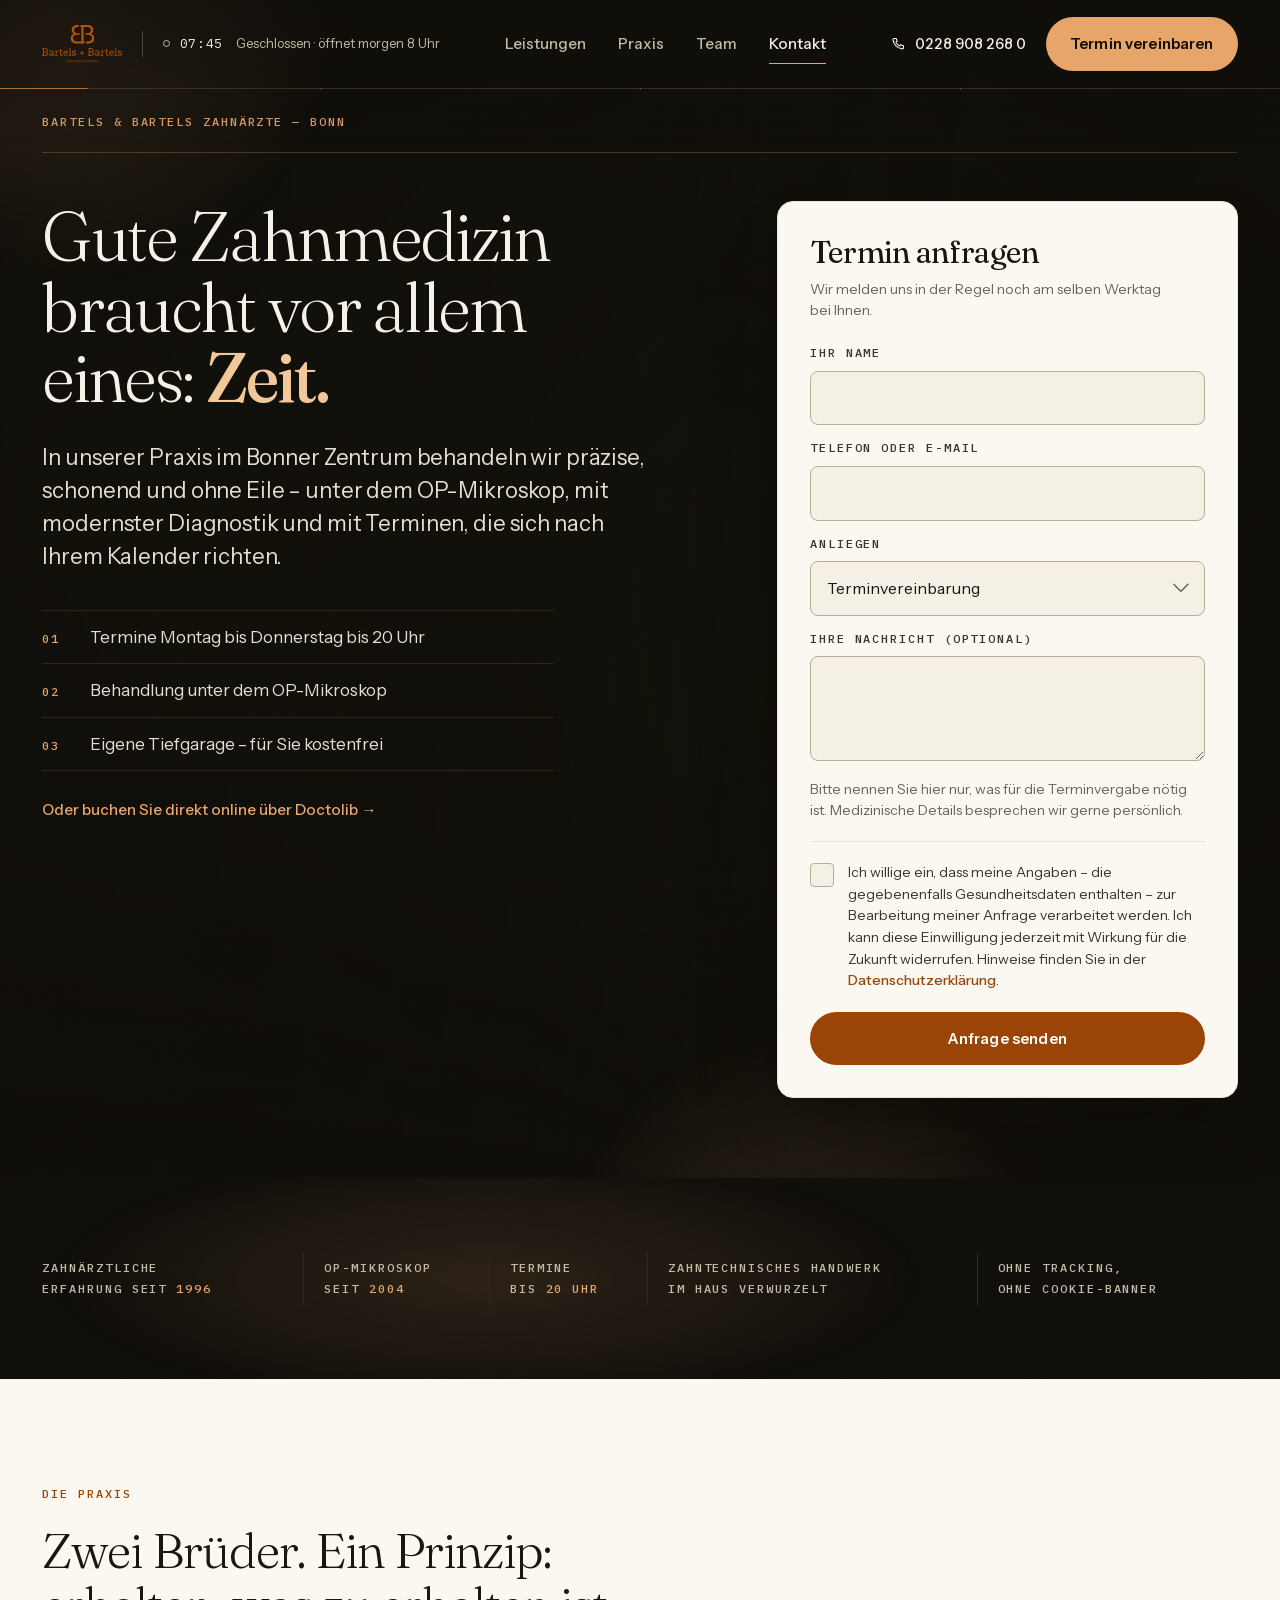
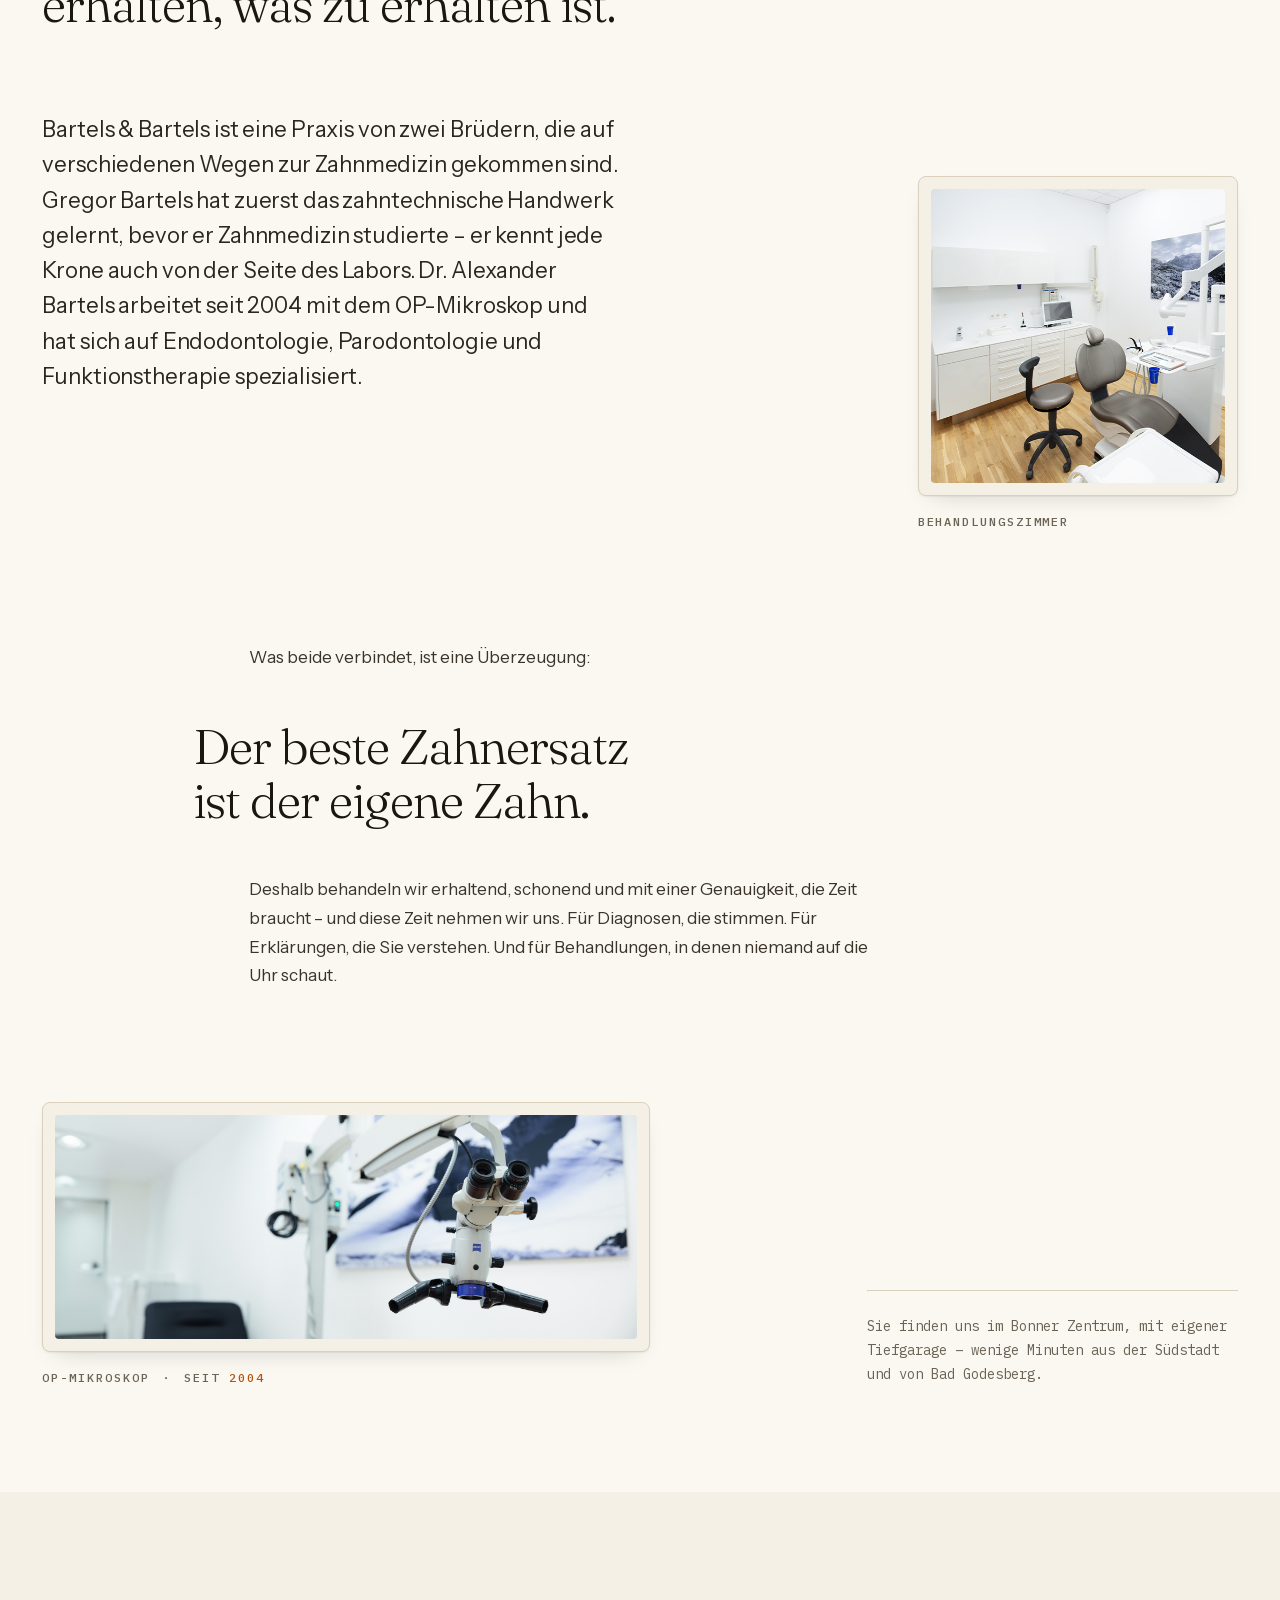
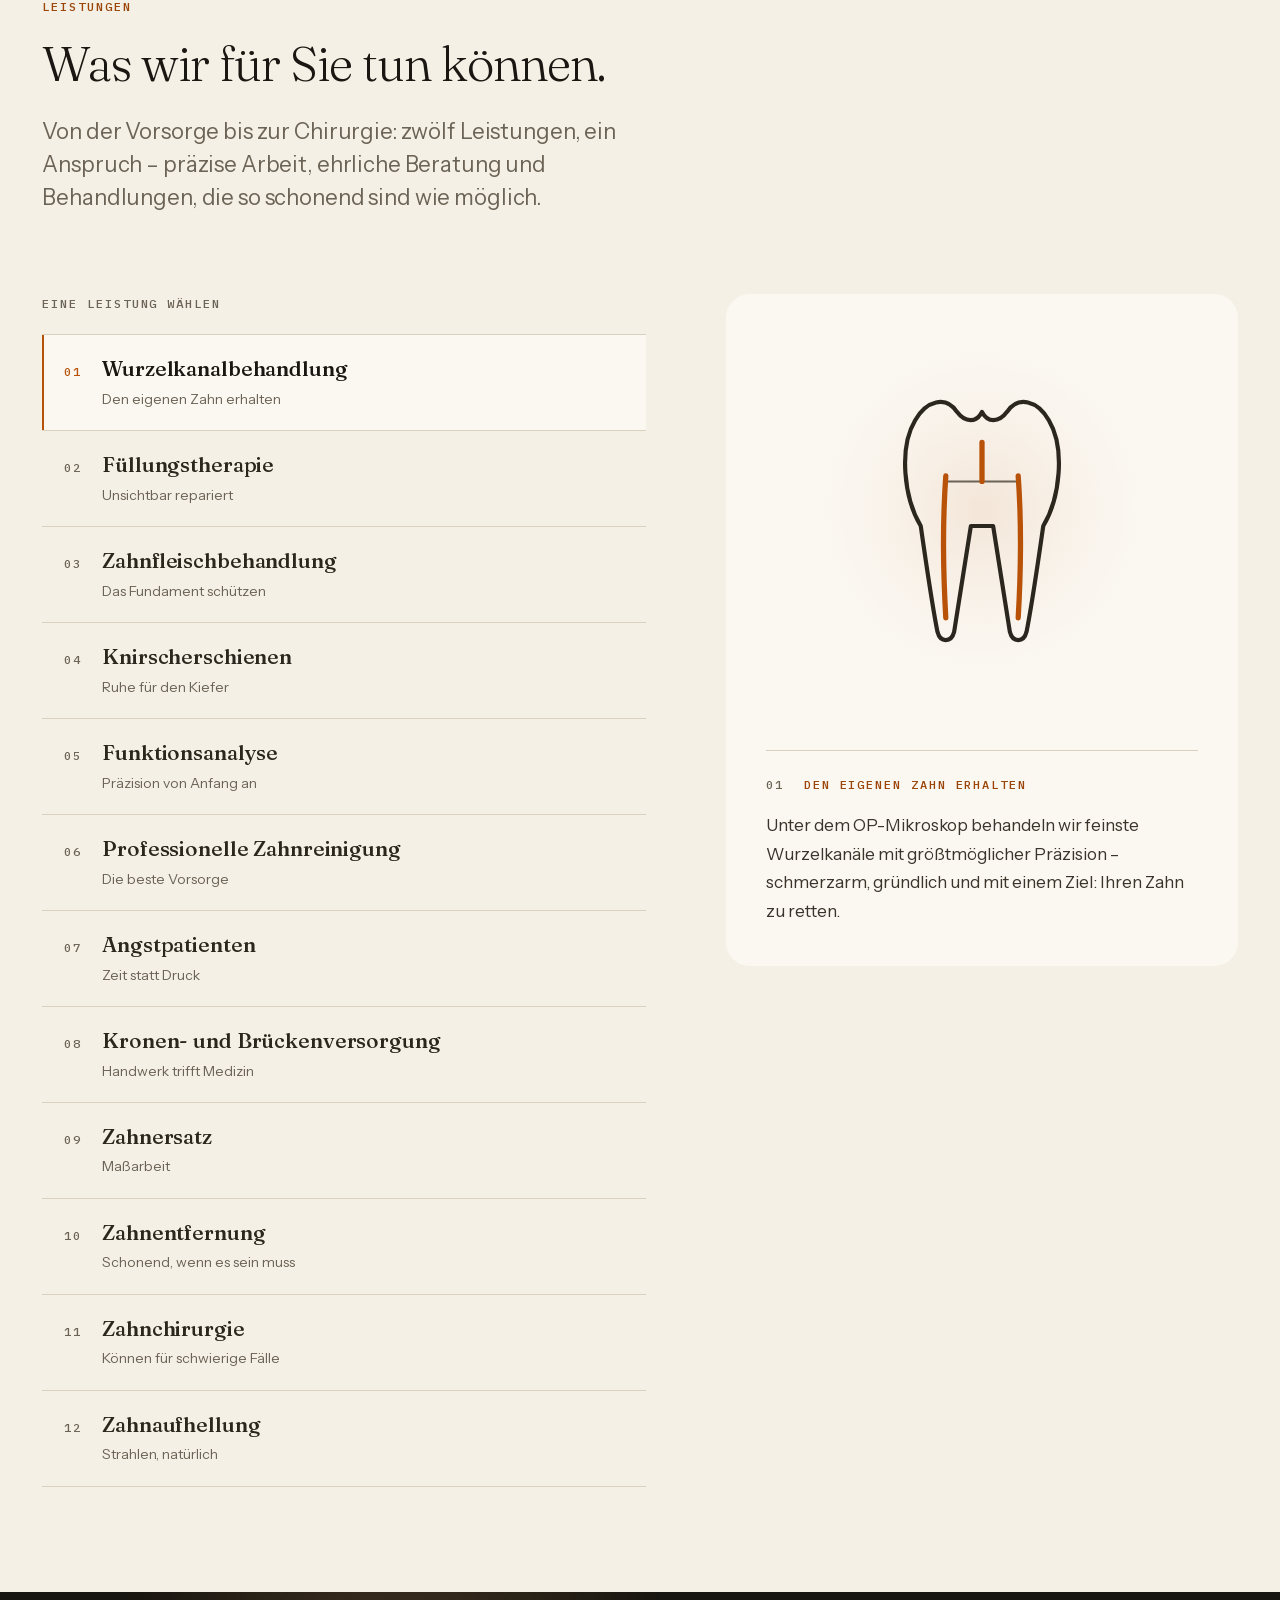
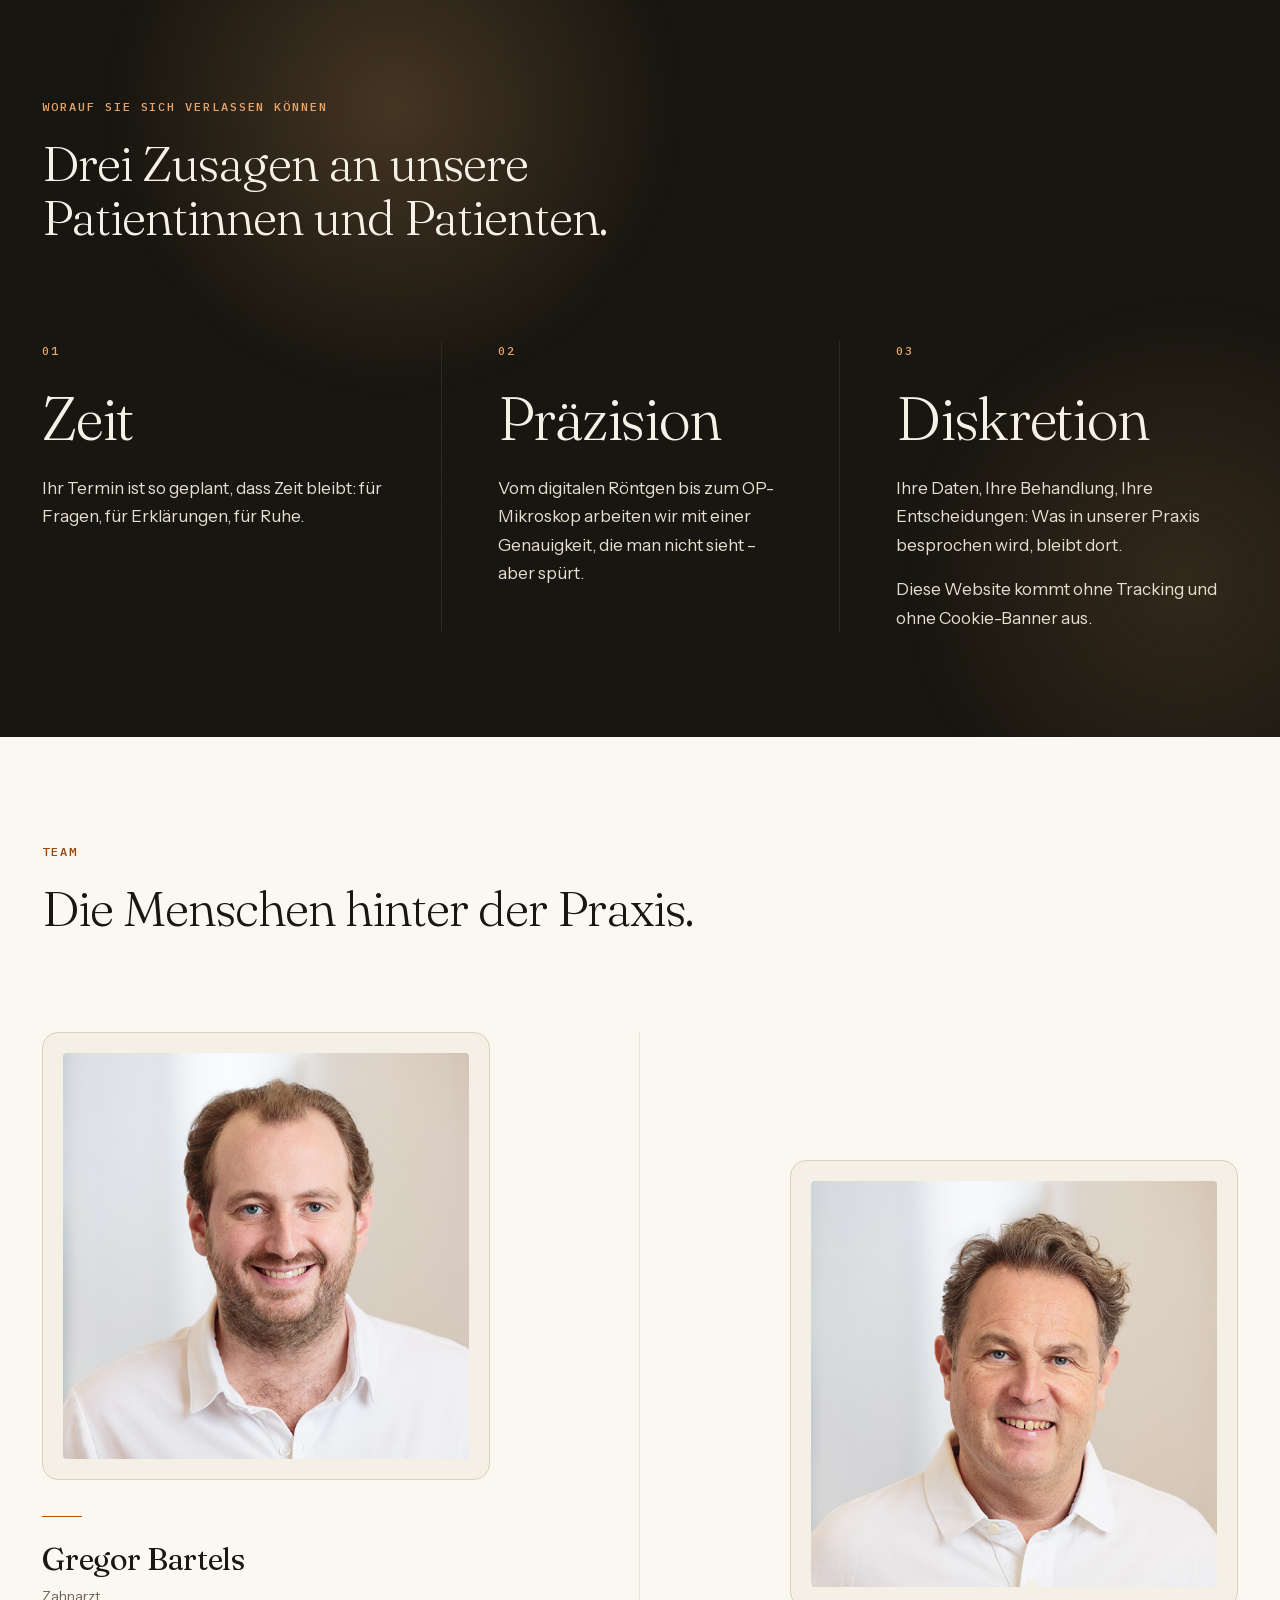
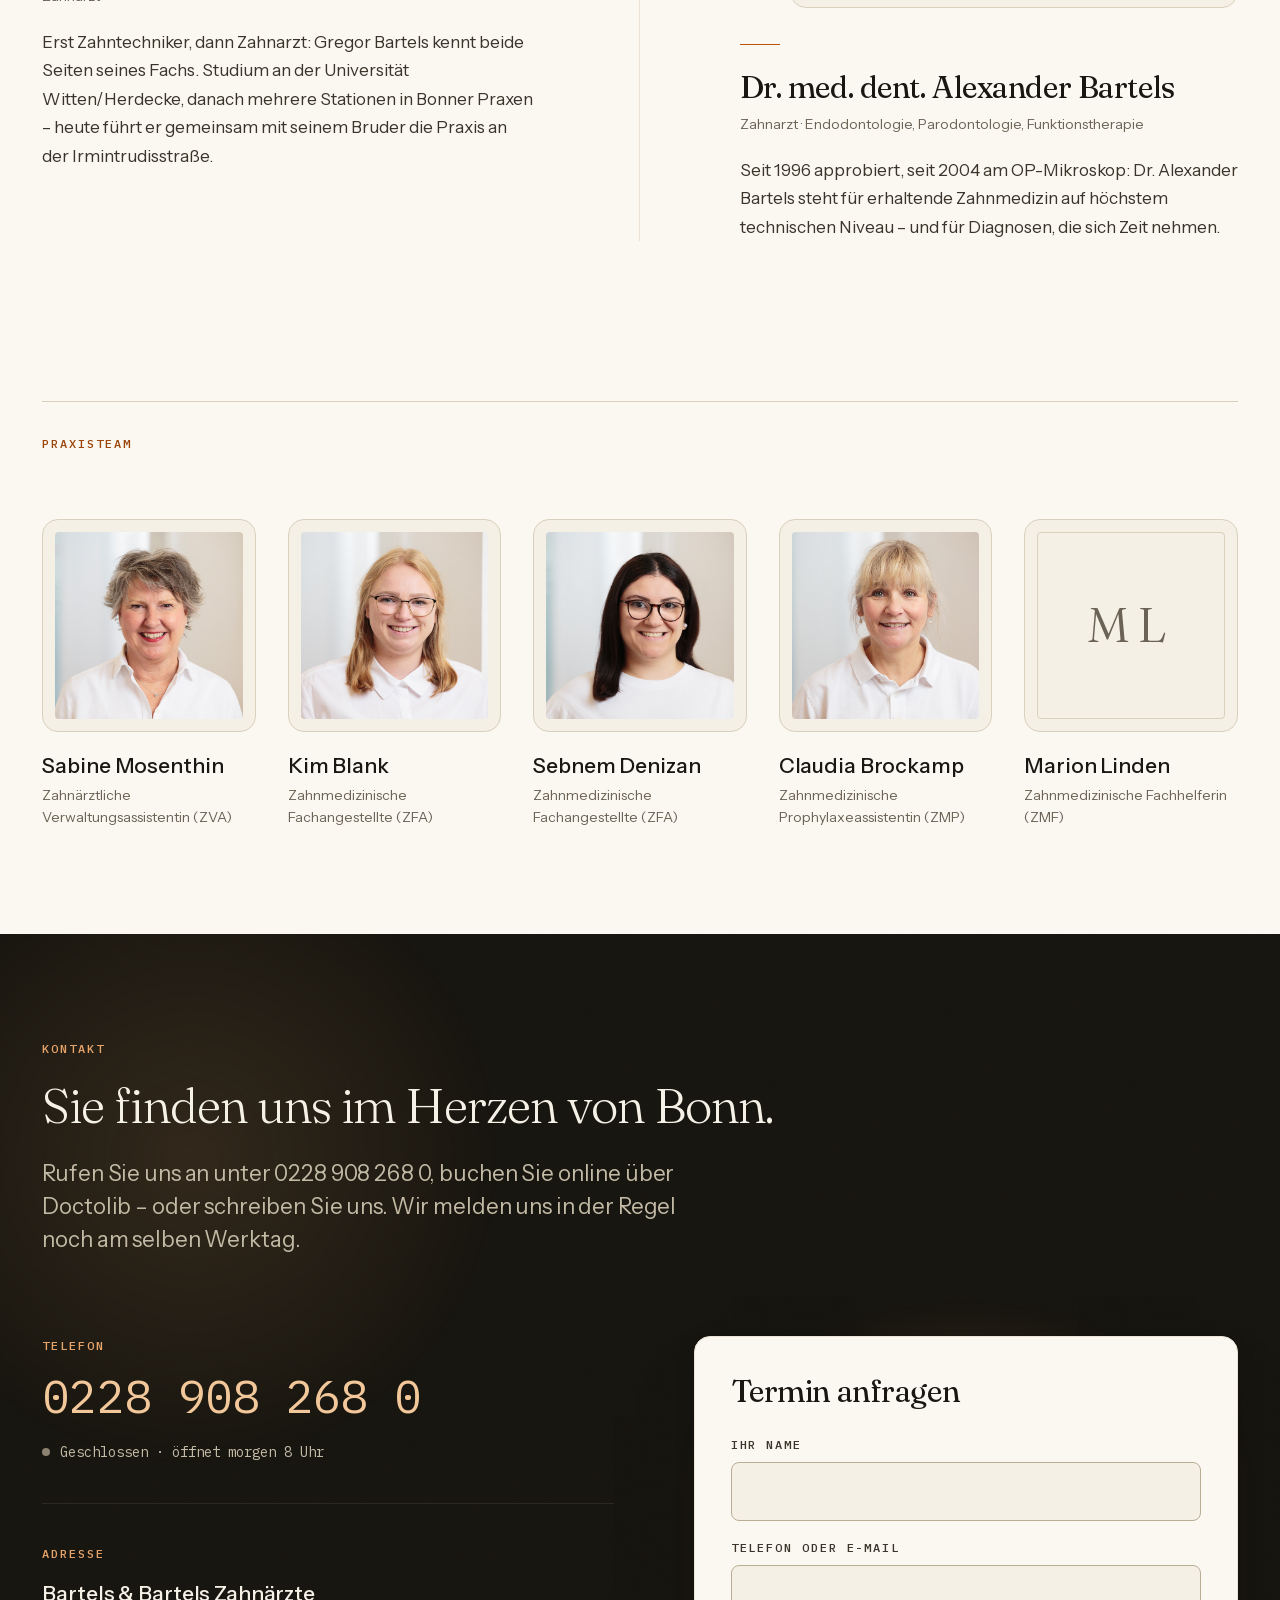
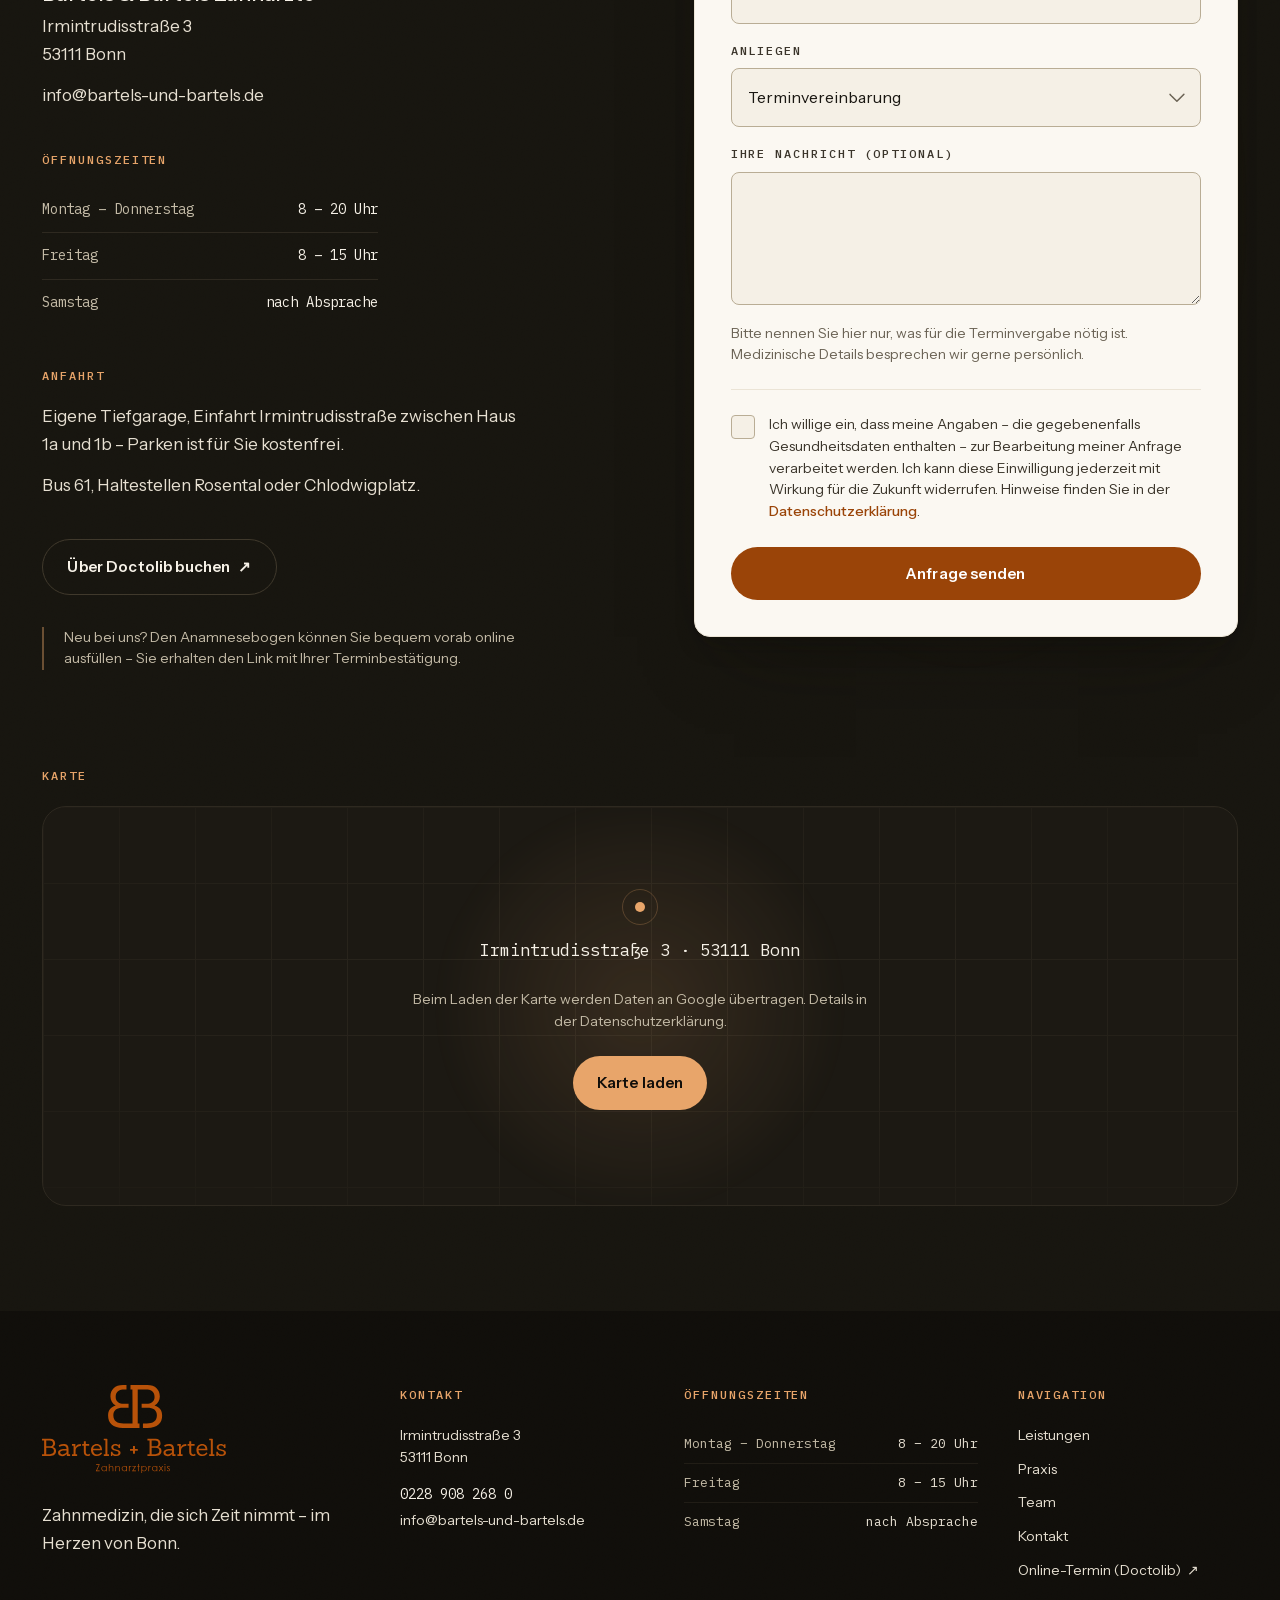
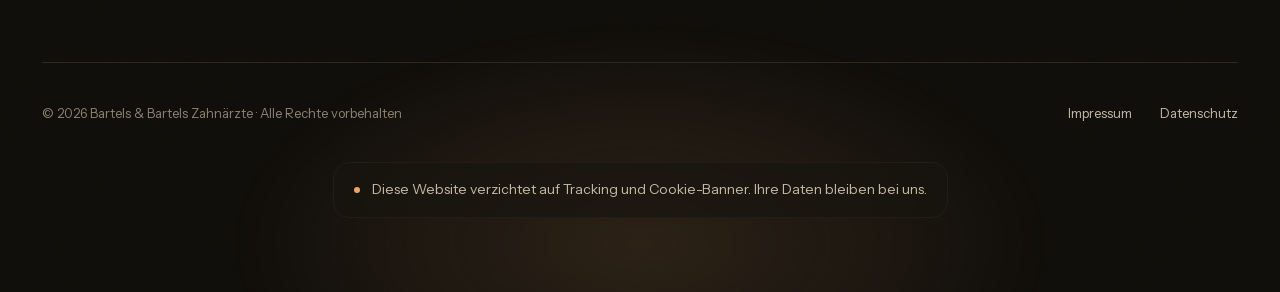
==== commit 79de5345: "Vorschau- und Beispielseiten aus dem Index nehmen Der Redesign-Entwurf für Bartels & Bartels und die" ====
--- a/bartels/index.html
+++ b/bartels/index.html
@@ -1,4 +1,4 @@
-<!DOCTYPE html><html lang="de" class="fraunces_c9dbb6f5-module__aiUiFW__variable instrument_sans_a4793e37-module__kjK-cW__variable ibm_plex_mono_a987cf9a-module__QMZ1oW__variable h-full antialiased"><head><meta charSet="utf-8"/><meta name="viewport" content="width=device-width, initial-scale=1"/><link rel="preload" href="/bartels/_next/static/media/2fe89d53234c61d4-s.p.1u30mmyq6lnsd.woff2" as="font" crossorigin="" type="font/woff2"/><link rel="preload" href="/bartels/_next/static/media/5307092570128b5a-s.p.16191ingcc7md.woff2" as="font" crossorigin="" type="font/woff2"/><link rel="preload" href="/bartels/_next/static/media/68757d6cddeff913-s.p.1i-sca43-qwng.woff2" as="font" crossorigin="" type="font/woff2"/><link rel="preload" href="/bartels/_next/static/media/99e609270109b47d-s.p.40sczeszzbjw1.woff2" as="font" crossorigin="" type="font/woff2"/><link rel="preload" href="/bartels/_next/static/media/b67966e0b83b2cd0-s.p.0fuf3937kiol3.woff2" as="font" crossorigin="" type="font/woff2"/><link rel="preload" href="/bartels/_next/static/media/c7f47671e39f7787-s.p.0klc_mi0-5f4_.woff2" as="font" crossorigin="" type="font/woff2"/><link rel="preload" href="/bartels/_next/static/media/effe91970fc4db64-s.p.0oace-s_gkfks.woff2" as="font" crossorigin="" type="font/woff2"/><link rel="preload" href="/bartels/_next/static/media/f06bf9da926bae75-s.p.2874ccu1_u7jf.woff2" as="font" crossorigin="" type="font/woff2"/><link rel="preload" as="image" href="/bartels/logo.svg"/><link rel="stylesheet" href="/bartels/_next/static/chunks/2wxl91eikxqcg.css" data-precedence="next"/><style data-precedence="medium" data-href="b2-hero">
+<!DOCTYPE html><html lang="de" class="fraunces_c9dbb6f5-module__aiUiFW__variable instrument_sans_a4793e37-module__kjK-cW__variable ibm_plex_mono_a987cf9a-module__QMZ1oW__variable h-full antialiased"><head><meta charSet="utf-8"/><meta name="viewport" content="width=device-width, initial-scale=1"/><meta name="robots" content="noindex,follow"/><link rel="preload" href="/bartels/_next/static/media/2fe89d53234c61d4-s.p.1u30mmyq6lnsd.woff2" as="font" crossorigin="" type="font/woff2"/><link rel="preload" href="/bartels/_next/static/media/5307092570128b5a-s.p.16191ingcc7md.woff2" as="font" crossorigin="" type="font/woff2"/><link rel="preload" href="/bartels/_next/static/media/68757d6cddeff913-s.p.1i-sca43-qwng.woff2" as="font" crossorigin="" type="font/woff2"/><link rel="preload" href="/bartels/_next/static/media/99e609270109b47d-s.p.40sczeszzbjw1.woff2" as="font" crossorigin="" type="font/woff2"/><link rel="preload" href="/bartels/_next/static/media/b67966e0b83b2cd0-s.p.0fuf3937kiol3.woff2" as="font" crossorigin="" type="font/woff2"/><link rel="preload" href="/bartels/_next/static/media/c7f47671e39f7787-s.p.0klc_mi0-5f4_.woff2" as="font" crossorigin="" type="font/woff2"/><link rel="preload" href="/bartels/_next/static/media/effe91970fc4db64-s.p.0oace-s_gkfks.woff2" as="font" crossorigin="" type="font/woff2"/><link rel="preload" href="/bartels/_next/static/media/f06bf9da926bae75-s.p.2874ccu1_u7jf.woff2" as="font" crossorigin="" type="font/woff2"/><link rel="preload" as="image" href="/bartels/logo.svg"/><link rel="stylesheet" href="/bartels/_next/static/chunks/2wxl91eikxqcg.css" data-precedence="next"/><style data-precedence="medium" data-href="b2-hero">
 @keyframes hx-in {
   from { opacity: 0; transform: translate3d(0, 16px, 0); }
   to   { opacity: 1; transform: none; }
